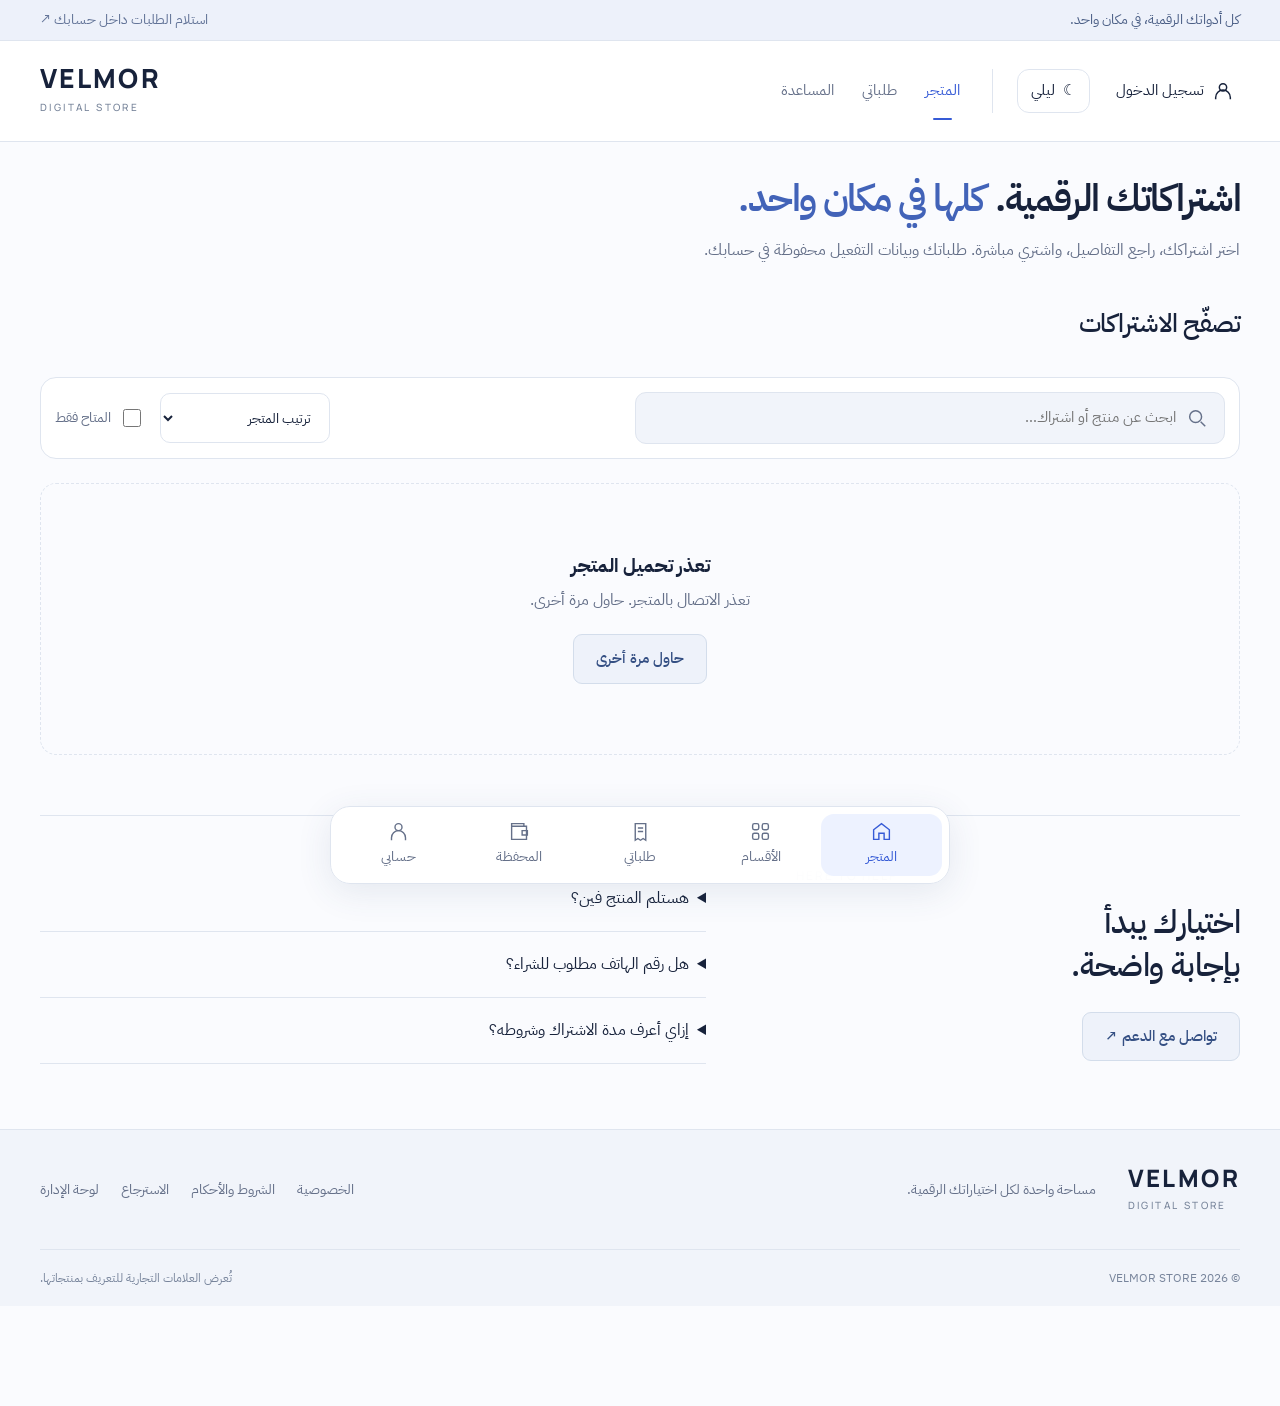
==== index.html @ 1a372bd9 "Initial commit: Velmor Storefront website and dev tools" ====
<!doctype html>
<html lang="ar" dir="rtl"><head><meta charset="utf-8"><meta name="viewport" content="width=device-width,initial-scale=1"><meta name="theme-color" content="#fafbfe"><title>VELMOR — عالمك الرقمي، بمستوى آخر</title><meta name="description" content="اشتراكات وأدوات VELMOR الرقمية. اقرأ تفاصيل كل منتج، تابع طلباتك واستلمها في حسابك."><link rel="canonical" href="https://velmorstore.online/"><meta property="og:type" content="website"><meta property="og:title" content="VELMOR STORE"><meta property="og:image" content="https://velmorstore.online/velmor.jpg"><link rel="icon" href="/velmor.jpg"><script src="/assets/theme.js"></script><link rel="stylesheet" href="/assets/store.css"><script src="/assets/store.js" defer></script><script src="/assets/forms.js" defer></script></head>
<body><a class="skip-link" href="#catalog">انتقل للمنتجات</a>
<div class="announcement"><div class="container"><span id="announcement">كل أدواتك الرقمية، في مكان واحد.</span><span class="announcement-end">استلام الطلبات داخل حسابك ↗</span></div></div>
<header class="site-header"><div class="container header-row"><a class="wordmark" href="/" aria-label="فيلمور، الصفحة الرئيسية" dir="ltr">VELMOR<small>DIGITAL STORE</small></a><nav class="desktop-nav" aria-label="التنقل الرئيسي"><a href="#catalog" class="active">المتجر</a><button data-action="orders">طلباتي</button><button data-action="support">المساعدة</button></nav><div class="header-actions"><button class="icon-button" data-action="account" aria-label="حسابي"><svg viewBox="0 0 24 24"><circle cx="12" cy="8" r="4"/><path d="M4 21v-2a8 8 0 0 1 16 0v2"/></svg><span id="account-label">تسجيل الدخول</span></button><button class="theme-toggle icon-button" data-theme-toggle aria-label="تفعيل الوضع الليلي">☾ <span>ليلي</span></button></div></div></header>
<main><section class="container hero subscription-intro" aria-labelledby="hero-title"><div class="hero-copy"><p class="eyebrow" dir="ltr">THE DIGITAL EDIT / VELMOR</p><h1 id="hero-title">اشتراكاتك الرقمية.<br><span>كلها في مكان واحد.</span></h1><p id="hero-description">اختر اشتراكك، راجع التفاصيل، واشتري مباشرة. طلباتك وبيانات التفعيل محفوظة في حسابك.</p><a class="button primary" href="#catalog">اكتشف المنتجات <span aria-hidden="true">↙</span></a></div></section>
<div class="container benefit-strip"><div><span class="line-icon">↗</span><span>منتجاتك في حسابك<small>تابع الطلب واستلم بياناته في مكان واحد</small></span></div><div><span class="line-icon">◈</span><span>اختر وأنت مطمئن<small>راجع المدة والتفعيل والشروط قبل الشراء</small></span></div><div><span class="line-icon">◎</span><span>مساعدة وقت ما تحتاج<small>تواصل معنا من داخل المتجر</small></span></div></div>
<section class="container catalog-section" id="catalog" aria-labelledby="catalog-title"><div class="section-heading"><div><p class="eyebrow">اختر أداتك القادمة</p><h2 id="catalog-title">تصفّح الاشتراكات</h2></div><span class="item-count" id="product-count"></span></div><div class="category-tabs" id="categories" role="group" aria-label="أقسام الاشتراكات"></div><div class="catalog-toolbar"><label class="search-box"><svg viewBox="0 0 24 24"><circle cx="10.5" cy="10.5" r="6.5"/><path d="m16 16 5 5"/></svg><input id="search" type="search" placeholder="ابحث عن منتج أو اشتراك…" aria-label="ابحث عن منتج"></label><label class="sort-label"><span class="sr-only">ترتيب المنتجات</span><select id="sort"><option value="default">ترتيب المتجر</option><option value="price-asc">السعر: الأقل أولًا</option><option value="price-desc">السعر: الأعلى أولًا</option><option value="name">الاسم</option></select></label><label class="availability"><input type="checkbox" id="available-only"> المتاح فقط</label></div><div class="product-grid" id="products" aria-live="polite"><div class="loading-state">جاري تحميل المنتجات…</div></div></section>
<section class="container help-section"><div><p class="eyebrow" dir="ltr">HERE TO HELP</p><h2>اختيارك يبدأ<br>بإجابة واضحة.</h2><button class="button secondary" data-action="support">تواصل مع الدعم ↗</button></div><div class="faq-list" id="faq-list"><details><summary>هستلم المنتج فين؟</summary><p>بعد تأكيد الدفع، تابع حالة الطلب واستلم بيانات المنتج من «طلباتي» داخل حسابك. لو المنتج يحتاج تفعيلًا على بريدك، ستظهر الخطوات في تفاصيله.</p></details><details><summary>هل رقم الهاتف مطلوب للشراء؟</summary><p>لا. حسابك وطلباتك مرتبطان ببريدك الإلكتروني، والاستلام داخل حسابك. لا نطلب بيانات إضافية إلا عند الحاجة لتفعيل المنتج الذي اخترته.</p></details><details><summary>إزاي أعرف مدة الاشتراك وشروطه؟</summary><p>افتح «تفاصيل المنتج» لمراجعة الوصف، المدة، طريقة التفعيل والشروط المسجلة للمنتج قبل الشراء.</p></details></div></section></main>
<footer><div class="container footer-top"><a class="wordmark" href="/" dir="ltr">VELMOR<small>DIGITAL STORE</small></a><p>مساحة واحدة لكل اختياراتك الرقمية.</p><nav aria-label="روابط المتجر"><button data-policy="privacy">الخصوصية</button><button data-policy="terms">الشروط والأحكام</button><button data-policy="refund">الاسترجاع</button><a href="/admin">لوحة الإدارة</a></nav></div><div class="container footer-bottom"><span>© <span id="year"></span> VELMOR STORE</span><span>تُعرض العلامات التجارية للتعريف بمنتجاتها.</span></div></footer>
<nav class="bottom-nav" aria-label="التنقل الرئيسي"><a href="#catalog" data-nav="catalog" class="selected"><svg viewBox="0 0 24 24"><path d="M3 10 12 3l9 7v11h-6v-7H9v7H3Z"/></svg><span>المتجر</span></a><button data-action="categories" data-nav="categories"><svg viewBox="0 0 24 24"><rect x="3" y="3" width="7" height="7" rx="2"/><rect x="14" y="3" width="7" height="7" rx="2"/><rect x="3" y="14" width="7" height="7" rx="2"/><rect x="14" y="14" width="7" height="7" rx="2"/></svg><span>الأقسام</span></button><button data-action="orders" data-nav="orders"><svg viewBox="0 0 24 24"><path d="M6 3h12v19l-3-2-3 2-3-2-3 2Z M9 8h6 M9 12h6"/></svg><span>طلباتي</span></button><button data-action="recharge" data-nav="recharge"><svg viewBox="0 0 24 24"><path d="M3 6h17v15H3V6Zm0 0V3h14v3 M15 11h6v5h-6Z"/></svg><span>المحفظة</span></button><button data-action="account" data-nav="account"><svg viewBox="0 0 24 24"><circle cx="12" cy="7" r="4"/><path d="M4 22v-3a8 8 0 0 1 16 0v3"/></svg><span>حسابي</span></button></nav><dialog id="modal" aria-labelledby="modal-title"><div class="modal-header"><h2 id="modal-title"></h2><button class="icon-button close-button" data-close aria-label="إغلاق">×</button></div><div id="modal-body"></div></dialog><div id="toast" role="status" aria-live="polite"></div></body></html>
---- assets/store.css ----
@import url('https://fonts.googleapis.com/css2?family=IBM+Plex+Sans+Arabic:wght@400;500;600;700&family=Manrope:wght@400;500;600;700;800&display=swap');
:root{color-scheme:dark;--bg:#0a0a0c;--panel:#121215;--raised:#19191e;--text:#f2f2f4;--muted:#aaaab4;--line:#2a2a30;--accent:#6685ff;--accent-strong:#365cf5;--danger:#ff8f99;--success:#8cdbc2;font:16px 'IBM Plex Sans Arabic',sans-serif}
*{box-sizing:border-box}html{scroll-behavior:smooth;scroll-padding-top:108px}body{margin:0;background:var(--bg);color:var(--text);line-height:1.7}button,input,select,textarea{font:inherit}button,a{touch-action:manipulation}button{cursor:pointer;color:inherit;background:none;border:0}button:disabled{opacity:.5;cursor:not-allowed}a{color:inherit;text-decoration:none}input,select,textarea{min-width:0;color:var(--text);background:#101013;border:1px solid var(--line);border-radius:10px;padding:12px 14px;width:100%}textarea{resize:vertical;min-height:110px}:focus-visible{outline:2px solid var(--accent);outline-offset:3px}input[type=checkbox]{width:18px;height:18px;accent-color:var(--accent);vertical-align:middle}svg{width:22px;height:22px;fill:none;stroke:currentColor;stroke-width:1.6;flex-shrink:0}h1,h2,h3,p{margin:0}h1,h2,h3{line-height:1.35}img{max-width:100%}.container{width:min(1280px,calc(100% - 80px));margin-inline:auto}.announcement{background:#17171b;border-bottom:1px solid var(--line);font-size:.875rem;color:#c1c1c9}.announcement .container{display:flex;justify-content:space-between;padding-block:8px;gap:12px}.announcement-end{color:#92929e}.site-header{background:#0a0a0ce8;backdrop-filter:blur(18px);position:sticky;top:0;z-index:20;border-bottom:1px solid var(--line)}.header-row{display:flex;align-items:center;justify-content:space-between;gap:28px;min-height:92px}.wordmark{font:800 1.85rem/1.05 Manrope,sans-serif;letter-spacing:.1em;display:inline-block;flex-shrink:0}.wordmark sup{font-size:.75rem;letter-spacing:0;vertical-align:top;margin-inline-start:4px}.wordmark small{display:block;font:500 .625rem/1.8 Manrope,sans-serif;letter-spacing:.4em;margin-top:5px;color:var(--muted)}.desktop-nav{display:flex;gap:34px;align-items:center;color:var(--muted)}.desktop-nav a,.desktop-nav button{padding:16px 0;font-size:.9375rem}.desktop-nav .active{color:var(--text)}.header-actions{display:flex;align-items:center;gap:24px}.icon-button{display:inline-flex;align-items:center;gap:8px;font-size:.9375rem;min-height:44px}.cart-button{border:1px solid var(--line);padding:10px 14px;border-radius:10px;display:flex;align-items:center;gap:10px;font-size:.9375rem}.cart-button b{background:#2b2b34;min-width:23px;height:23px;border-radius:5px;font:600 .8125rem/23px Manrope;text-align:center}.hero{display:grid;grid-template-columns:1.03fr 1fr;gap:70px;padding-block:62px 48px;align-items:center}.eyebrow{font-size:.8125rem;letter-spacing:.06em;color:var(--muted);margin-bottom:15px}.eyebrow[dir=ltr]{font-family:Manrope;letter-spacing:.17em;font-size:.75rem}.hero h1{font-size:clamp(2.75rem,4.4vw,4rem);font-weight:600;line-height:1.24;letter-spacing:-.04em}.hero h1 span{color:#9fa4b5}.hero-copy>p:not(.eyebrow){color:var(--muted);max-width:430px;margin:20px 0 28px;line-height:1.9}.button{display:inline-flex;align-items:center;justify-content:center;gap:26px;border:1px solid transparent;min-height:48px;padding:11px 22px;border-radius:9px;font-size:.9375rem;font-weight:500;transition:background .18s,transform .18s}.button:hover{transform:translateY(-1px)}.primary{background:var(--accent-strong);color:white}.primary:hover{background:#456aff}.secondary{background:#1a1a20;border-color:#363640}.quiet{border-color:var(--line)}.danger{background:#391f26;color:var(--danger);border-color:#58303c}.hero-feature{border:1px solid #3b3b48;border-radius:22px;overflow:hidden;background:radial-gradient(ellipse at 45% 25%,#2c2c3c,#18181f 50%,#121216);min-height:332px;display:flex;flex-direction:column}.feature-label,.feature-foot{display:flex;align-items:center;justify-content:space-between;gap:12px;padding:21px 25px;font-size:.8125rem;color:#c1c1cc}.feature-label span[dir=ltr]{font:500 .75rem Manrope;letter-spacing:.05em}.feature-foot{border-top:1px solid #ffffff12;color:#9999a9;padding-block:14px}.feature-foot>span:last-child{color:var(--accent);font-size:1.5rem;line-height:1}.featured-loading{padding:80px 24px;color:var(--muted)}.feature-product{display:flex;align-items:center;justify-content:center;gap:32px;min-height:222px;padding:25px;width:100%;text-align:right}.feature-product img{height:118px;width:118px;object-fit:contain;filter:drop-shadow(0 14px 24px #0005)}.feature-info{max-width:240px}.feature-info h2{font:700 2rem/1.25 Manrope,'IBM Plex Sans Arabic';margin-bottom:8px;overflow-wrap:anywhere}.feature-info p{font-size:.9375rem;color:#c1c1cd}.feature-info b{display:inline-block;margin-top:15px;font:500 .8125rem Manrope;border:1px solid #ffffff25;border-radius:6px;padding:4px 8px;color:#c9cbd8}.benefit-strip{display:grid;grid-template-columns:repeat(3,1fr);padding-block:22px;border-block:1px solid var(--line);gap:20px}.benefit-strip>div{display:flex;align-items:center;gap:16px;font-size:.9375rem}.benefit-strip>div+div{border-inline-start:1px solid var(--line);padding-inline-start:28px}.benefit-strip small{display:block;color:var(--muted);font-size:.8125rem;margin-top:2px}.line-icon{font-size:1.8rem;color:#babcca}.catalog-section{padding-block:50px 60px}.section-heading{display:flex;justify-content:space-between;align-items:flex-end;gap:20px;margin-bottom:26px}.section-heading .eyebrow{margin-bottom:8px}.section-heading h2,.help-section h2{font-size:2rem;font-weight:500;letter-spacing:-.02em}.section-heading h2 span{color:var(--muted)}.item-count{font-size:.875rem;color:var(--muted)}.catalog-toolbar{display:flex;gap:14px;align-items:center;margin-bottom:18px}.search-box{display:flex;gap:10px;align-items:center;border:1px solid var(--line);padding-inline:16px;border-radius:10px;background:var(--panel);flex:1;max-width:590px;color:var(--muted)}.search-box input{border:0;background:transparent;padding-inline:0;font-size:.9375rem;min-height:48px}.search-box:focus-within{border-color:var(--accent)}.search-box input:focus{outline:0}.sort-label{margin-inline-start:auto;min-width:170px}.sort-label select{font-size:.875rem;height:50px}.availability{white-space:nowrap;font-size:.875rem;color:var(--muted);display:flex;gap:8px;align-items:center}.category-tabs{display:flex;gap:8px;overflow:auto;scrollbar-width:thin;margin-bottom:25px;padding-bottom:10px}.category-tab{white-space:nowrap;padding:9px 17px;border:1px solid var(--line);border-radius:8px;font-size:.875rem;color:var(--muted)}.category-tab:hover{border-color:#6c6c78;color:white}.category-tab.selected{color:#101014;background:#eeeef2;border-color:#eeeef2}.product-grid{display:grid;grid-template-columns:repeat(4,minmax(0,1fr));gap:20px}.product-card{border:1px solid var(--line);border-radius:14px;background:var(--panel);overflow:hidden;display:flex;flex-direction:column;transition:border-color .2s,transform .2s}.product-card:hover{border-color:#525264;transform:translateY(-3px)}.product-art{height:168px;display:flex;align-items:center;justify-content:center;position:relative;background:radial-gradient(ellipse,color-mix(in srgb,var(--brand-color,#758dff) 12%,#18181d),#151519 76%);width:100%;overflow:hidden;border-bottom:1px solid #ffffff08}.product-art img{width:78px;height:78px;object-fit:contain;transition:transform .25s}.product-art:hover img{transform:scale(1.07)}.product-art img.cover{width:100%;height:100%;object-fit:cover}.product-badge{position:absolute;top:12px;right:12px;background:#111116dd;border:1px solid #ffffff18;color:#ced0d9;font-size:.75rem;padding:3px 8px;border-radius:5px}.product-badge.soldout{color:#efacb4}.product-content{padding:20px 18px 17px;display:flex;flex-direction:column;flex:1}.product-category{font-size:.75rem;color:#9696a3;margin-bottom:5px}.product-content h3{font-size:1.05rem;font-weight:500;min-height:2.9em;overflow-wrap:anywhere}.product-content h3 button{padding:0;text-align:start;font:inherit}.product-excerpt{font-size:.875rem;color:var(--muted);display:-webkit-box;-webkit-box-orient:vertical;-webkit-line-clamp:2;overflow:hidden;margin-top:7px;min-height:2.9em}.product-meta{display:flex;gap:8px;align-items:center;font-size:.8125rem;color:#b5b5c2;margin-top:16px;padding-top:12px;border-top:1px solid #ffffff0a}.stock-dot{height:5px;width:5px;background:var(--success);border-radius:50%}.product-buy{margin-top:15px;display:flex;justify-content:space-between;align-items:center;gap:12px}.price{font:700 1.3rem Manrope,sans-serif;direction:ltr;display:inline-flex;align-items:baseline;gap:5px}.price small{font:400 .8125rem 'IBM Plex Sans Arabic'}.add-button{height:40px;min-width:40px;border:1px solid #40404c;border-radius:8px;background:#222229;display:flex;align-items:center;justify-content:center;font-size:1.4rem;line-height:1}.add-button:hover{background:var(--accent-strong);border-color:var(--accent-strong)}.loading-state,.empty-state{grid-column:1/-1;text-align:center;padding:70px 20px;border:1px dashed var(--line);border-radius:16px;color:var(--muted)}.empty-state h3{color:var(--text);margin-bottom:8px}.empty-state .button{margin-top:20px}.help-section{display:grid;grid-template-columns:.8fr 1.2fr;gap:90px;border-top:1px solid var(--line);padding-block:50px 65px}.help-section h2{margin-bottom:24px}.faq-list details{border-bottom:1px solid var(--line);padding:19px 0}.faq-list summary{cursor:pointer;padding-inline-end:30px}.faq-list p{color:var(--muted);font-size:.9375rem;line-height:1.9;padding-top:16px}footer{border-top:1px solid var(--line);background:#0e0e11}.footer-top{display:flex;align-items:center;gap:32px;padding-block:35px}.footer-top .wordmark{font-size:1.5rem}.footer-top p{color:var(--muted);font-size:.875rem}.footer-top nav{display:flex;gap:22px;flex-wrap:wrap;margin-inline-start:auto;font-size:.875rem;color:var(--muted)}.footer-top nav button{padding:0;font:inherit}.footer-bottom{display:flex;justify-content:space-between;gap:20px;border-top:1px solid var(--line);padding-block:18px;color:#888895;font-size:.75rem}.mobile-nav{display:none}.sr-only{position:absolute;width:1px;height:1px;padding:0;margin:-1px;overflow:hidden;clip:rect(0,0,0,0);white-space:nowrap;border:0}.skip-link{position:fixed;top:-100px;right:15px;z-index:100;background:var(--accent-strong);padding:10px}.skip-link:focus{top:10px}dialog{color:var(--text);background:var(--panel);border:1px solid #484852;border-radius:20px;padding:0;width:min(760px,calc(100% - 32px));max-height:90dvh;overflow:auto;box-shadow:0 30px 120px #0008}dialog::backdrop{background:#000b;backdrop-filter:blur(7px)}dialog.wide{width:min(990px,calc(100% - 32px))}.modal-header{display:flex;align-items:center;justify-content:space-between;gap:20px;padding:20px 28px;border-bottom:1px solid var(--line);position:sticky;top:0;background:var(--panel);z-index:2}.modal-header h2{font-size:1.2rem;font-weight:500}.close-button{font-size:1.8rem;line-height:1;width:36px;justify-content:center}#modal-body{padding:26px 28px}.detail-layout{display:grid;grid-template-columns:.8fr 1.2fr;gap:30px}.detail-art{background:radial-gradient(ellipse,#30303f,#1a1a22);border:1px solid var(--line);border-radius:15px;min-height:260px;display:flex;justify-content:center;align-items:center;padding:25px}.detail-art img{max-height:250px;object-fit:contain}.detail-layout h3{font-size:1.65rem;margin-block:8px 18px}.detail-facts{display:grid;gap:9px;margin-block:20px}.detail-facts>div{display:flex;justify-content:space-between;gap:20px;font-size:.875rem;padding-bottom:8px;border-bottom:1px solid var(--line)}.detail-facts span:first-child{color:var(--muted)}.product-description{line-height:1.95;font-size:1rem;white-space:pre-wrap;overflow-wrap:anywhere;padding-block:22px}.product-description a{color:var(--accent);text-decoration:underline}.product-description blockquote{margin:0;padding-inline:18px;border-inline-start:2px solid var(--accent)}.detail-tabs{display:flex;gap:24px;border-bottom:1px solid var(--line);margin-top:25px}.detail-tabs button{padding:12px 0;color:var(--muted)}.detail-tabs button[aria-selected=true]{color:var(--text);border-bottom:2px solid var(--accent)}.full{width:100%}.form-grid{display:grid;gap:18px}.form-grid label,.field{display:block;font-size:.875rem}.form-grid label>input,.form-grid label>textarea,.form-grid label>select,.field>input,.field>select,.field>textarea{margin-top:6px}.form-grid small,.hint{display:block;color:var(--muted);font-size:.8125rem;line-height:1.8}.form-error{color:var(--danger);font-size:.9375rem;white-space:pre-wrap}.form-error:empty{display:none}.notice{padding:15px 18px;border:1px solid #384269;background:#1a2038;border-radius:10px;color:#c2cfff;font-size:.875rem;margin-bottom:20px}.notice.success{background:#172823;border-color:#2c574a;color:var(--success)}.form-tabs{display:flex;border-bottom:1px solid var(--line);margin-bottom:24px}.form-tabs button{flex:1;padding:12px}.form-tabs button.selected{border-bottom:2px solid var(--accent);color:var(--accent)}.text-button{color:var(--accent);text-decoration:underline;padding:0;font-size:.875rem}.stack{display:grid;gap:16px}.row{display:flex;align-items:center;justify-content:space-between;gap:16px}.muted{color:var(--muted)}.cart-item{display:grid;grid-template-columns:55px 1fr auto;gap:16px;padding:18px 0;border-bottom:1px solid var(--line);align-items:center}.cart-item img{width:50px;height:50px;object-fit:contain}.cart-item h3{font-size:1rem}.cart-item p{font-size:.875rem;color:var(--muted)}.quantity-control{display:flex;align-items:center;border:1px solid var(--line);border-radius:8px;margin-top:10px;width:max-content}.quantity-control button{min-width:36px;min-height:36px;font-size:1.2rem}.quantity-control span{min-width:30px;text-align:center;font-family:Manrope}.purchase-summary{background:#1a1a21;padding:20px;border-radius:12px;display:grid;gap:12px;margin-top:22px}.form-inline{display:flex;gap:10px;margin-top:18px}.form-inline input{flex:1}.account-card{border:1px solid var(--line);padding:20px;border-radius:13px}.account-card h3{margin-bottom:5px;font-size:1.1rem}.account-actions{display:grid;grid-template-columns:1fr 1fr;gap:12px}.order-card{border:1px solid var(--line);border-radius:12px;padding:18px;display:grid;gap:12px}.order-card .row{flex-wrap:wrap}.order-card h3{font-size:1rem}.status{font-size:.8125rem;padding:4px 9px;border-radius:6px;background:#292936;color:#cccadf}.status.delivered,.status.approved{background:#193b2f;color:#a4e4cb}.status.pending_payment,.status.pending{background:#3a3020;color:#efd096}.status.cancelled,.status.rejected{background:#39222b;color:#efacb8}.delivery-data{white-space:pre-wrap;overflow-wrap:anywhere;background:#09090d;border:1px solid var(--line);border-radius:8px;padding:16px;direction:ltr;text-align:left;font:400 .9375rem/1.8 monospace}.payment-instructions{white-space:pre-wrap;line-height:1.9;padding:18px;border:1px solid var(--line);border-radius:10px;font-size:.9375rem}.support-message{background:#1b1b23;border-radius:10px;padding:15px;font-size:.9375rem;white-space:pre-wrap}.support-message.admin{border-inline-start:3px solid var(--accent)}#toast{position:fixed;bottom:24px;left:50%;transform:translate(-50%,20px);background:#eeeef2;color:#131318;border-radius:10px;padding:12px 24px;z-index:100;opacity:0;pointer-events:none;transition:.2s;font-size:.9375rem;max-width:calc(100% - 32px)}#toast.visible{opacity:1;transform:translate(-50%,0)}
@media(max-width:1100px){.container{width:calc(100% - 48px)}.hero{gap:30px}.desktop-nav{gap:20px}.product-grid{grid-template-columns:repeat(3,minmax(0,1fr))}.feature-product{gap:20px}.feature-info h2{font-size:1.8rem}.feature-product img{width:100px;height:100px}.footer-top{flex-wrap:wrap}.footer-top nav{margin-inline-start:0}}
@media(max-width:760px){.container{width:calc(100% - 32px)}.announcement-end,.desktop-nav{display:none}.announcement .container{justify-content:center;font-size:.75rem}.header-row{min-height:76px;gap:12px}.wordmark{font-size:1.5rem}.wordmark small{font-size:.6rem}.header-actions{gap:15px}.header-actions .icon-button span,.cart-button>span{display:none}.cart-button{padding:8px 10px}.hero{grid-template-columns:1fr;gap:25px;padding-block:35px 28px}.hero h1{font-size:3rem}.hero-copy>p:not(.eyebrow){max-width:490px;margin-block:15px 20px}.hero-feature{min-height:235px}.feature-label{padding:14px 20px}.feature-label span[dir=ltr]{font-size:.75rem}.feature-product{min-height:160px;gap:35px;padding:12px 20px}.feature-product img{width:88px;height:88px}.feature-info h2{font-size:1.65rem}.feature-foot{padding:9px 20px;font-size:.75rem}.benefit-strip{grid-template-columns:1fr;gap:16px;padding-block:20px}.benefit-strip>div+div{border:0;padding:0}.benefit-strip>div{font-size:.875rem;gap:15px}.benefit-strip small{font-size:.8125rem}.line-icon{font-size:1.5rem;width:27px}.catalog-section{padding-block:32px 35px}.section-heading h2,.help-section h2{font-size:1.7rem}.section-heading{align-items:center;margin-bottom:22px}.section-heading .eyebrow,.item-count{font-size:.8125rem}.catalog-toolbar{flex-wrap:wrap;gap:10px}.search-box{max-width:none;flex-basis:100%}.sort-label{margin:0;min-width:160px;flex:1}.availability{font-size:.875rem}.category-tabs{margin-bottom:15px}.category-tab{font-size:.875rem;padding:8px 14px}.product-grid{grid-template-columns:repeat(2,minmax(0,1fr));gap:12px}.product-art{height:132px}.product-art img{width:62px;height:62px}.product-badge{font-size:.75rem;top:9px;right:9px}.product-content{padding:13px 12px}.product-content h3{font-size:1rem}.product-excerpt{display:none}.product-meta{font-size:.75rem;margin-top:12px;gap:5px}.product-buy{margin-top:12px;gap:4px}.price{font-size:1.05rem}.price small{font-size:.75rem}.add-button{min-width:35px;height:35px}.help-section{grid-template-columns:1fr;gap:22px;padding-block:32px}.help-section h2 br{display:none}.help-section h2{margin-bottom:17px}.footer-top{gap:20px;padding-block:26px}.footer-top p{font-size:.875rem}.footer-top nav{gap:18px}.footer-bottom{font-size:.75rem;flex-direction:column;gap:4px;padding-bottom:85px}.mobile-nav{display:flex;position:fixed;bottom:0;width:100%;background:#15151bef;backdrop-filter:blur(16px);border-top:1px solid #373742;justify-content:space-around;z-index:30;padding:10px 8px max(12px,env(safe-area-inset-bottom));font-size:.875rem}.mobile-nav>*{min-height:38px;display:flex;align-items:center;padding:0 10px;gap:6px}.mobile-nav span{background:var(--accent-strong);border-radius:5px;min-width:18px;text-align:center;font-size:.75rem}#toast{bottom:85px}#modal-body{padding:22px 18px}.modal-header{padding:16px 18px}.detail-layout{grid-template-columns:1fr;gap:22px}.detail-art{min-height:170px;max-height:230px}.detail-art img{max-height:150px}.detail-layout h3{font-size:1.5rem}.cart-item{grid-template-columns:40px 1fr auto;gap:10px}.cart-item img{width:36px;height:36px}.account-actions{grid-template-columns:1fr}}
@media(prefers-reduced-motion:reduce){html{scroll-behavior:auto}*,*::before,*::after{transition:none!important;animation:none!important}}
/* VELMOR light identity */
:root{color-scheme:light;--bg:#fafbfe;--panel:#ffffff;--raised:#f1f4fa;--text:#17223b;--muted:#657089;--line:#dfe5ef;--accent:#4c64c9;--accent-strong:#365bd6;--danger:#b63e53;--success:#267966}
.announcement{background:#edf1fa;color:#4b5f86}.announcement-end{color:#637498}.site-header{background:#ffffffed}.wordmark small{color:#77849a}.cart-button{background:white}.cart-button b{background:#e9eefb;color:#3855ae}.hero h1 span{color:#4263b8}.hero-feature{border-color:#d5dfef;background:radial-gradient(ellipse at 35% 20%,#ffffff,#edf2fc 55%,#e1e9f8);box-shadow:0 14px 45px #3c5a9110}.feature-label{color:#52698d}.feature-foot{color:#637699;border-top-color:#d2ddef}.feature-foot>span:last-child{color:#4963b4}.feature-info p{color:#65789c}.feature-info b{border-color:#c2cfe7;color:#5870a0}.feature-product img{filter:drop-shadow(0 10px 20px #607fa52a)}.line-icon{color:#5c76b3}.secondary{background:#eef2fa;border-color:#d3ddeb;color:#344f83}.secondary:hover{background:#e6edf9}.primary{color:#fff}.danger{background:#fff0f3;border-color:#ecc9d2;color:#a82d46}.search-box{background:#fff}.category-tab{background:#fff}.category-tab:hover{color:#324a7c;border-color:#849bc7}.category-tab.selected{background:#263e72;color:#fff;border-color:#263e72}.product-card{background:#fff;box-shadow:0 4px 20px #23497006}.product-card:hover{border-color:#9bb0d8;box-shadow:0 12px 32px #23497012}.product-art{background:radial-gradient(ellipse,color-mix(in srgb,var(--brand-color,#758dff) 10%,white),#f3f6fc 80%);border-bottom-color:#e8edf5}.product-art img{border-radius:12px}.product-badge{background:#ffffffed;border-color:#dde5f0;color:#49617f}.product-badge.soldout{background:#fff4f5;color:#9b4658}.product-category{color:#77849a}.product-meta{border-top-color:#edf0f6;color:#65748e}.add-button{background:#edf2fc;border-color:#d3ddee;color:#31519d}.add-button:hover{color:#fff}.help-section{background:transparent}footer{background:#f1f4fa}.footer-bottom{color:#77849b}.mobile-nav{background:#fffffff0;border-top-color:#d8e1ef}.mobile-nav span{color:white}input,select,textarea{background:#fff;border-color:var(--line);color:var(--text)}dialog{background:#fff;border-color:#d2ddef;box-shadow:0 30px 120px #213b6a30}dialog::backdrop{background:#233b6b55}.detail-art{background:radial-gradient(ellipse,#fff,#edf2fb);border-color:#dde5f2}.purchase-summary{background:#f1f4fb}.quantity-control{background:#fff}.delivery-data{background:#f4f7fc;border-color:#dce4f2;color:#213c68}.notice{background:#edf3ff;border-color:#cbd9f5;color:#3a589a}.notice.success{background:#edf8f2;border-color:#c2dfd0;color:#256c50}.status{background:#eef0f8;color:#5d6588}.status.pending_payment,.status.pending{background:#fff4dd;color:#8a631d}.status.delivered,.status.approved{background:#e9f6ee;color:#2a7454}.status.cancelled,.status.rejected{background:#fceef1;color:#ac4560}.support-message{background:#f2f5fc}.support-message.admin{background:#edf2ff}.form-tabs button.selected{color:#3d5db8}#toast{background:#263f73;color:white;border:1px solid #3c568b}
.admin-body{background:#f7f9fd}.admin-sidebar,.admin-topbar{background:#fff}.admin-sidebar nav button{color:#697892}.admin-sidebar nav button.selected{background:#edf2fe;border-color:#cfdbf4;color:#3354a3}.admin-sidebar nav button span:first-child{color:#8794ac}.admin-panel,.stat-card{background:#fff}.admin-panel th{background:#f4f7fc;color:#6b7994}.admin-panel td{border-bottom-color:#edf1f8}.admin-panel tbody tr:hover{background:#f9fbff}.admin-login{background:#fff;border-color:#dae3f1;box-shadow:0 20px 70px #385b9110}.admin-alert{background:#fff6e3;border-color:#eddcbd;color:#86632c}.admin-compact{color:#63718e}.review-block{background:#f8faff;border-color:#dfe7f5}.receipt-image{background:#f4f7fc}.inline-note{background:#edf1fa;color:#526486}.admin-sidebar{box-shadow:none}
@media(max-width:760px){.admin-sidebar.open{box-shadow:-30px 0 100px #314b7040}.feature-label span[dir=ltr]{font-size:.75rem}}

/* Digital subscription storefront and optional navy night theme. */
body:not(.admin-body){padding-bottom:100px}.header-row{direction:rtl}.header-row>.wordmark{order:0;margin-inline-end:auto}.header-actions{order:2}.desktop-nav{order:1}.subscription-intro{display:block;padding-block:36px 24px}.subscription-intro .hero-copy{max-width:820px}.subscription-intro h1{font-size:clamp(2rem,3.5vw,3.1rem)}.subscription-intro h1 br{display:none}.subscription-intro h1 span{margin-inline-start:12px}.subscription-intro .hero-copy>p:not(.eyebrow){max-width:650px;margin:14px 0 18px}.subscription-intro .button,.subscription-intro .eyebrow{display:none}.benefit-strip{margin-top:0;padding-block:18px}.catalog-section{padding-top:30px}.category-tabs{margin:18px 0 24px;scroll-margin-top:125px}.add-button{width:auto;min-width:100px;padding:9px 14px;font-size:.875rem;white-space:nowrap}.theme-toggle{border:1px solid var(--line);border-radius:12px;padding:8px 13px;min-height:44px}.bottom-nav{position:fixed;bottom:16px;left:50%;transform:translateX(-50%);width:min(620px,calc(100% - 32px));display:grid;grid-template-columns:repeat(5,1fr);z-index:25;border:1px solid var(--line);background:#fffffff2;box-shadow:0 8px 35px #34517a1c;border-radius:20px;padding:7px;backdrop-filter:blur(18px)}.bottom-nav>a,.bottom-nav>button{display:flex;flex-direction:column;align-items:center;justify-content:center;gap:3px;padding:7px 3px;min-height:56px;border-radius:13px;font-size:.875rem;color:var(--muted)}.bottom-nav .selected{background:#edf2ff;color:var(--accent-strong)}.bottom-nav svg{width:21px;height:21px}.admin-theme-toggle{position:fixed;bottom:20px;left:20px;z-index:45;background:var(--panel);color:var(--text);box-shadow:0 5px 24px #34517a20}.payment-amount{font-weight:600;line-height:1.8}.payment-target{direction:ltr;unicode-bidi:isolate;overflow-wrap:anywhere}.source-note{font-size:.875rem;color:var(--muted)}
:root[data-theme=dark]{color-scheme:dark;--bg:#101c30;--panel:#18263d;--raised:#21324e;--text:#edf2fc;--muted:#afc0db;--line:#344763;--accent:#a5baff;--accent-strong:#5578ed;--danger:#ffafba;--success:#a0dfc5}
[data-theme=dark] body,[data-theme=dark] .admin-body{background:var(--bg);color:var(--text)}[data-theme=dark] .site-header{background:#101c30ed}[data-theme=dark] .announcement,[data-theme=dark] footer,[data-theme=dark] .purchase-summary,[data-theme=dark] .support-message{background:#16253c;color:var(--muted)}[data-theme=dark] .announcement-end,[data-theme=dark] .hero h1 span{color:#acbfec}[data-theme=dark] .product-card,[data-theme=dark] dialog,[data-theme=dark] .admin-sidebar,[data-theme=dark] .admin-topbar,[data-theme=dark] .admin-panel,[data-theme=dark] .stat-card,[data-theme=dark] .admin-login{background:var(--panel);border-color:var(--line)}[data-theme=dark] .product-art,[data-theme=dark] .detail-art{background:radial-gradient(ellipse,#304563,#1b2b44);border-color:var(--line)}[data-theme=dark] .product-art img,[data-theme=dark] .detail-art img{background:#f7faff;border-radius:18px;padding:8px}[data-theme=dark] input,[data-theme=dark] select,[data-theme=dark] textarea,[data-theme=dark] .quantity-control{background:#142238;color:var(--text);border-color:var(--line)}[data-theme=dark] .bottom-nav{background:#18263df2;border-color:var(--line)}[data-theme=dark] .bottom-nav .selected,[data-theme=dark] .admin-sidebar nav button.selected{background:#2b4167;color:#d9e3ff;border-color:#45618b}[data-theme=dark] .secondary,[data-theme=dark] .add-button,[data-theme=dark] .category-tab.selected{background:#2b4167;color:#e3ebff;border-color:#45618b}[data-theme=dark] .category-tab{background:#18263d;border-color:var(--line)}[data-theme=dark] .category-tab:hover{background:#263b5c}[data-theme=dark] .product-meta,[data-theme=dark] .product-category,[data-theme=dark] .feature-label,[data-theme=dark] .footer-bottom,[data-theme=dark] .admin-compact{color:var(--muted);border-color:var(--line)}[data-theme=dark] .product-badge{background:#253c60;color:#c3d4fb;border-color:#466287}[data-theme=dark] .product-badge.soldout{background:#3c3044;color:#dcc3d5}[data-theme=dark] .notice,[data-theme=dark] .inline-note,[data-theme=dark] .support-message.admin{background:#263d62;border-color:#45618b;color:#d7e4ff}[data-theme=dark] .notice.success{background:#183d39;color:#b6efd4;border-color:#356659}[data-theme=dark] .delivery-data,[data-theme=dark] .review-block,[data-theme=dark] .receipt-image{background:#132139;border-color:var(--line);color:var(--text)}[data-theme=dark] .admin-panel th,[data-theme=dark] th{background:#1e304c;color:var(--muted)}[data-theme=dark] .admin-panel td,[data-theme=dark] td{border-color:var(--line)}[data-theme=dark] .admin-panel tbody tr:hover,[data-theme=dark] tbody tr:hover{background:#21344f}[data-theme=dark] .admin-alert{background:#423c2f;color:#efdbab;border-color:#716044}[data-theme=dark] .danger{background:#4a2c3d;color:#ffbdc8;border-color:#795064}
@media(max-width:760px){body:not(.admin-body){padding-bottom:calc(78px + env(safe-area-inset-bottom))}.bottom-nav{width:100%;left:0;bottom:0;transform:none;border-radius:18px 18px 0 0;padding:5px 8px calc(5px + env(safe-area-inset-bottom));border-bottom:0}.header-row{gap:12px;min-height:76px}.header-actions{gap:12px}.header-actions .icon-button span:not(#account-label){display:none}.header-row .wordmark{font-size:1.5rem}.subscription-intro{padding-block:24px 8px}.subscription-intro h1 br{display:block}.subscription-intro h1 span{margin:0}.subscription-intro .hero-copy>p:not(.eyebrow){font-size:.9375rem}.benefit-strip{display:none}.catalog-section{padding-top:24px}.product-buy{gap:8px;flex-wrap:wrap}.add-button{min-height:40px;min-width:98px}.bottom-nav>a,.bottom-nav>button{font-size:.8125rem}.section-heading{margin-bottom:12px}}

@media(max-width:760px){.header-actions #account-label{display:none}.header-row .wordmark{font-size:clamp(1.15rem,5vw,1.5rem);letter-spacing:.065em}.header-actions{gap:8px}}

/* A physical left wordmark, with an Arabic navigation group on the right. */
#modal.auth-modal{width:min(460px,calc(100% - 28px));max-height:94dvh}#modal.auth-modal #modal-body{padding:22px 26px}#modal.auth-modal .modal-header{padding:16px 22px}.auth-modal .auth-intro{margin-bottom:18px}.auth-modal .auth-symbol{width:40px;height:40px;margin-bottom:10px}.auth-modal .form-tabs{margin-bottom:18px}.auth-modal .form-grid{gap:16px}
[data-theme=dark] .desktop-nav .active,[data-theme=dark] .auth-footer a,[data-theme=dark] .password-reveal,[data-theme=dark] .auth-symbol{color:var(--accent)}
.header-row{display:grid;grid-template-columns:auto 1fr auto;direction:ltr;gap:32px;min-height:100px}
.header-row>.wordmark{grid-column:1;grid-row:1;order:initial;margin:0;justify-self:start;font-size:1.65rem;letter-spacing:.08em}
.header-row>.desktop-nav{grid-column:2;grid-row:1;order:initial;justify-self:end;direction:rtl;gap:28px}
.header-row>.header-actions{grid-column:3;grid-row:1;order:initial;direction:rtl;gap:20px;border-left:1px solid var(--line);padding-left:24px}
.wordmark small{font-size:.625rem;letter-spacing:.24em;margin-top:5px}
.desktop-nav>a,.desktop-nav>button{min-height:44px;display:flex;align-items:center;font-size:.9375rem}
.desktop-nav .active{color:var(--accent-strong);position:relative}
.desktop-nav .active:after{content:'';position:absolute;bottom:0;inset-inline:8px;height:2px;background:currentColor;border-radius:5px}
.subscription-intro{padding-block:28px 12px}.subscription-intro .hero-copy{max-width:100%}.subscription-intro h1{font-size:clamp(1.8rem,3vw,2.55rem);line-height:1.5}.subscription-intro .hero-copy>p:not(.eyebrow){margin:8px 0 12px;max-width:850px}.benefit-strip{display:none}
.catalog-section{padding-top:16px}.section-heading{margin-bottom:16px}.section-heading h2{font-size:1.65rem}.section-heading .eyebrow{display:none}
.category-tabs{flex-wrap:wrap;overflow:visible;gap:8px;margin:16px 0 20px;padding-bottom:0}.category-tab{padding:8px 16px;border-radius:10px;min-height:42px;font-size:.875rem}.category-tab.selected{background:var(--accent-strong);border-color:var(--accent-strong);color:white}
.catalog-toolbar{padding:14px;background:var(--panel);border:1px solid var(--line);border-radius:16px;gap:16px;margin-bottom:24px}.search-box{background:var(--raised);border:1px solid var(--line);border-radius:11px}.search-box input{background:transparent!important;border:0;box-shadow:none;min-width:0}.search-box:focus-within{outline:2px solid var(--accent-strong);outline-offset:2px}.search-box input:focus{outline:none}.availability input{accent-color:var(--accent-strong)}
[data-theme=dark] .search-box{background:var(--raised)}[data-theme=dark] .search-box input::placeholder{color:#afc0db}[data-theme=dark] .category-tab.selected{background:#4767cd;border-color:#7592ee;color:white}
.auth-intro{text-align:center;margin-bottom:24px}.auth-symbol{display:grid;place-items:center;width:48px;height:48px;margin:0 auto 12px;border-radius:15px;background:var(--raised);color:var(--accent-strong);font-size:1.6rem;font-weight:750;font-family:Arial,sans-serif}.auth-intro h3{font-size:1.5rem;margin:0 0 8px}.auth-intro p{color:var(--muted);font-size:.9375rem;margin:0 auto;max-width:380px}.form-tabs{display:grid;grid-template-columns:1fr 1fr;border:0;background:var(--raised);border-radius:12px;padding:5px;margin-bottom:24px}.form-tabs button{border:0;border-radius:9px;padding:10px;min-height:44px;font-weight:600;color:var(--muted)}.form-tabs button.selected{background:var(--panel);color:var(--text);box-shadow:0 2px 8px #10213c12}.form-grid>label{gap:8px;font-size:.9375rem}.form-grid input:not([type=checkbox]){min-height:50px}.form-grid input::placeholder{font-size:.875rem;color:var(--muted);opacity:.8}.auth-forgot{justify-self:start;margin-top:-4px}.form-grid .terms-check{display:flex;align-items:flex-start;gap:10px}.terms-check input{width:18px;min-height:18px;margin-top:5px;flex-shrink:0;accent-color:var(--accent-strong)}.terms-check span{font-weight:400;line-height:1.8}.auth-footer{display:flex;justify-content:space-between;gap:16px;border-top:1px solid var(--line);margin-top:24px;padding-top:18px;font-size:.875rem;color:var(--muted)}.auth-footer a{color:var(--accent-strong);font-weight:600}.password-field{position:relative;display:block}.password-field input{width:100%;padding-right:76px}.password-reveal{position:absolute;right:8px;top:50%;transform:translateY(-50%);min-height:36px;padding:5px 10px;border-radius:7px;color:var(--accent-strong);font-size:.8125rem;background:var(--raised)}.admin-login-tag{display:block;width:fit-content;margin:30px 0 14px;background:var(--raised);padding:5px 12px;border-radius:7px;font-size:.8125rem;color:var(--muted)}.admin-login h1{font-size:1.8rem;line-height:1.5}.admin-login>p{font-size:.9375rem;margin:6px 0 26px;color:var(--muted)}.admin-login{max-width:460px;border-radius:24px;padding:36px!important}.form-error:empty{display:none}
@media(max-width:1000px) and (min-width:761px){.header-row{gap:20px}.header-row>.desktop-nav{gap:18px}.header-row>.header-actions{padding-left:16px;gap:12px}.header-row>.wordmark{font-size:1.4rem}}
@media(max-width:760px){.header-row{grid-template-columns:minmax(0,1fr) auto;min-height:78px;gap:16px}.header-row>.header-actions{grid-column:2;border:0;padding:0;gap:8px}.header-row>.desktop-nav{display:none}.header-row>.wordmark{font-size:clamp(1rem,4.6vw,1.4rem)}.wordmark small{font-size:.5rem;letter-spacing:.17em}.subscription-intro{padding-block:20px 4px}.subscription-intro h1{font-size:1.8rem}.subscription-intro h1 span{display:block}.subscription-intro .hero-copy>p:not(.eyebrow){font-size:.9375rem;line-height:1.8}.category-tabs{flex-wrap:nowrap;overflow-x:auto;scrollbar-width:none;margin:12px 0 16px;padding:2px}.category-tabs::-webkit-scrollbar{display:none}.category-tab{flex-shrink:0}.catalog-toolbar{padding:12px;gap:12px;margin-bottom:18px}.sort-label select{font-size:.8125rem}.catalog-section{padding-top:14px}.section-heading h2{font-size:1.5rem}.admin-login{margin:32px auto;padding:26px!important;max-width:calc(100% - 32px)}.auth-intro{margin-bottom:20px}.auth-footer{font-size:.8125rem}}
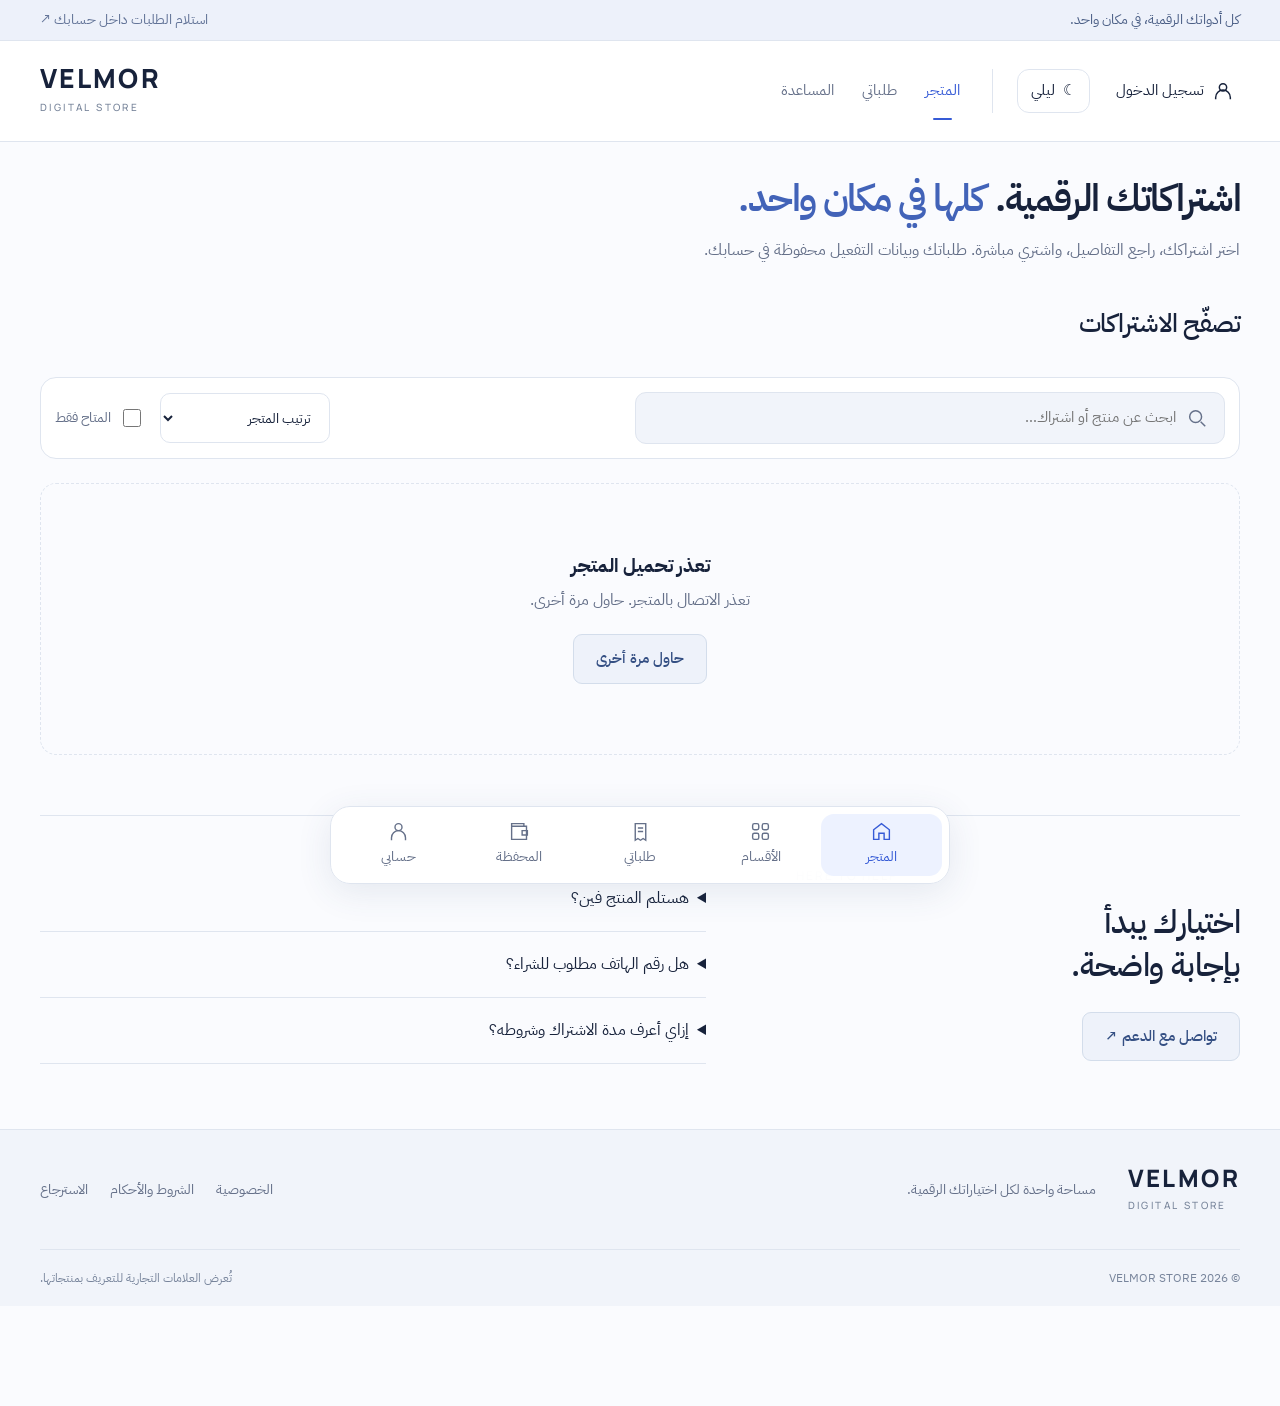
==== commit 2fef89a9: "feat: dedicated checkout page, guest checkout, payment cards, obsidian dark theme, and private admin" ====
--- a/index.html
+++ b/index.html
@@ -7,6 +7,6 @@
 <div class="container benefit-strip"><div><span class="line-icon">↗</span><span>منتجاتك في حسابك<small>تابع الطلب واستلم بياناته في مكان واحد</small></span></div><div><span class="line-icon">◈</span><span>اختر وأنت مطمئن<small>راجع المدة والتفعيل والشروط قبل الشراء</small></span></div><div><span class="line-icon">◎</span><span>مساعدة وقت ما تحتاج<small>تواصل معنا من داخل المتجر</small></span></div></div>
 <section class="container catalog-section" id="catalog" aria-labelledby="catalog-title"><div class="section-heading"><div><p class="eyebrow">اختر أداتك القادمة</p><h2 id="catalog-title">تصفّح الاشتراكات</h2></div><span class="item-count" id="product-count"></span></div><div class="category-tabs" id="categories" role="group" aria-label="أقسام الاشتراكات"></div><div class="catalog-toolbar"><label class="search-box"><svg viewBox="0 0 24 24"><circle cx="10.5" cy="10.5" r="6.5"/><path d="m16 16 5 5"/></svg><input id="search" type="search" placeholder="ابحث عن منتج أو اشتراك…" aria-label="ابحث عن منتج"></label><label class="sort-label"><span class="sr-only">ترتيب المنتجات</span><select id="sort"><option value="default">ترتيب المتجر</option><option value="price-asc">السعر: الأقل أولًا</option><option value="price-desc">السعر: الأعلى أولًا</option><option value="name">الاسم</option></select></label><label class="availability"><input type="checkbox" id="available-only"> المتاح فقط</label></div><div class="product-grid" id="products" aria-live="polite"><div class="loading-state">جاري تحميل المنتجات…</div></div></section>
 <section class="container help-section"><div><p class="eyebrow" dir="ltr">HERE TO HELP</p><h2>اختيارك يبدأ<br>بإجابة واضحة.</h2><button class="button secondary" data-action="support">تواصل مع الدعم ↗</button></div><div class="faq-list" id="faq-list"><details><summary>هستلم المنتج فين؟</summary><p>بعد تأكيد الدفع، تابع حالة الطلب واستلم بيانات المنتج من «طلباتي» داخل حسابك. لو المنتج يحتاج تفعيلًا على بريدك، ستظهر الخطوات في تفاصيله.</p></details><details><summary>هل رقم الهاتف مطلوب للشراء؟</summary><p>لا. حسابك وطلباتك مرتبطان ببريدك الإلكتروني، والاستلام داخل حسابك. لا نطلب بيانات إضافية إلا عند الحاجة لتفعيل المنتج الذي اخترته.</p></details><details><summary>إزاي أعرف مدة الاشتراك وشروطه؟</summary><p>افتح «تفاصيل المنتج» لمراجعة الوصف، المدة، طريقة التفعيل والشروط المسجلة للمنتج قبل الشراء.</p></details></div></section></main>
-<footer><div class="container footer-top"><a class="wordmark" href="/" dir="ltr">VELMOR<small>DIGITAL STORE</small></a><p>مساحة واحدة لكل اختياراتك الرقمية.</p><nav aria-label="روابط المتجر"><button data-policy="privacy">الخصوصية</button><button data-policy="terms">الشروط والأحكام</button><button data-policy="refund">الاسترجاع</button><a href="/admin">لوحة الإدارة</a></nav></div><div class="container footer-bottom"><span>© <span id="year"></span> VELMOR STORE</span><span>تُعرض العلامات التجارية للتعريف بمنتجاتها.</span></div></footer>
+<footer><div class="container footer-top"><a class="wordmark" href="/" dir="ltr">VELMOR<small>DIGITAL STORE</small></a><p>مساحة واحدة لكل اختياراتك الرقمية.</p><nav aria-label="روابط المتجر"><button data-policy="privacy">الخصوصية</button><button data-policy="terms">الشروط والأحكام</button><button data-policy="refund">الاسترجاع</button></nav></div><div class="container footer-bottom"><span>© <span id="year"></span> VELMOR STORE</span><span>تُعرض العلامات التجارية للتعريف بمنتجاتها.</span></div></footer>
 <nav class="bottom-nav" aria-label="التنقل الرئيسي"><a href="#catalog" data-nav="catalog" class="selected"><svg viewBox="0 0 24 24"><path d="M3 10 12 3l9 7v11h-6v-7H9v7H3Z"/></svg><span>المتجر</span></a><button data-action="categories" data-nav="categories"><svg viewBox="0 0 24 24"><rect x="3" y="3" width="7" height="7" rx="2"/><rect x="14" y="3" width="7" height="7" rx="2"/><rect x="3" y="14" width="7" height="7" rx="2"/><rect x="14" y="14" width="7" height="7" rx="2"/></svg><span>الأقسام</span></button><button data-action="orders" data-nav="orders"><svg viewBox="0 0 24 24"><path d="M6 3h12v19l-3-2-3 2-3-2-3 2Z M9 8h6 M9 12h6"/></svg><span>طلباتي</span></button><button data-action="recharge" data-nav="recharge"><svg viewBox="0 0 24 24"><path d="M3 6h17v15H3V6Zm0 0V3h14v3 M15 11h6v5h-6Z"/></svg><span>المحفظة</span></button><button data-action="account" data-nav="account"><svg viewBox="0 0 24 24"><circle cx="12" cy="7" r="4"/><path d="M4 22v-3a8 8 0 0 1 16 0v3"/></svg><span>حسابي</span></button></nav><dialog id="modal" aria-labelledby="modal-title"><div class="modal-header"><h2 id="modal-title"></h2><button class="icon-button close-button" data-close aria-label="إغلاق">×</button></div><div id="modal-body"></div></dialog><div id="toast" role="status" aria-live="polite"></div></body></html>
 
--- a/assets/store.css
+++ b/assets/store.css
@@ -12,14 +12,15 @@
 
 /* Digital subscription storefront and optional navy night theme. */
 body:not(.admin-body){padding-bottom:100px}.header-row{direction:rtl}.header-row>.wordmark{order:0;margin-inline-end:auto}.header-actions{order:2}.desktop-nav{order:1}.subscription-intro{display:block;padding-block:36px 24px}.subscription-intro .hero-copy{max-width:820px}.subscription-intro h1{font-size:clamp(2rem,3.5vw,3.1rem)}.subscription-intro h1 br{display:none}.subscription-intro h1 span{margin-inline-start:12px}.subscription-intro .hero-copy>p:not(.eyebrow){max-width:650px;margin:14px 0 18px}.subscription-intro .button,.subscription-intro .eyebrow{display:none}.benefit-strip{margin-top:0;padding-block:18px}.catalog-section{padding-top:30px}.category-tabs{margin:18px 0 24px;scroll-margin-top:125px}.add-button{width:auto;min-width:100px;padding:9px 14px;font-size:.875rem;white-space:nowrap}.theme-toggle{border:1px solid var(--line);border-radius:12px;padding:8px 13px;min-height:44px}.bottom-nav{position:fixed;bottom:16px;left:50%;transform:translateX(-50%);width:min(620px,calc(100% - 32px));display:grid;grid-template-columns:repeat(5,1fr);z-index:25;border:1px solid var(--line);background:#fffffff2;box-shadow:0 8px 35px #34517a1c;border-radius:20px;padding:7px;backdrop-filter:blur(18px)}.bottom-nav>a,.bottom-nav>button{display:flex;flex-direction:column;align-items:center;justify-content:center;gap:3px;padding:7px 3px;min-height:56px;border-radius:13px;font-size:.875rem;color:var(--muted)}.bottom-nav .selected{background:#edf2ff;color:var(--accent-strong)}.bottom-nav svg{width:21px;height:21px}.admin-theme-toggle{position:fixed;bottom:20px;left:20px;z-index:45;background:var(--panel);color:var(--text);box-shadow:0 5px 24px #34517a20}.payment-amount{font-weight:600;line-height:1.8}.payment-target{direction:ltr;unicode-bidi:isolate;overflow-wrap:anywhere}.source-note{font-size:.875rem;color:var(--muted)}
-:root[data-theme=dark]{color-scheme:dark;--bg:#101c30;--panel:#18263d;--raised:#21324e;--text:#edf2fc;--muted:#afc0db;--line:#344763;--accent:#a5baff;--accent-strong:#5578ed;--danger:#ffafba;--success:#a0dfc5}
-[data-theme=dark] body,[data-theme=dark] .admin-body{background:var(--bg);color:var(--text)}[data-theme=dark] .site-header{background:#101c30ed}[data-theme=dark] .announcement,[data-theme=dark] footer,[data-theme=dark] .purchase-summary,[data-theme=dark] .support-message{background:#16253c;color:var(--muted)}[data-theme=dark] .announcement-end,[data-theme=dark] .hero h1 span{color:#acbfec}[data-theme=dark] .product-card,[data-theme=dark] dialog,[data-theme=dark] .admin-sidebar,[data-theme=dark] .admin-topbar,[data-theme=dark] .admin-panel,[data-theme=dark] .stat-card,[data-theme=dark] .admin-login{background:var(--panel);border-color:var(--line)}[data-theme=dark] .product-art,[data-theme=dark] .detail-art{background:radial-gradient(ellipse,#304563,#1b2b44);border-color:var(--line)}[data-theme=dark] .product-art img,[data-theme=dark] .detail-art img{background:#f7faff;border-radius:18px;padding:8px}[data-theme=dark] input,[data-theme=dark] select,[data-theme=dark] textarea,[data-theme=dark] .quantity-control{background:#142238;color:var(--text);border-color:var(--line)}[data-theme=dark] .bottom-nav{background:#18263df2;border-color:var(--line)}[data-theme=dark] .bottom-nav .selected,[data-theme=dark] .admin-sidebar nav button.selected{background:#2b4167;color:#d9e3ff;border-color:#45618b}[data-theme=dark] .secondary,[data-theme=dark] .add-button,[data-theme=dark] .category-tab.selected{background:#2b4167;color:#e3ebff;border-color:#45618b}[data-theme=dark] .category-tab{background:#18263d;border-color:var(--line)}[data-theme=dark] .category-tab:hover{background:#263b5c}[data-theme=dark] .product-meta,[data-theme=dark] .product-category,[data-theme=dark] .feature-label,[data-theme=dark] .footer-bottom,[data-theme=dark] .admin-compact{color:var(--muted);border-color:var(--line)}[data-theme=dark] .product-badge{background:#253c60;color:#c3d4fb;border-color:#466287}[data-theme=dark] .product-badge.soldout{background:#3c3044;color:#dcc3d5}[data-theme=dark] .notice,[data-theme=dark] .inline-note,[data-theme=dark] .support-message.admin{background:#263d62;border-color:#45618b;color:#d7e4ff}[data-theme=dark] .notice.success{background:#183d39;color:#b6efd4;border-color:#356659}[data-theme=dark] .delivery-data,[data-theme=dark] .review-block,[data-theme=dark] .receipt-image{background:#132139;border-color:var(--line);color:var(--text)}[data-theme=dark] .admin-panel th,[data-theme=dark] th{background:#1e304c;color:var(--muted)}[data-theme=dark] .admin-panel td,[data-theme=dark] td{border-color:var(--line)}[data-theme=dark] .admin-panel tbody tr:hover,[data-theme=dark] tbody tr:hover{background:#21344f}[data-theme=dark] .admin-alert{background:#423c2f;color:#efdbab;border-color:#716044}[data-theme=dark] .danger{background:#4a2c3d;color:#ffbdc8;border-color:#795064}
+:root[data-theme=dark]{color-scheme:dark;--bg:#090d16;--panel:#0e1626;--raised:#141f33;--text:#f0f4fc;--muted:#8b9bb4;--line:#1c2a42;--accent:#7b9cff;--accent-strong:#3b68f5;--danger:#ff8597;--success:#4ade80}
+[data-theme=dark] body,[data-theme=dark] .admin-body{background:var(--bg);color:var(--text)}[data-theme=dark] .site-header{background:#090d16f0;border-bottom-color:var(--line)}[data-theme=dark] .announcement,[data-theme=dark] footer,[data-theme=dark] .purchase-summary,[data-theme=dark] .support-message{background:#0c1322;color:var(--muted);border-color:var(--line)}[data-theme=dark] .announcement-end,[data-theme=dark] .hero h1 span{color:#93b4ff}[data-theme=dark] .product-card,[data-theme=dark] dialog,[data-theme=dark] .admin-sidebar,[data-theme=dark] .admin-topbar,[data-theme=dark] .admin-panel,[data-theme=dark] .stat-card,[data-theme=dark] .admin-login{background:var(--panel);border-color:var(--line);box-shadow:0 8px 28px #00000030}[data-theme=dark] .product-art,[data-theme=dark] .detail-art{background:radial-gradient(ellipse at center,#1c2b45 0%,#0f1828 85%);border-color:var(--line)}[data-theme=dark] .product-art img,[data-theme=dark] .detail-art img{background:#f0f4fc;border-radius:18px;padding:8px}[data-theme=dark] input,[data-theme=dark] select,[data-theme=dark] textarea,[data-theme=dark] .quantity-control{background:#111a2c;color:var(--text);border-color:var(--line)}[data-theme=dark] .bottom-nav{background:#0e1626f2;border-color:var(--line);box-shadow:0 10px 35px #00000060}[data-theme=dark] .bottom-nav .selected,[data-theme=dark] .admin-sidebar nav button.selected{background:#1b2942;color:#9bb7ff;border-color:#2b3f63}[data-theme=dark] .secondary,[data-theme=dark] .add-button,[data-theme=dark] .category-tab.selected{background:#19273f;color:#e1ebfc;border-color:#2b3f63}[data-theme=dark] .category-tab{background:#10192a;border-color:var(--line);color:var(--muted)}[data-theme=dark] .category-tab:hover{background:#18253b;color:#fff}[data-theme=dark] .product-meta,[data-theme=dark] .product-category,[data-theme=dark] .feature-label,[data-theme=dark] .footer-bottom,[data-theme=dark] .admin-compact{color:var(--muted);border-color:var(--line)}[data-theme=dark] .product-badge{background:#16243b;color:#b8cdfb;border-color:#2a3e61}[data-theme=dark] .product-badge.soldout{background:#2b1820;color:#f8a5b2;border-color:#4a222e}[data-theme=dark] .notice,[data-theme=dark] .inline-note,[data-theme=dark] .support-message.admin{background:#121f36;border-color:#273e66;color:#cddcfc}[data-theme=dark] .notice.success{background:#0f2b23;border-color:#1e5243;color:#a3e9cb}[data-theme=dark] .delivery-data,[data-theme=dark] .review-block,[data-theme=dark] .receipt-image{background:#090e18;border-color:var(--line);color:#d7e4fa}[data-theme=dark] .admin-panel th,[data-theme=dark] th{background:#121c2e;color:var(--muted)}[data-theme=dark] .admin-panel td,[data-theme=dark] td{border-color:var(--line)}[data-theme=dark] .admin-panel tbody tr:hover,[data-theme=dark] tbody tr:hover{background:#131f34}[data-theme=dark] .admin-alert{background:#2b2214;color:#ebd1a0;border-color:#534024}[data-theme=dark] .danger{background:#301820;color:#ffadb9;border-color:#542735}[data-theme=dark] #toast{background:#162540;color:#ffffff;border-color:#2a3f63}
 @media(max-width:760px){body:not(.admin-body){padding-bottom:calc(78px + env(safe-area-inset-bottom))}.bottom-nav{width:100%;left:0;bottom:0;transform:none;border-radius:18px 18px 0 0;padding:5px 8px calc(5px + env(safe-area-inset-bottom));border-bottom:0}.header-row{gap:12px;min-height:76px}.header-actions{gap:12px}.header-actions .icon-button span:not(#account-label){display:none}.header-row .wordmark{font-size:1.5rem}.subscription-intro{padding-block:24px 8px}.subscription-intro h1 br{display:block}.subscription-intro h1 span{margin:0}.subscription-intro .hero-copy>p:not(.eyebrow){font-size:.9375rem}.benefit-strip{display:none}.catalog-section{padding-top:24px}.product-buy{gap:8px;flex-wrap:wrap}.add-button{min-height:40px;min-width:98px}.bottom-nav>a,.bottom-nav>button{font-size:.8125rem}.section-heading{margin-bottom:12px}}
 
 @media(max-width:760px){.header-actions #account-label{display:none}.header-row .wordmark{font-size:clamp(1.15rem,5vw,1.5rem);letter-spacing:.065em}.header-actions{gap:8px}}
 
 /* A physical left wordmark, with an Arabic navigation group on the right. */
 #modal.auth-modal{width:min(460px,calc(100% - 28px));max-height:94dvh}#modal.auth-modal #modal-body{padding:22px 26px}#modal.auth-modal .modal-header{padding:16px 22px}.auth-modal .auth-intro{margin-bottom:18px}.auth-modal .auth-symbol{width:40px;height:40px;margin-bottom:10px}.auth-modal .form-tabs{margin-bottom:18px}.auth-modal .form-grid{gap:16px}
+@media(max-height:700px){#modal.auth-modal .auth-intro{display:none}#modal.auth-modal #modal-body{padding:16px 22px}#modal.auth-modal .form-tabs{margin-bottom:14px}#modal.auth-modal .auth-footer{margin-top:16px;padding-top:12px}}
 [data-theme=dark] .desktop-nav .active,[data-theme=dark] .auth-footer a,[data-theme=dark] .password-reveal,[data-theme=dark] .auth-symbol{color:var(--accent)}
 .header-row{display:grid;grid-template-columns:auto 1fr auto;direction:ltr;gap:32px;min-height:100px}
 .header-row>.wordmark{grid-column:1;grid-row:1;order:initial;margin:0;justify-self:start;font-size:1.65rem;letter-spacing:.08em}
@@ -37,3 +38,53 @@
 .auth-intro{text-align:center;margin-bottom:24px}.auth-symbol{display:grid;place-items:center;width:48px;height:48px;margin:0 auto 12px;border-radius:15px;background:var(--raised);color:var(--accent-strong);font-size:1.6rem;font-weight:750;font-family:Arial,sans-serif}.auth-intro h3{font-size:1.5rem;margin:0 0 8px}.auth-intro p{color:var(--muted);font-size:.9375rem;margin:0 auto;max-width:380px}.form-tabs{display:grid;grid-template-columns:1fr 1fr;border:0;background:var(--raised);border-radius:12px;padding:5px;margin-bottom:24px}.form-tabs button{border:0;border-radius:9px;padding:10px;min-height:44px;font-weight:600;color:var(--muted)}.form-tabs button.selected{background:var(--panel);color:var(--text);box-shadow:0 2px 8px #10213c12}.form-grid>label{gap:8px;font-size:.9375rem}.form-grid input:not([type=checkbox]){min-height:50px}.form-grid input::placeholder{font-size:.875rem;color:var(--muted);opacity:.8}.auth-forgot{justify-self:start;margin-top:-4px}.form-grid .terms-check{display:flex;align-items:flex-start;gap:10px}.terms-check input{width:18px;min-height:18px;margin-top:5px;flex-shrink:0;accent-color:var(--accent-strong)}.terms-check span{font-weight:400;line-height:1.8}.auth-footer{display:flex;justify-content:space-between;gap:16px;border-top:1px solid var(--line);margin-top:24px;padding-top:18px;font-size:.875rem;color:var(--muted)}.auth-footer a{color:var(--accent-strong);font-weight:600}.password-field{position:relative;display:block}.password-field input{width:100%;padding-right:76px}.password-reveal{position:absolute;right:8px;top:50%;transform:translateY(-50%);min-height:36px;padding:5px 10px;border-radius:7px;color:var(--accent-strong);font-size:.8125rem;background:var(--raised)}.admin-login-tag{display:block;width:fit-content;margin:30px 0 14px;background:var(--raised);padding:5px 12px;border-radius:7px;font-size:.8125rem;color:var(--muted)}.admin-login h1{font-size:1.8rem;line-height:1.5}.admin-login>p{font-size:.9375rem;margin:6px 0 26px;color:var(--muted)}.admin-login{max-width:460px;border-radius:24px;padding:36px!important}.form-error:empty{display:none}
 @media(max-width:1000px) and (min-width:761px){.header-row{gap:20px}.header-row>.desktop-nav{gap:18px}.header-row>.header-actions{padding-left:16px;gap:12px}.header-row>.wordmark{font-size:1.4rem}}
 @media(max-width:760px){.header-row{grid-template-columns:minmax(0,1fr) auto;min-height:78px;gap:16px}.header-row>.header-actions{grid-column:2;border:0;padding:0;gap:8px}.header-row>.desktop-nav{display:none}.header-row>.wordmark{font-size:clamp(1rem,4.6vw,1.4rem)}.wordmark small{font-size:.5rem;letter-spacing:.17em}.subscription-intro{padding-block:20px 4px}.subscription-intro h1{font-size:1.8rem}.subscription-intro h1 span{display:block}.subscription-intro .hero-copy>p:not(.eyebrow){font-size:.9375rem;line-height:1.8}.category-tabs{flex-wrap:nowrap;overflow-x:auto;scrollbar-width:none;margin:12px 0 16px;padding:2px}.category-tabs::-webkit-scrollbar{display:none}.category-tab{flex-shrink:0}.catalog-toolbar{padding:12px;gap:12px;margin-bottom:18px}.sort-label select{font-size:.8125rem}.catalog-section{padding-top:14px}.section-heading h2{font-size:1.5rem}.admin-login{margin:32px auto;padding:26px!important;max-width:calc(100% - 32px)}.auth-intro{margin-bottom:20px}.auth-footer{font-size:.8125rem}}
+
+/* Standalone Checkout Page */
+.checkout-header{background:var(--panel);border-bottom:1px solid var(--line);position:sticky;top:0;z-index:20;backdrop-filter:blur(16px)}
+.checkout-header .container{display:flex;align-items:center;justify-content:space-between;min-height:76px;gap:20px}
+.checkout-back-link{display:inline-flex;align-items:center;gap:8px;font-size:.9rem;color:var(--muted);transition:color .18s}
+.checkout-back-link:hover{color:var(--text)}
+.checkout-secure-badge{display:inline-flex;align-items:center;gap:7px;font-size:.8125rem;color:var(--success);background:#103b2925;padding:6px 14px;border-radius:20px;border:1px solid #103b2940}
+.checkout-body{padding-block:36px 80px}
+.checkout-grid{display:grid;grid-template-columns:1.15fr .85fr;gap:32px;align-items:start}
+.checkout-card{background:var(--panel);border:1px solid var(--line);border-radius:18px;padding:26px;box-shadow:0 4px 20px #00000008;margin-bottom:24px}
+.checkout-card-header{display:flex;align-items:center;gap:12px;margin-bottom:20px;padding-bottom:14px;border-bottom:1px solid var(--line)}
+.checkout-step-num{display:grid;place-items:center;width:28px;height:28px;border-radius:50%;background:var(--accent-strong);color:white;font-weight:700;font-size:.85rem;font-family:Manrope}
+.checkout-card-header h2{font-size:1.15rem;font-weight:600}
+.checkout-reassurance{display:flex;align-items:center;gap:10px;padding:12px 16px;border-radius:10px;background:var(--raised);font-size:.875rem;color:var(--muted);margin-bottom:20px}
+.checkout-reassurance svg{width:18px;height:18px;color:var(--accent-strong)}
+
+/* Payment Methods Grid */
+.payment-cards-grid{display:grid;grid-template-columns:repeat(auto-fit, minmax(200px, 1fr));gap:12px;margin-bottom:20px}
+.payment-card-item{position:relative;border:1.5px solid var(--line);border-radius:14px;padding:16px;cursor:pointer;background:var(--raised);transition:border-color .18s,background .18s,transform .15s;display:flex;flex-direction:column;gap:8px;text-align:right}
+.payment-card-item:hover{border-color:var(--accent);transform:translateY(-1px)}
+.payment-card-item.selected{border-color:var(--accent-strong);background:color-mix(in srgb, var(--accent-strong) 10%, var(--raised));box-shadow:0 0 0 2px color-mix(in srgb, var(--accent-strong) 30%, transparent)}
+.payment-card-top{display:flex;align-items:center;justify-content:space-between;gap:8px}
+.payment-card-badge{font-size:.7rem;font-weight:600;padding:3px 8px;border-radius:6px;background:var(--panel);border:1px solid var(--line);color:var(--muted)}
+.payment-card-title{font-weight:600;font-size:.95rem;display:flex;align-items:center;gap:8px}
+.payment-card-desc{font-size:.78rem;color:var(--muted);line-height:1.5}
+.payment-check-dot{width:18px;height:18px;border-radius:50%;border:2px solid var(--line);display:grid;place-items:center;margin-inline-start:auto;flex-shrink:0}
+.payment-card-item.selected .payment-check-dot{border-color:var(--accent-strong);background:var(--accent-strong)}
+.payment-card-item.selected .payment-check-dot:after{content:'✓';color:white;font-size:.7rem;font-weight:700}
+
+/* Summary Box */
+.checkout-summary-sticky{position:sticky;top:96px;display:grid;gap:20px}
+.checkout-item-preview{display:flex;gap:16px;align-items:center;padding:16px;background:var(--raised);border-radius:14px;border:1px solid var(--line)}
+.checkout-item-preview img{width:64px;height:64px;object-fit:contain;border-radius:10px;background:var(--panel);padding:6px;border:1px solid var(--line)}
+.checkout-item-details h3{font-size:1.05rem;font-weight:600;margin-bottom:4px}
+.checkout-item-details p{font-size:.8125rem;color:var(--muted)}
+.currency-estimates{display:flex;gap:8px;flex-wrap:wrap;margin-top:14px;padding-top:14px;border-top:1px dashed var(--line)}
+.currency-pill{display:inline-flex;align-items:center;gap:6px;font-size:.8125rem;padding:6px 12px;border-radius:8px;background:var(--raised);border:1px solid var(--line);color:var(--muted);font-family:Manrope,'IBM Plex Sans Arabic'}
+.currency-pill b{color:var(--text);font-weight:600}
+.currency-pill.highlight{border-color:var(--accent-strong);color:var(--text)}
+
+/* Success / Confirmation Screen */
+.checkout-success{text-align:center;padding:36px 20px}
+.checkout-success-icon{width:64px;height:64px;border-radius:50%;background:#103b2930;color:var(--success);display:grid;place-items:center;margin:0 auto 16px;font-size:2rem}
+.checkout-order-id{font-family:Manrope;font-size:1.35rem;font-weight:700;letter-spacing:.05em;color:var(--accent-strong);direction:ltr;display:inline-block;padding:8px 18px;border-radius:10px;background:var(--raised);border:1px solid var(--line);margin:14px 0 20px}
+
+@media(max-width:960px){
+  .checkout-grid{grid-template-columns:1fr;gap:24px}
+  .checkout-summary-sticky{position:static;order:-1}
+  .checkout-body{padding-block:20px 60px}
+}
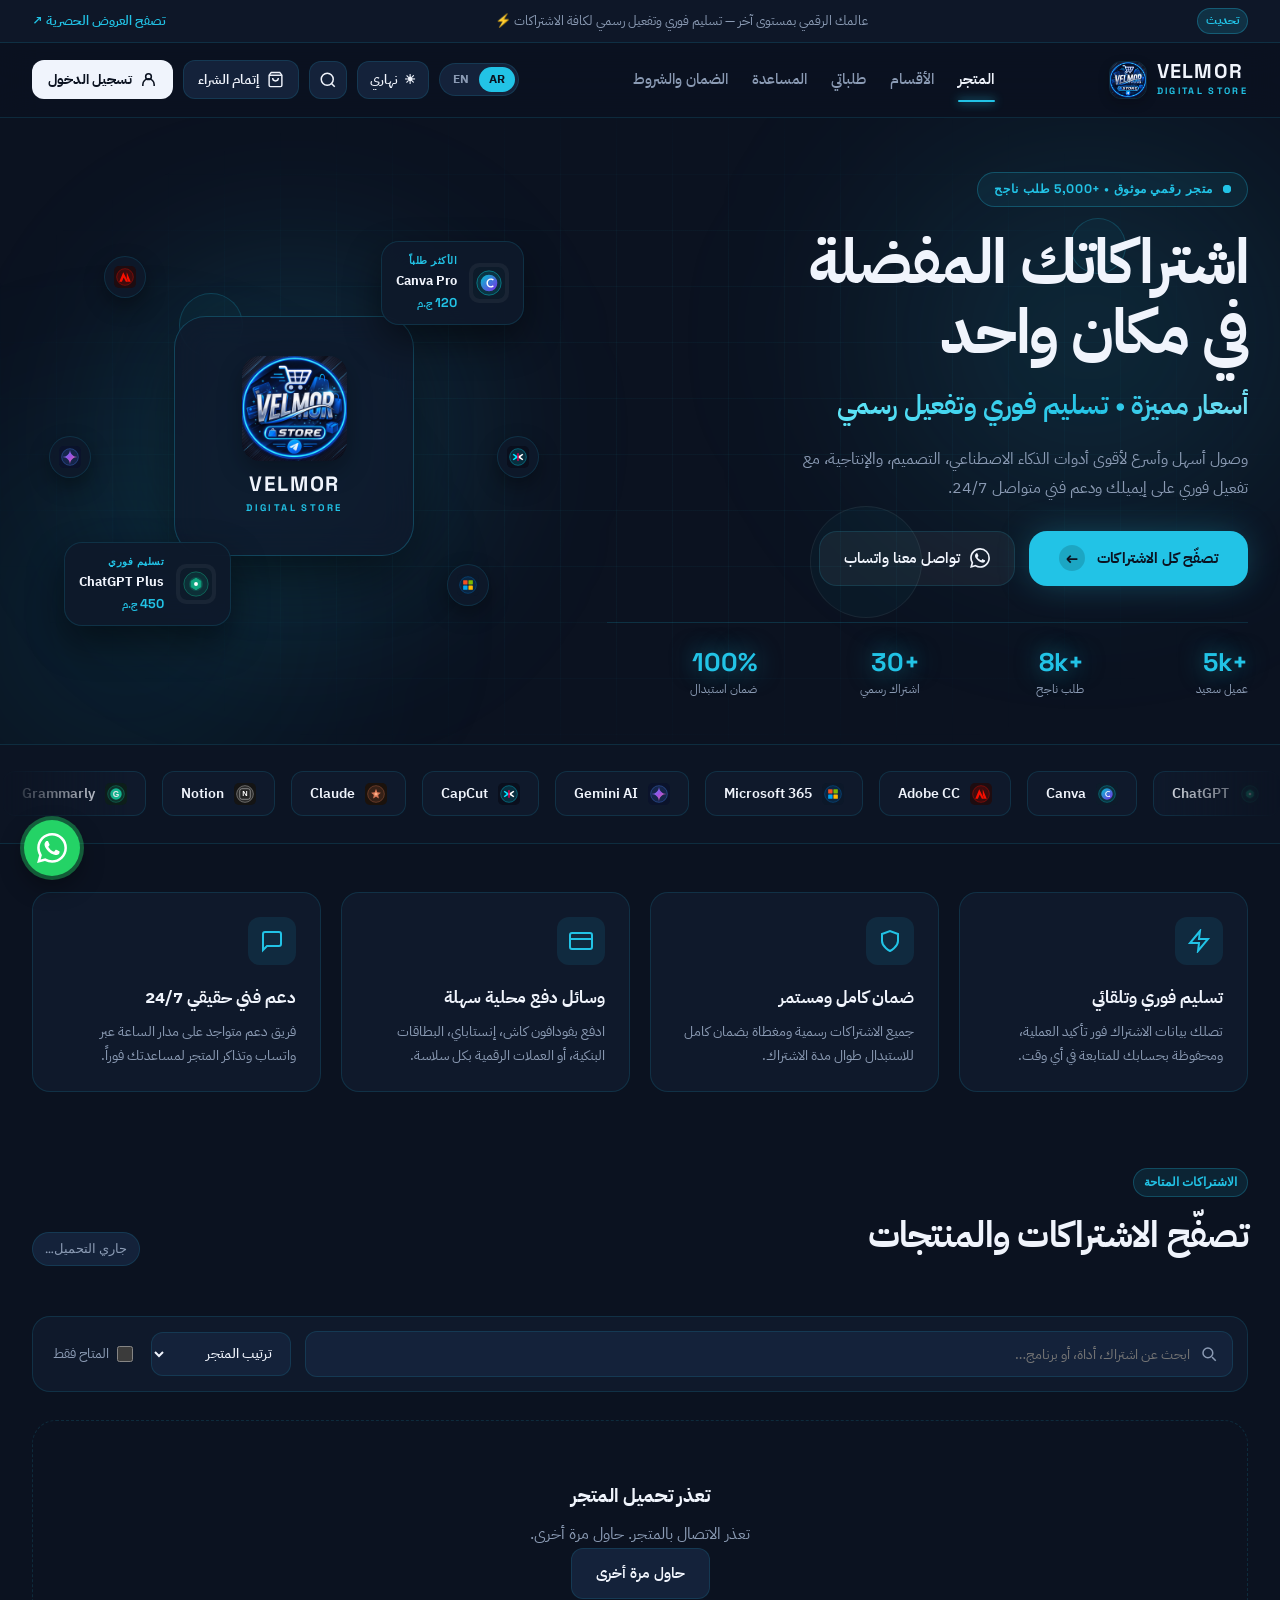
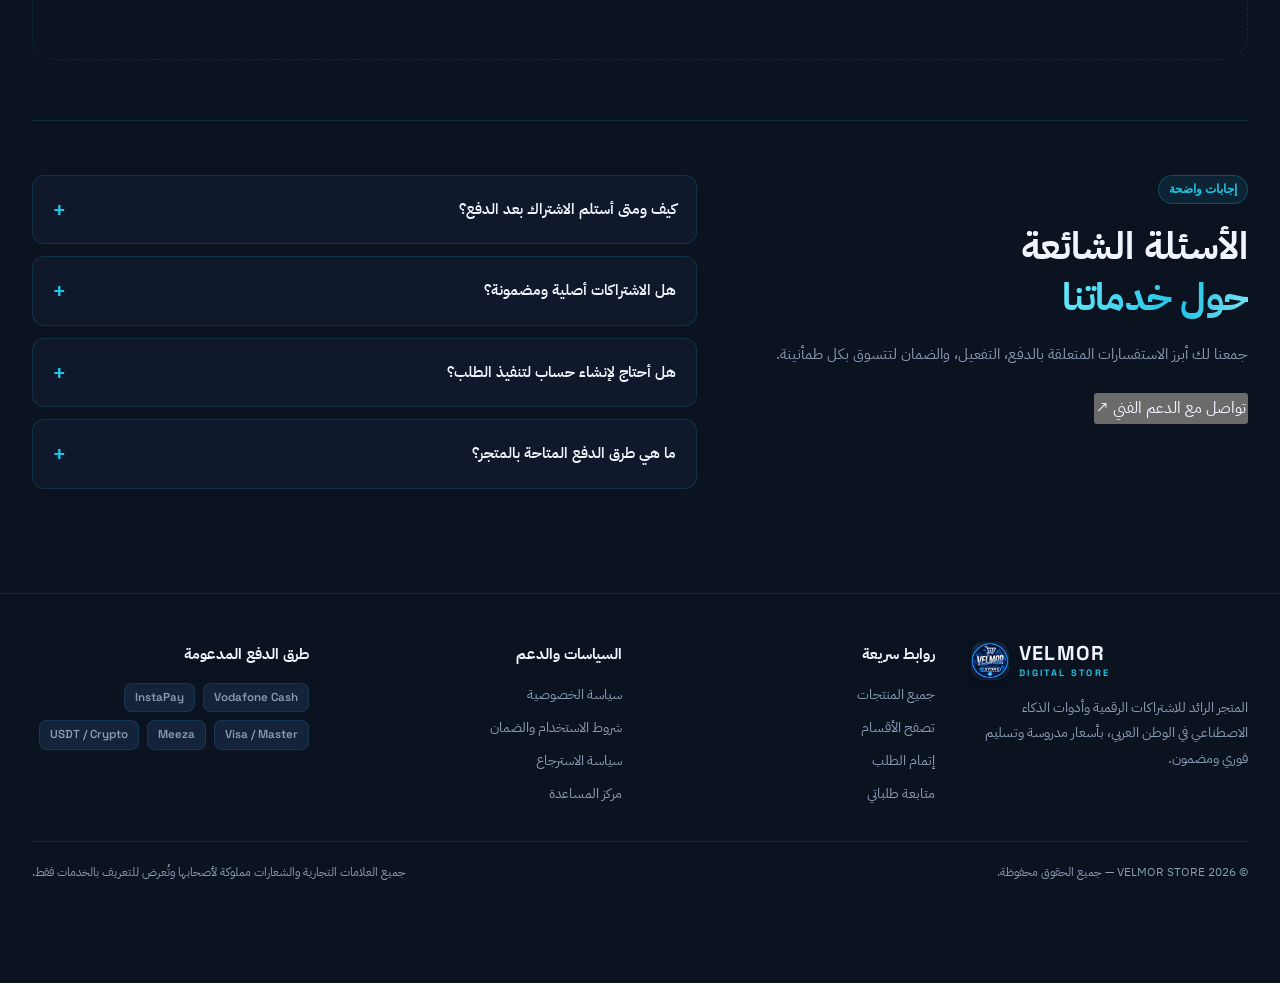
==== commit d5c1f32b: "Recreate RapidKeyz high-fidelity visual design, hero composition, marquee strip, and cyber-cyan obsi" ====
--- a/index.html
+++ b/index.html
@@ -1,12 +1,449 @@
 <!doctype html>
-<html lang="ar" dir="rtl"><head><meta charset="utf-8"><meta name="viewport" content="width=device-width,initial-scale=1"><meta name="theme-color" content="#fafbfe"><title>VELMOR — عالمك الرقمي، بمستوى آخر</title><meta name="description" content="اشتراكات وأدوات VELMOR الرقمية. اقرأ تفاصيل كل منتج، تابع طلباتك واستلمها في حسابك."><link rel="canonical" href="https://velmorstore.online/"><meta property="og:type" content="website"><meta property="og:title" content="VELMOR STORE"><meta property="og:image" content="https://velmorstore.online/velmor.jpg"><link rel="icon" href="/velmor.jpg"><script src="/assets/theme.js"></script><link rel="stylesheet" href="/assets/store.css"><script src="/assets/store.js" defer></script><script src="/assets/forms.js" defer></script></head>
-<body><a class="skip-link" href="#catalog">انتقل للمنتجات</a>
-<div class="announcement"><div class="container"><span id="announcement">كل أدواتك الرقمية، في مكان واحد.</span><span class="announcement-end">استلام الطلبات داخل حسابك ↗</span></div></div>
-<header class="site-header"><div class="container header-row"><a class="wordmark" href="/" aria-label="فيلمور، الصفحة الرئيسية" dir="ltr">VELMOR<small>DIGITAL STORE</small></a><nav class="desktop-nav" aria-label="التنقل الرئيسي"><a href="#catalog" class="active">المتجر</a><button data-action="orders">طلباتي</button><button data-action="support">المساعدة</button></nav><div class="header-actions"><button class="icon-button" data-action="account" aria-label="حسابي"><svg viewBox="0 0 24 24"><circle cx="12" cy="8" r="4"/><path d="M4 21v-2a8 8 0 0 1 16 0v2"/></svg><span id="account-label">تسجيل الدخول</span></button><button class="theme-toggle icon-button" data-theme-toggle aria-label="تفعيل الوضع الليلي">☾ <span>ليلي</span></button></div></div></header>
-<main><section class="container hero subscription-intro" aria-labelledby="hero-title"><div class="hero-copy"><p class="eyebrow" dir="ltr">THE DIGITAL EDIT / VELMOR</p><h1 id="hero-title">اشتراكاتك الرقمية.<br><span>كلها في مكان واحد.</span></h1><p id="hero-description">اختر اشتراكك، راجع التفاصيل، واشتري مباشرة. طلباتك وبيانات التفعيل محفوظة في حسابك.</p><a class="button primary" href="#catalog">اكتشف المنتجات <span aria-hidden="true">↙</span></a></div></section>
-<div class="container benefit-strip"><div><span class="line-icon">↗</span><span>منتجاتك في حسابك<small>تابع الطلب واستلم بياناته في مكان واحد</small></span></div><div><span class="line-icon">◈</span><span>اختر وأنت مطمئن<small>راجع المدة والتفعيل والشروط قبل الشراء</small></span></div><div><span class="line-icon">◎</span><span>مساعدة وقت ما تحتاج<small>تواصل معنا من داخل المتجر</small></span></div></div>
-<section class="container catalog-section" id="catalog" aria-labelledby="catalog-title"><div class="section-heading"><div><p class="eyebrow">اختر أداتك القادمة</p><h2 id="catalog-title">تصفّح الاشتراكات</h2></div><span class="item-count" id="product-count"></span></div><div class="category-tabs" id="categories" role="group" aria-label="أقسام الاشتراكات"></div><div class="catalog-toolbar"><label class="search-box"><svg viewBox="0 0 24 24"><circle cx="10.5" cy="10.5" r="6.5"/><path d="m16 16 5 5"/></svg><input id="search" type="search" placeholder="ابحث عن منتج أو اشتراك…" aria-label="ابحث عن منتج"></label><label class="sort-label"><span class="sr-only">ترتيب المنتجات</span><select id="sort"><option value="default">ترتيب المتجر</option><option value="price-asc">السعر: الأقل أولًا</option><option value="price-desc">السعر: الأعلى أولًا</option><option value="name">الاسم</option></select></label><label class="availability"><input type="checkbox" id="available-only"> المتاح فقط</label></div><div class="product-grid" id="products" aria-live="polite"><div class="loading-state">جاري تحميل المنتجات…</div></div></section>
-<section class="container help-section"><div><p class="eyebrow" dir="ltr">HERE TO HELP</p><h2>اختيارك يبدأ<br>بإجابة واضحة.</h2><button class="button secondary" data-action="support">تواصل مع الدعم ↗</button></div><div class="faq-list" id="faq-list"><details><summary>هستلم المنتج فين؟</summary><p>بعد تأكيد الدفع، تابع حالة الطلب واستلم بيانات المنتج من «طلباتي» داخل حسابك. لو المنتج يحتاج تفعيلًا على بريدك، ستظهر الخطوات في تفاصيله.</p></details><details><summary>هل رقم الهاتف مطلوب للشراء؟</summary><p>لا. حسابك وطلباتك مرتبطان ببريدك الإلكتروني، والاستلام داخل حسابك. لا نطلب بيانات إضافية إلا عند الحاجة لتفعيل المنتج الذي اخترته.</p></details><details><summary>إزاي أعرف مدة الاشتراك وشروطه؟</summary><p>افتح «تفاصيل المنتج» لمراجعة الوصف، المدة، طريقة التفعيل والشروط المسجلة للمنتج قبل الشراء.</p></details></div></section></main>
-<footer><div class="container footer-top"><a class="wordmark" href="/" dir="ltr">VELMOR<small>DIGITAL STORE</small></a><p>مساحة واحدة لكل اختياراتك الرقمية.</p><nav aria-label="روابط المتجر"><button data-policy="privacy">الخصوصية</button><button data-policy="terms">الشروط والأحكام</button><button data-policy="refund">الاسترجاع</button></nav></div><div class="container footer-bottom"><span>© <span id="year"></span> VELMOR STORE</span><span>تُعرض العلامات التجارية للتعريف بمنتجاتها.</span></div></footer>
-<nav class="bottom-nav" aria-label="التنقل الرئيسي"><a href="#catalog" data-nav="catalog" class="selected"><svg viewBox="0 0 24 24"><path d="M3 10 12 3l9 7v11h-6v-7H9v7H3Z"/></svg><span>المتجر</span></a><button data-action="categories" data-nav="categories"><svg viewBox="0 0 24 24"><rect x="3" y="3" width="7" height="7" rx="2"/><rect x="14" y="3" width="7" height="7" rx="2"/><rect x="3" y="14" width="7" height="7" rx="2"/><rect x="14" y="14" width="7" height="7" rx="2"/></svg><span>الأقسام</span></button><button data-action="orders" data-nav="orders"><svg viewBox="0 0 24 24"><path d="M6 3h12v19l-3-2-3 2-3-2-3 2Z M9 8h6 M9 12h6"/></svg><span>طلباتي</span></button><button data-action="recharge" data-nav="recharge"><svg viewBox="0 0 24 24"><path d="M3 6h17v15H3V6Zm0 0V3h14v3 M15 11h6v5h-6Z"/></svg><span>المحفظة</span></button><button data-action="account" data-nav="account"><svg viewBox="0 0 24 24"><circle cx="12" cy="7" r="4"/><path d="M4 22v-3a8 8 0 0 1 16 0v3"/></svg><span>حسابي</span></button></nav><dialog id="modal" aria-labelledby="modal-title"><div class="modal-header"><h2 id="modal-title"></h2><button class="icon-button close-button" data-close aria-label="إغلاق">×</button></div><div id="modal-body"></div></dialog><div id="toast" role="status" aria-live="polite"></div></body></html>
-
+<html lang="ar" dir="rtl" data-theme="dark">
+<head>
+  <meta charset="utf-8">
+  <meta name="viewport" content="width=device-width, initial-scale=1">
+  <meta name="theme-color" content="#0b1220">
+  <title>VELMOR | متجر الاشتراكات الرقمية والذكاء الاصطناعي</title>
+  <meta name="description" content="متجر VELMOR للاشتراكات الرقمية وأدوات الذكاء الاصطناعي والتصميم. تسليم فوري، أسعار مميزة وضمان كامل 100%.">
+  <link rel="canonical" href="https://velmorstore.online/">
+  <meta property="og:type" content="website">
+  <meta property="og:title" content="VELMOR | متجر الاشتراكات الرقمية والذكاء الاصطناعي">
+  <meta property="og:description" content="اشتراكات ChatGPT Plus, Canva Pro, CapCut, Office 365 بأسعار مميزة وتسليم فوري خلال دقائق.">
+  <meta property="og:image" content="https://velmorstore.online/velmor.jpg">
+  <link rel="icon" href="/velmor.jpg">
+  <link rel="preconnect" href="https://fonts.googleapis.com">
+  <link rel="preconnect" href="https://fonts.gstatic.com" crossorigin>
+  <link href="https://fonts.googleapis.com/css2?family=DM+Sans:ital,opsz,wght@0,9..40,400..700;1,9..40,400..700&family=IBM+Plex+Sans+Arabic:wght@400;500;600;700&family=Space+Grotesk:wght@400;500;600;700&display=swap" rel="stylesheet">
+  <script src="/assets/theme.js"></script>
+  <link rel="stylesheet" href="/assets/store.css">
+  <script src="/assets/store.js" defer></script>
+  <script src="/assets/forms.js" defer></script>
+</head>
+<body>
+  <a class="skip-link" href="#catalog">انتقل للمنتجات</a>
+
+  <!-- Top Announcement Bar -->
+  <div class="announcement">
+    <div class="container announcement-inner">
+      <span class="announcement-badge">تحديث</span>
+      <span id="announcement" class="announcement-text">عالمك الرقمي بمستوى آخر — تسليم فوري وتفعيل رسمي لكافة الاشتراكات ⚡</span>
+      <a href="#catalog" class="announcement-end">تصفح العروض الحصرية ↗</a>
+    </div>
+  </div>
+
+  <!-- Sticky Glassmorphism Header -->
+  <header class="site-header">
+    <div class="container header-row">
+      <!-- Right in RTL: Brand -->
+      <a class="wordmark" href="/" aria-label="فيلمور، الصفحة الرئيسية" dir="ltr">
+        <img src="/velmor.jpg" alt="VELMOR" class="brand-avatar" width="38" height="38">
+        <div class="brand-info">
+          <span class="brand-name">VELMOR</span>
+          <small class="brand-tag">DIGITAL STORE</small>
+        </div>
+      </a>
+
+      <!-- Center: Navigation -->
+      <nav class="desktop-nav" aria-label="التنقل الرئيسي">
+        <a href="#catalog" class="nav-link active">المتجر</a>
+        <button class="nav-link" data-action="categories">الأقسام</button>
+        <button class="nav-link" data-action="orders">طلباتي</button>
+        <button class="nav-link" data-action="support">المساعدة</button>
+        <button class="nav-link" data-policy="terms">الضمان والشروط</button>
+      </nav>
+
+      <!-- Left in RTL: Actions -->
+      <div class="header-actions">
+        <div class="lang-switch" aria-label="تغيير اللغة">
+          <button class="lang-btn active">AR</button>
+          <button class="lang-btn">EN</button>
+        </div>
+        <button class="theme-toggle icon-btn" data-theme-toggle aria-label="تبديل المظهر">
+          ☾ <span>ليلي</span>
+        </button>
+        <button class="icon-btn search-trigger" data-action="focus-search" aria-label="بحث في المنتجات">
+          <svg viewBox="0 0 24 24"><circle cx="11" cy="11" r="8"/><path d="m21 21-4.35-4.35"/></svg>
+        </button>
+        <a href="/checkout" class="cart-pill" aria-label="الانتقال لصفحة الشيك أوت">
+          <svg viewBox="0 0 24 24"><path d="M6 2 3 6v14a2 2 0 0 0 2 2h14a2 2 0 0 0 2-2V6l-3-4Z"/><path d="M3 6h18"/><path d="M16 10a4 4 0 0 1-8 0"/></svg>
+          <span class="cart-text">إتمام الشراء</span>
+        </a>
+        <button class="account-btn" data-action="account" aria-label="حسابي">
+          <svg viewBox="0 0 24 24"><circle cx="12" cy="8" r="4"/><path d="M4 21v-2a8 8 0 0 1 16 0v2"/></svg>
+          <span id="account-label">تسجيل الدخول</span>
+        </button>
+      </div>
+    </div>
+  </header>
+
+  <main>
+    <!-- 12-Column RapidKeyz-Style Hero Section -->
+    <section class="hero-section" aria-labelledby="hero-title">
+      <div class="hero-bg-layers" aria-hidden="true">
+        <div class="hero-ambient-top"></div>
+        <div class="hero-ambient-bottom"></div>
+        <div class="hero-grid-pattern"></div>
+        <div class="hero-decor-circle decor-1"></div>
+        <div class="hero-decor-circle decor-2"></div>
+        <div class="hero-decor-circle decor-3"></div>
+      </div>
+
+      <div class="container hero-container">
+        <div class="hero-grid">
+          <!-- Right 7 Columns (RTL): Copy & CTAs -->
+          <div class="hero-copy-col">
+            <!-- Trust Badge with Pulsing Dot -->
+            <div class="trust-badge">
+              <span class="pulse-indicator">
+                <span class="pulse-ping"></span>
+                <span class="pulse-dot"></span>
+              </span>
+              <span class="trust-text">متجر رقمي موثوق • +5,000 طلب ناجح</span>
+            </div>
+
+            <!-- Bold Display Headline -->
+            <div class="hero-headlines">
+              <h1 id="hero-title" class="hero-main-title">
+                اشتراكاتك المفضلة<br>
+                <span>في مكان واحد</span>
+              </h1>
+              <div class="hero-cyan-headline brand-text">
+                أسعار مميزة • تسليم فوري وتفعيل رسمي
+              </div>
+            </div>
+
+            <!-- Description -->
+            <p id="hero-description" class="hero-description-text">
+              وصول أسهل وأسرع لأقوى أدوات الذكاء الاصطناعي، التصميم، والإنتاجية، مع تفعيل فوري على إيميلك ودعم فني متواصل 24/7.
+            </p>
+
+            <!-- Hero Action Buttons -->
+            <div class="hero-cta-group">
+              <a href="#catalog" class="cta-primary-glow brand-glow">
+                <span>تصفّح كل الاشتراكات</span>
+                <span class="cta-arrow" aria-hidden="true">←</span>
+              </a>
+              <a href="https://wa.me/201032959105" target="_blank" rel="noopener noreferrer" class="cta-whatsapp-glass">
+                <svg class="wa-svg" viewBox="0 0 24 24" fill="currentColor">
+                  <path d="M17.472 14.382c-.297-.149-1.758-.867-2.03-.967-.273-.099-.471-.148-.67.15-.197.297-.767.966-.94 1.164-.173.199-.347.223-.644.075-.297-.15-1.255-.463-2.39-1.475-.883-.788-1.48-1.761-1.653-2.059-.173-.297-.018-.458.13-.606.134-.133.298-.347.446-.52.149-.174.198-.298.298-.497.099-.198.05-.371-.025-.52-.075-.149-.669-1.612-.916-2.207-.242-.579-.487-.5-.669-.51-.173-.008-.371-.01-.57-.01-.198 0-.52.074-.792.372-.272.297-1.04 1.016-1.04 2.479 0 1.462 1.065 2.875 1.213 3.074.149.198 2.096 3.2 5.077 4.487.709.306 1.262.489 1.694.625.712.227 1.36.195 1.871.118.571-.085 1.758-.719 2.006-1.413.248-.694.248-1.289.173-1.413-.074-.124-.272-.198-.57-.347m-5.421 7.403h-.004a9.87 9.87 0 0 1-5.031-1.378l-.361-.214-3.741.982.998-3.648-.235-.374a9.86 9.86 0 0 1-1.51-5.26c.001-5.45 4.436-9.884 9.888-9.884 2.64 0 5.122 1.03 6.988 2.898a9.825 9.825 0 0 1 2.893 6.994c-.003 5.45-4.437 9.884-9.885 9.884m8.413-18.297A11.815 11.815 0 0 0 12.05 0C5.495 0 .16 5.335.157 11.892c0 2.096.547 4.142 1.588 5.945L.057 24l6.305-1.654a11.882 11.882 0 0 0 5.683 1.448h.005c6.554 0 11.89-5.335 11.893-11.893a11.821 11.821 0 0 0-3.48-8.413Z"/>
+                </svg>
+                <span>تواصل معنا واتساب</span>
+              </a>
+            </div>
+
+            <!-- Stats Bar -->
+            <div class="hero-stats-row">
+              <div class="stat-box">
+                <div class="stat-number text-glow">+5k</div>
+                <div class="stat-label">عميل سعيد</div>
+              </div>
+              <div class="stat-box">
+                <div class="stat-number text-glow">+8k</div>
+                <div class="stat-label">طلب ناجح</div>
+              </div>
+              <div class="stat-box">
+                <div class="stat-number text-glow">+30</div>
+                <div class="stat-label">اشتراك رسمي</div>
+              </div>
+              <div class="stat-box">
+                <div class="stat-number text-glow">100%</div>
+                <div class="stat-label">ضمان استبدال</div>
+              </div>
+            </div>
+          </div>
+
+          <!-- Left 5 Columns (RTL): RapidKeyz Hero Visual Composition -->
+          <div class="hero-visual-col">
+            <div class="hero-visual-stage">
+              <div class="stage-ambient-glow" aria-hidden="true"></div>
+
+              <!-- Top-Start Floating Product Card -->
+              <a href="/checkout?product=27" class="float-card float-card-top" id="hero-float-1">
+                <div class="float-card-body">
+                  <img src="/assets/icons/canva.svg" alt="Canva Pro" class="float-card-img" width="40" height="40">
+                  <div class="float-card-text">
+                    <span class="float-pill">الأكثر طلباً</span>
+                    <span class="float-name">Canva Pro</span>
+                    <span class="float-price-val">120 <small>ج.م</small></span>
+                  </div>
+                </div>
+              </a>
+
+              <!-- Central Logo Tile Panel -->
+              <div class="center-brand-panel">
+                <div class="brand-panel-glow" aria-hidden="true"></div>
+                <div class="brand-panel-inner">
+                  <img src="/velmor.jpg" alt="VELMOR STORE" class="brand-panel-img" width="160" height="160">
+                  <span class="brand-panel-wordmark">VELMOR</span>
+                  <span class="brand-panel-sub">DIGITAL STORE</span>
+                </div>
+              </div>
+
+              <!-- Bottom-End Floating Product Card -->
+              <a href="/checkout?product=13" class="float-card float-card-bottom" id="hero-float-2">
+                <div class="float-card-body">
+                  <img src="/assets/icons/chatgpt.svg" alt="ChatGPT Plus" class="float-card-img" width="40" height="40">
+                  <div class="float-card-text">
+                    <span class="float-pill">تسليم فوري</span>
+                    <span class="float-name">ChatGPT Plus</span>
+                    <span class="float-price-val">450 <small>ج.م</small></span>
+                  </div>
+                </div>
+              </a>
+
+              <!-- Decorative Floating Service Chips -->
+              <div class="service-orbit-chip orbit-1" title="Adobe Creative Cloud">
+                <img src="/assets/icons/adobe.svg" alt="Adobe" width="22" height="22">
+              </div>
+              <div class="service-orbit-chip orbit-2" title="Microsoft 365">
+                <img src="/assets/icons/microsoft.svg" alt="Microsoft" width="22" height="22">
+              </div>
+              <div class="service-orbit-chip orbit-3" title="CapCut Pro">
+                <img src="/assets/icons/capcut.svg" alt="CapCut" width="22" height="22">
+              </div>
+              <div class="service-orbit-chip orbit-4" title="Google Gemini">
+                <img src="/assets/icons/gemini.svg" alt="Gemini" width="22" height="22">
+              </div>
+            </div>
+          </div>
+        </div>
+      </div>
+    </section>
+
+    <!-- Infinite Scrolling Brand Logo Marquee Strip -->
+    <section class="brand-marquee-section" aria-label="أبرز العلامات والاشتراكات المتاحة">
+      <div class="marquee-wrapper">
+        <div class="marquee-track">
+          <!-- Marquee Set 1 -->
+          <div class="brand-chip"><img src="/assets/icons/chatgpt.svg" alt="ChatGPT" width="24" height="24"><span>ChatGPT</span></div>
+          <div class="brand-chip"><img src="/assets/icons/canva.svg" alt="Canva Pro" width="24" height="24"><span>Canva</span></div>
+          <div class="brand-chip"><img src="/assets/icons/adobe.svg" alt="Adobe" width="24" height="24"><span>Adobe CC</span></div>
+          <div class="brand-chip"><img src="/assets/icons/microsoft.svg" alt="Microsoft 365" width="24" height="24"><span>Microsoft 365</span></div>
+          <div class="brand-chip"><img src="/assets/icons/gemini.svg" alt="Google Gemini" width="24" height="24"><span>Gemini AI</span></div>
+          <div class="brand-chip"><img src="/assets/icons/capcut.svg" alt="CapCut Pro" width="24" height="24"><span>CapCut</span></div>
+          <div class="brand-chip"><img src="/assets/icons/claude.svg" alt="Claude AI" width="24" height="24"><span>Claude</span></div>
+          <div class="brand-chip"><img src="/assets/icons/notion.svg" alt="Notion AI" width="24" height="24"><span>Notion</span></div>
+          <div class="brand-chip"><img src="/assets/icons/grammarly.svg" alt="Grammarly" width="24" height="24"><span>Grammarly</span></div>
+          <div class="brand-chip"><img src="/assets/icons/windows.svg" alt="Windows 11" width="24" height="24"><span>Windows</span></div>
+          <div class="brand-chip"><img src="/assets/icons/icloud.svg" alt="iCloud Mail" width="24" height="24"><span>iCloud</span></div>
+          <div class="brand-chip"><img src="/assets/icons/outlook.svg" alt="Outlook" width="24" height="24"><span>Outlook</span></div>
+
+          <!-- Marquee Set 2 (Duplicates for seamless loop) -->
+          <div class="brand-chip" aria-hidden="true"><img src="/assets/icons/chatgpt.svg" alt="" width="24" height="24"><span>ChatGPT</span></div>
+          <div class="brand-chip" aria-hidden="true"><img src="/assets/icons/canva.svg" alt="" width="24" height="24"><span>Canva</span></div>
+          <div class="brand-chip" aria-hidden="true"><img src="/assets/icons/adobe.svg" alt="" width="24" height="24"><span>Adobe CC</span></div>
+          <div class="brand-chip" aria-hidden="true"><img src="/assets/icons/microsoft.svg" alt="" width="24" height="24"><span>Microsoft 365</span></div>
+          <div class="brand-chip" aria-hidden="true"><img src="/assets/icons/gemini.svg" alt="" width="24" height="24"><span>Gemini AI</span></div>
+          <div class="brand-chip" aria-hidden="true"><img src="/assets/icons/capcut.svg" alt="" width="24" height="24"><span>CapCut</span></div>
+          <div class="brand-chip" aria-hidden="true"><img src="/assets/icons/claude.svg" alt="" width="24" height="24"><span>Claude</span></div>
+          <div class="brand-chip" aria-hidden="true"><img src="/assets/icons/notion.svg" alt="" width="24" height="24"><span>Notion</span></div>
+          <div class="brand-chip" aria-hidden="true"><img src="/assets/icons/grammarly.svg" alt="" width="24" height="24"><span>Grammarly</span></div>
+          <div class="brand-chip" aria-hidden="true"><img src="/assets/icons/windows.svg" alt="" width="24" height="24"><span>Windows</span></div>
+          <div class="brand-chip" aria-hidden="true"><img src="/assets/icons/icloud.svg" alt="" width="24" height="24"><span>iCloud</span></div>
+          <div class="brand-chip" aria-hidden="true"><img src="/assets/icons/outlook.svg" alt="" width="24" height="24"><span>Outlook</span></div>
+        </div>
+      </div>
+    </section>
+
+    <!-- Why Choose VELMOR - Features Strip -->
+    <section class="container features-section" aria-label="مميزات المتجر">
+      <div class="features-grid">
+        <div class="feature-card">
+          <div class="feature-icon-wrapper">
+            <svg viewBox="0 0 24 24"><path d="M13 2 3 14h9l-1 8 10-12h-9l1-8z"/></svg>
+          </div>
+          <h3>تسليم فوري وتلقائي</h3>
+          <p>تصلك بيانات الاشتراك فور تأكيد العملية، ومحفوظة بحسابك للمتابعة في أي وقت.</p>
+        </div>
+        <div class="feature-card">
+          <div class="feature-icon-wrapper">
+            <svg viewBox="0 0 24 24"><path d="M12 22s8-4 8-10V5l-8-3-8 3v7c0 6 8 10 8 10z"/></svg>
+          </div>
+          <h3>ضمان كامل ومستمر</h3>
+          <p>جميع الاشتراكات رسمية ومغطاة بضمان كامل للاستبدال طوال مدة الاشتراك.</p>
+        </div>
+        <div class="feature-card">
+          <div class="feature-icon-wrapper">
+            <svg viewBox="0 0 24 24"><rect x="1" y="4" width="22" height="16" rx="2" ry="2"/><line x1="1" y1="10" x2="23" y2="10"/></svg>
+          </div>
+          <h3>وسائل دفع محلية سهلة</h3>
+          <p>ادفع بفودافون كاش، إنستاباي، البطاقات البنكية، أو العملات الرقمية بكل سلاسة.</p>
+        </div>
+        <div class="feature-card">
+          <div class="feature-icon-wrapper">
+            <svg viewBox="0 0 24 24"><path d="M21 15a2 2 0 0 1-2 2H7l-4 4V5a2 2 0 0 1 2-2h14a2 2 0 0 1 2 2z"/></svg>
+          </div>
+          <h3>دعم فني حقيقي 24/7</h3>
+          <p>فريق دعم متواجد على مدار الساعة عبر واتساب وتذاكر المتجر لمساعدتك فوراً.</p>
+        </div>
+      </div>
+    </section>
+
+    <!-- Catalog Section with RapidKeyz Filter & Grid -->
+    <section class="container catalog-section" id="catalog" aria-labelledby="catalog-title">
+      <div class="section-heading">
+        <div>
+          <div class="section-eyebrow-pill">الاشتراكات المتاحة</div>
+          <h2 id="catalog-title">تصفّح الاشتراكات والمنتجات</h2>
+        </div>
+        <span class="item-count-badge" id="product-count">جاري التحميل…</span>
+      </div>
+
+      <!-- Category Filter Tabs -->
+      <div class="category-tabs-container">
+        <div class="category-tabs" id="categories" role="group" aria-label="أقسام الاشتراكات"></div>
+      </div>
+
+      <!-- Catalog Toolbar -->
+      <div class="catalog-toolbar">
+        <label class="search-box">
+          <svg viewBox="0 0 24 24"><circle cx="10.5" cy="10.5" r="6.5"/><path d="m16 16 5 5"/></svg>
+          <input id="search" type="search" placeholder="ابحث عن اشتراك، أداة، أو برنامج…" aria-label="ابحث عن منتج">
+        </label>
+        <div class="toolbar-controls">
+          <label class="sort-label">
+            <span class="sr-only">ترتيب المنتجات</span>
+            <select id="sort">
+              <option value="default">ترتيب المتجر</option>
+              <option value="price-asc">السعر: الأقل أولًا</option>
+              <option value="price-desc">السعر: الأعلى أولًا</option>
+              <option value="name">الاسم</option>
+            </select>
+          </label>
+          <label class="availability-toggle">
+            <input type="checkbox" id="available-only">
+            <span>المتاح فقط</span>
+          </label>
+        </div>
+      </div>
+
+      <!-- Products Grid -->
+      <div class="product-grid" id="products" aria-live="polite">
+        <div class="loading-state">جاري تحميل المنتجات والاشتراكات…</div>
+      </div>
+    </section>
+
+    <!-- FAQ Section -->
+    <section class="container help-section" aria-labelledby="faq-heading">
+      <div class="help-heading-col">
+        <div class="section-eyebrow-pill">إجابات واضحة</div>
+        <h2 id="faq-heading">الأسئلة الشائعة<br><span class="brand-text">حول خدماتنا</span></h2>
+        <p class="help-desc">جمعنا لك أبرز الاستفسارات المتعلقة بالدفع، التفعيل، والضمان لتتسوق بكل طمأنينة.</p>
+        <button class="cta-secondary-glass" data-action="support">تواصل مع الدعم الفني ↗</button>
+      </div>
+      <div class="faq-list" id="faq-list">
+        <details>
+          <summary>كيف ومتى أستلم الاشتراك بعد الدفع؟</summary>
+          <p>التسليم يتم فور تأكيد الدفع خلال دقائق. ستجد تفاصيل وكود التفعيل داخل صفحة «طلباتي» في حسابك بالمتجر، كما نرسل نسخة إلى بريدك الإلكتروني.</p>
+        </details>
+        <details>
+          <summary>هل الاشتراكات أصلية ومضمونة؟</summary>
+          <p>نعم، 100% من الاشتراكات مفعلة رسمياً من الشركات الأم، وجميعها مغطاة بضمان كامل ومباشر طوال مدة اشتراكك للاستبدال أو التعويض.</p>
+        </details>
+        <details>
+          <summary>هل أحتاج لإنشاء حساب لتنفيذ الطلب؟</summary>
+          <p>لا، يمكنك الشراء كـ ضيف (Guest) فوراً عبر صفحة الشيك أوت وكتابة بريدك الإلكتروني فقط لتسليم الاشتراك دون الحاجة لتسجيل كلمة مرور.</p>
+        </details>
+        <details>
+          <summary>ما هي طرق الدفع المتاحة بالمتجر؟</summary>
+          <p>نوفر فودافون كاش، محفظة أورنج واتصالات وWE، الدفع اللحظي إنستاباي، والبطاقات البنكية، بالإضافة إلى العملات الرقمية (USDT).</p>
+        </details>
+      </div>
+    </section>
+  </main>
+
+  <!-- Comprehensive Footer -->
+  <footer class="site-footer">
+    <div class="container footer-top">
+      <div class="footer-brand-col">
+        <a class="wordmark" href="/" dir="ltr">
+          <img src="/velmor.jpg" alt="VELMOR" class="brand-avatar" width="34" height="34">
+          <div class="brand-info">
+            <span class="brand-name">VELMOR</span>
+            <small class="brand-tag">DIGITAL STORE</small>
+          </div>
+        </a>
+        <p class="footer-desc">المتجر الرائد للاشتراكات الرقمية وأدوات الذكاء الاصطناعي في الوطن العربي، بأسعار مدروسة وتسليم فوري ومضمون.</p>
+      </div>
+      <div class="footer-nav-col">
+        <h4>روابط سريعة</h4>
+        <nav aria-label="روابط سريعة">
+          <a href="#catalog">جميع المنتجات</a>
+          <button data-action="categories">تصفح الأقسام</button>
+          <a href="/checkout">إتمام الطلب</a>
+          <button data-action="orders">متابعة طلباتي</button>
+        </nav>
+      </div>
+      <div class="footer-nav-col">
+        <h4>السياسات والدعم</h4>
+        <nav aria-label="السياسات والدعم">
+          <button data-policy="privacy">سياسة الخصوصية</button>
+          <button data-policy="terms">شروط الاستخدام والضمان</button>
+          <button data-policy="refund">سياسة الاسترجاع</button>
+          <button data-action="support">مركز المساعدة</button>
+        </nav>
+      </div>
+      <div class="footer-payments-col">
+        <h4>طرق الدفع المدعومة</h4>
+        <div class="payment-methods-strip">
+          <span class="pay-pill">Vodafone Cash</span>
+          <span class="pay-pill">InstaPay</span>
+          <span class="pay-pill">Visa / Master</span>
+          <span class="pay-pill">Meeza</span>
+          <span class="pay-pill">USDT / Crypto</span>
+        </div>
+      </div>
+    </div>
+    <div class="container footer-bottom">
+      <span>© <span id="year">2026</span> VELMOR STORE — جميع الحقوق محفوظة.</span>
+      <span>جميع العلامات التجارية والشعارات مملوكة لأصحابها وتُعرض للتعريف بالخدمات فقط.</span>
+    </div>
+  </footer>
+
+  <!-- Floating Mobile Bottom Navigation -->
+  <nav class="bottom-nav" aria-label="التنقل عبر الموبايل">
+    <a href="#catalog" data-nav="catalog" class="selected">
+      <svg viewBox="0 0 24 24"><path d="M3 10 12 3l9 7v11h-6v-7H9v7H3Z"/></svg>
+      <span>المتجر</span>
+    </a>
+    <button data-action="categories" data-nav="categories">
+      <svg viewBox="0 0 24 24"><rect x="3" y="3" width="7" height="7" rx="2"/><rect x="14" y="3" width="7" height="7" rx="2"/><rect x="3" y="14" width="7" height="7" rx="2"/><rect x="14" y="14" width="7" height="7" rx="2"/></svg>
+      <span>الأقسام</span>
+    </button>
+    <a href="/checkout" data-nav="checkout">
+      <svg viewBox="0 0 24 24"><path d="M6 2 3 6v14a2 2 0 0 0 2 2h14a2 2 0 0 0 2-2V6l-3-4Z"/><path d="M3 6h18"/><path d="M16 10a4 4 0 0 1-8 0"/></svg>
+      <span>الشيك أوت</span>
+    </a>
+    <button data-action="orders" data-nav="orders">
+      <svg viewBox="0 0 24 24"><path d="M6 3h12v19l-3-2-3 2-3-2-3 2Z M9 8h6 M9 12h6"/></svg>
+      <span>طلباتي</span>
+    </button>
+    <button data-action="account" data-nav="account">
+      <svg viewBox="0 0 24 24"><circle cx="12" cy="7" r="4"/><path d="M4 22v-3a8 8 0 0 1 16 0v3"/></svg>
+      <span>حسابي</span>
+    </button>
+  </nav>
+
+  <!-- Floating Pulsing WhatsApp Support Button -->
+  <a href="https://wa.me/201032959105" target="_blank" rel="noopener noreferrer" class="floating-wa-btn" aria-label="تواصل معنا عبر واتساب">
+    <span class="wa-halo" aria-hidden="true"></span>
+    <svg class="wa-svg" viewBox="0 0 24 24" fill="currentColor">
+      <path d="M17.472 14.382c-.297-.149-1.758-.867-2.03-.967-.273-.099-.471-.148-.67.15-.197.297-.767.966-.94 1.164-.173.199-.347.223-.644.075-.297-.15-1.255-.463-2.39-1.475-.883-.788-1.48-1.761-1.653-2.059-.173-.297-.018-.458.13-.606.134-.133.298-.347.446-.52.149-.174.198-.298.298-.497.099-.198.05-.371-.025-.52-.075-.149-.669-1.612-.916-2.207-.242-.579-.487-.5-.669-.51-.173-.008-.371-.01-.57-.01-.198 0-.52.074-.792.372-.272.297-1.04 1.016-1.04 2.479 0 1.462 1.065 2.875 1.213 3.074.149.198 2.096 3.2 5.077 4.487.709.306 1.262.489 1.694.625.712.227 1.36.195 1.871.118.571-.085 1.758-.719 2.006-1.413.248-.694.248-1.289.173-1.413-.074-.124-.272-.198-.57-.347m-5.421 7.403h-.004a9.87 9.87 0 0 1-5.031-1.378l-.361-.214-3.741.982.998-3.648-.235-.374a9.86 9.86 0 0 1-1.51-5.26c.001-5.45 4.436-9.884 9.888-9.884 2.64 0 5.122 1.03 6.988 2.898a9.825 9.825 0 0 1 2.893 6.994c-.003 5.45-4.437 9.884-9.885 9.884m8.413-18.297A11.815 11.815 0 0 0 12.05 0C5.495 0 .16 5.335.157 11.892c0 2.096.547 4.142 1.588 5.945L.057 24l6.305-1.654a11.882 11.882 0 0 0 5.683 1.448h.005c6.554 0 11.89-5.335 11.893-11.893a11.821 11.821 0 0 0-3.48-8.413Z"/>
+    </svg>
+  </a>
+
+  <!-- Standard Modals Dialog -->
+  <dialog id="modal" aria-labelledby="modal-title">
+    <div class="modal-header">
+      <h2 id="modal-title"></h2>
+      <button class="icon-button close-button" data-close aria-label="إغلاق">×</button>
+    </div>
+    <div id="modal-body"></div>
+  </dialog>
+
+  <!-- Floating Toast Notifications -->
+  <div id="toast" role="status" aria-live="polite"></div>
+</body>
+</html>
+
--- a/assets/store.css
+++ b/assets/store.css
@@ -1,90 +1,2479 @@
-@import url('https://fonts.googleapis.com/css2?family=IBM+Plex+Sans+Arabic:wght@400;500;600;700&family=Manrope:wght@400;500;600;700;800&display=swap');
-:root{color-scheme:dark;--bg:#0a0a0c;--panel:#121215;--raised:#19191e;--text:#f2f2f4;--muted:#aaaab4;--line:#2a2a30;--accent:#6685ff;--accent-strong:#365cf5;--danger:#ff8f99;--success:#8cdbc2;font:16px 'IBM Plex Sans Arabic',sans-serif}
-*{box-sizing:border-box}html{scroll-behavior:smooth;scroll-padding-top:108px}body{margin:0;background:var(--bg);color:var(--text);line-height:1.7}button,input,select,textarea{font:inherit}button,a{touch-action:manipulation}button{cursor:pointer;color:inherit;background:none;border:0}button:disabled{opacity:.5;cursor:not-allowed}a{color:inherit;text-decoration:none}input,select,textarea{min-width:0;color:var(--text);background:#101013;border:1px solid var(--line);border-radius:10px;padding:12px 14px;width:100%}textarea{resize:vertical;min-height:110px}:focus-visible{outline:2px solid var(--accent);outline-offset:3px}input[type=checkbox]{width:18px;height:18px;accent-color:var(--accent);vertical-align:middle}svg{width:22px;height:22px;fill:none;stroke:currentColor;stroke-width:1.6;flex-shrink:0}h1,h2,h3,p{margin:0}h1,h2,h3{line-height:1.35}img{max-width:100%}.container{width:min(1280px,calc(100% - 80px));margin-inline:auto}.announcement{background:#17171b;border-bottom:1px solid var(--line);font-size:.875rem;color:#c1c1c9}.announcement .container{display:flex;justify-content:space-between;padding-block:8px;gap:12px}.announcement-end{color:#92929e}.site-header{background:#0a0a0ce8;backdrop-filter:blur(18px);position:sticky;top:0;z-index:20;border-bottom:1px solid var(--line)}.header-row{display:flex;align-items:center;justify-content:space-between;gap:28px;min-height:92px}.wordmark{font:800 1.85rem/1.05 Manrope,sans-serif;letter-spacing:.1em;display:inline-block;flex-shrink:0}.wordmark sup{font-size:.75rem;letter-spacing:0;vertical-align:top;margin-inline-start:4px}.wordmark small{display:block;font:500 .625rem/1.8 Manrope,sans-serif;letter-spacing:.4em;margin-top:5px;color:var(--muted)}.desktop-nav{display:flex;gap:34px;align-items:center;color:var(--muted)}.desktop-nav a,.desktop-nav button{padding:16px 0;font-size:.9375rem}.desktop-nav .active{color:var(--text)}.header-actions{display:flex;align-items:center;gap:24px}.icon-button{display:inline-flex;align-items:center;gap:8px;font-size:.9375rem;min-height:44px}.cart-button{border:1px solid var(--line);padding:10px 14px;border-radius:10px;display:flex;align-items:center;gap:10px;font-size:.9375rem}.cart-button b{background:#2b2b34;min-width:23px;height:23px;border-radius:5px;font:600 .8125rem/23px Manrope;text-align:center}.hero{display:grid;grid-template-columns:1.03fr 1fr;gap:70px;padding-block:62px 48px;align-items:center}.eyebrow{font-size:.8125rem;letter-spacing:.06em;color:var(--muted);margin-bottom:15px}.eyebrow[dir=ltr]{font-family:Manrope;letter-spacing:.17em;font-size:.75rem}.hero h1{font-size:clamp(2.75rem,4.4vw,4rem);font-weight:600;line-height:1.24;letter-spacing:-.04em}.hero h1 span{color:#9fa4b5}.hero-copy>p:not(.eyebrow){color:var(--muted);max-width:430px;margin:20px 0 28px;line-height:1.9}.button{display:inline-flex;align-items:center;justify-content:center;gap:26px;border:1px solid transparent;min-height:48px;padding:11px 22px;border-radius:9px;font-size:.9375rem;font-weight:500;transition:background .18s,transform .18s}.button:hover{transform:translateY(-1px)}.primary{background:var(--accent-strong);color:white}.primary:hover{background:#456aff}.secondary{background:#1a1a20;border-color:#363640}.quiet{border-color:var(--line)}.danger{background:#391f26;color:var(--danger);border-color:#58303c}.hero-feature{border:1px solid #3b3b48;border-radius:22px;overflow:hidden;background:radial-gradient(ellipse at 45% 25%,#2c2c3c,#18181f 50%,#121216);min-height:332px;display:flex;flex-direction:column}.feature-label,.feature-foot{display:flex;align-items:center;justify-content:space-between;gap:12px;padding:21px 25px;font-size:.8125rem;color:#c1c1cc}.feature-label span[dir=ltr]{font:500 .75rem Manrope;letter-spacing:.05em}.feature-foot{border-top:1px solid #ffffff12;color:#9999a9;padding-block:14px}.feature-foot>span:last-child{color:var(--accent);font-size:1.5rem;line-height:1}.featured-loading{padding:80px 24px;color:var(--muted)}.feature-product{display:flex;align-items:center;justify-content:center;gap:32px;min-height:222px;padding:25px;width:100%;text-align:right}.feature-product img{height:118px;width:118px;object-fit:contain;filter:drop-shadow(0 14px 24px #0005)}.feature-info{max-width:240px}.feature-info h2{font:700 2rem/1.25 Manrope,'IBM Plex Sans Arabic';margin-bottom:8px;overflow-wrap:anywhere}.feature-info p{font-size:.9375rem;color:#c1c1cd}.feature-info b{display:inline-block;margin-top:15px;font:500 .8125rem Manrope;border:1px solid #ffffff25;border-radius:6px;padding:4px 8px;color:#c9cbd8}.benefit-strip{display:grid;grid-template-columns:repeat(3,1fr);padding-block:22px;border-block:1px solid var(--line);gap:20px}.benefit-strip>div{display:flex;align-items:center;gap:16px;font-size:.9375rem}.benefit-strip>div+div{border-inline-start:1px solid var(--line);padding-inline-start:28px}.benefit-strip small{display:block;color:var(--muted);font-size:.8125rem;margin-top:2px}.line-icon{font-size:1.8rem;color:#babcca}.catalog-section{padding-block:50px 60px}.section-heading{display:flex;justify-content:space-between;align-items:flex-end;gap:20px;margin-bottom:26px}.section-heading .eyebrow{margin-bottom:8px}.section-heading h2,.help-section h2{font-size:2rem;font-weight:500;letter-spacing:-.02em}.section-heading h2 span{color:var(--muted)}.item-count{font-size:.875rem;color:var(--muted)}.catalog-toolbar{display:flex;gap:14px;align-items:center;margin-bottom:18px}.search-box{display:flex;gap:10px;align-items:center;border:1px solid var(--line);padding-inline:16px;border-radius:10px;background:var(--panel);flex:1;max-width:590px;color:var(--muted)}.search-box input{border:0;background:transparent;padding-inline:0;font-size:.9375rem;min-height:48px}.search-box:focus-within{border-color:var(--accent)}.search-box input:focus{outline:0}.sort-label{margin-inline-start:auto;min-width:170px}.sort-label select{font-size:.875rem;height:50px}.availability{white-space:nowrap;font-size:.875rem;color:var(--muted);display:flex;gap:8px;align-items:center}.category-tabs{display:flex;gap:8px;overflow:auto;scrollbar-width:thin;margin-bottom:25px;padding-bottom:10px}.category-tab{white-space:nowrap;padding:9px 17px;border:1px solid var(--line);border-radius:8px;font-size:.875rem;color:var(--muted)}.category-tab:hover{border-color:#6c6c78;color:white}.category-tab.selected{color:#101014;background:#eeeef2;border-color:#eeeef2}.product-grid{display:grid;grid-template-columns:repeat(4,minmax(0,1fr));gap:20px}.product-card{border:1px solid var(--line);border-radius:14px;background:var(--panel);overflow:hidden;display:flex;flex-direction:column;transition:border-color .2s,transform .2s}.product-card:hover{border-color:#525264;transform:translateY(-3px)}.product-art{height:168px;display:flex;align-items:center;justify-content:center;position:relative;background:radial-gradient(ellipse,color-mix(in srgb,var(--brand-color,#758dff) 12%,#18181d),#151519 76%);width:100%;overflow:hidden;border-bottom:1px solid #ffffff08}.product-art img{width:78px;height:78px;object-fit:contain;transition:transform .25s}.product-art:hover img{transform:scale(1.07)}.product-art img.cover{width:100%;height:100%;object-fit:cover}.product-badge{position:absolute;top:12px;right:12px;background:#111116dd;border:1px solid #ffffff18;color:#ced0d9;font-size:.75rem;padding:3px 8px;border-radius:5px}.product-badge.soldout{color:#efacb4}.product-content{padding:20px 18px 17px;display:flex;flex-direction:column;flex:1}.product-category{font-size:.75rem;color:#9696a3;margin-bottom:5px}.product-content h3{font-size:1.05rem;font-weight:500;min-height:2.9em;overflow-wrap:anywhere}.product-content h3 button{padding:0;text-align:start;font:inherit}.product-excerpt{font-size:.875rem;color:var(--muted);display:-webkit-box;-webkit-box-orient:vertical;-webkit-line-clamp:2;overflow:hidden;margin-top:7px;min-height:2.9em}.product-meta{display:flex;gap:8px;align-items:center;font-size:.8125rem;color:#b5b5c2;margin-top:16px;padding-top:12px;border-top:1px solid #ffffff0a}.stock-dot{height:5px;width:5px;background:var(--success);border-radius:50%}.product-buy{margin-top:15px;display:flex;justify-content:space-between;align-items:center;gap:12px}.price{font:700 1.3rem Manrope,sans-serif;direction:ltr;display:inline-flex;align-items:baseline;gap:5px}.price small{font:400 .8125rem 'IBM Plex Sans Arabic'}.add-button{height:40px;min-width:40px;border:1px solid #40404c;border-radius:8px;background:#222229;display:flex;align-items:center;justify-content:center;font-size:1.4rem;line-height:1}.add-button:hover{background:var(--accent-strong);border-color:var(--accent-strong)}.loading-state,.empty-state{grid-column:1/-1;text-align:center;padding:70px 20px;border:1px dashed var(--line);border-radius:16px;color:var(--muted)}.empty-state h3{color:var(--text);margin-bottom:8px}.empty-state .button{margin-top:20px}.help-section{display:grid;grid-template-columns:.8fr 1.2fr;gap:90px;border-top:1px solid var(--line);padding-block:50px 65px}.help-section h2{margin-bottom:24px}.faq-list details{border-bottom:1px solid var(--line);padding:19px 0}.faq-list summary{cursor:pointer;padding-inline-end:30px}.faq-list p{color:var(--muted);font-size:.9375rem;line-height:1.9;padding-top:16px}footer{border-top:1px solid var(--line);background:#0e0e11}.footer-top{display:flex;align-items:center;gap:32px;padding-block:35px}.footer-top .wordmark{font-size:1.5rem}.footer-top p{color:var(--muted);font-size:.875rem}.footer-top nav{display:flex;gap:22px;flex-wrap:wrap;margin-inline-start:auto;font-size:.875rem;color:var(--muted)}.footer-top nav button{padding:0;font:inherit}.footer-bottom{display:flex;justify-content:space-between;gap:20px;border-top:1px solid var(--line);padding-block:18px;color:#888895;font-size:.75rem}.mobile-nav{display:none}.sr-only{position:absolute;width:1px;height:1px;padding:0;margin:-1px;overflow:hidden;clip:rect(0,0,0,0);white-space:nowrap;border:0}.skip-link{position:fixed;top:-100px;right:15px;z-index:100;background:var(--accent-strong);padding:10px}.skip-link:focus{top:10px}dialog{color:var(--text);background:var(--panel);border:1px solid #484852;border-radius:20px;padding:0;width:min(760px,calc(100% - 32px));max-height:90dvh;overflow:auto;box-shadow:0 30px 120px #0008}dialog::backdrop{background:#000b;backdrop-filter:blur(7px)}dialog.wide{width:min(990px,calc(100% - 32px))}.modal-header{display:flex;align-items:center;justify-content:space-between;gap:20px;padding:20px 28px;border-bottom:1px solid var(--line);position:sticky;top:0;background:var(--panel);z-index:2}.modal-header h2{font-size:1.2rem;font-weight:500}.close-button{font-size:1.8rem;line-height:1;width:36px;justify-content:center}#modal-body{padding:26px 28px}.detail-layout{display:grid;grid-template-columns:.8fr 1.2fr;gap:30px}.detail-art{background:radial-gradient(ellipse,#30303f,#1a1a22);border:1px solid var(--line);border-radius:15px;min-height:260px;display:flex;justify-content:center;align-items:center;padding:25px}.detail-art img{max-height:250px;object-fit:contain}.detail-layout h3{font-size:1.65rem;margin-block:8px 18px}.detail-facts{display:grid;gap:9px;margin-block:20px}.detail-facts>div{display:flex;justify-content:space-between;gap:20px;font-size:.875rem;padding-bottom:8px;border-bottom:1px solid var(--line)}.detail-facts span:first-child{color:var(--muted)}.product-description{line-height:1.95;font-size:1rem;white-space:pre-wrap;overflow-wrap:anywhere;padding-block:22px}.product-description a{color:var(--accent);text-decoration:underline}.product-description blockquote{margin:0;padding-inline:18px;border-inline-start:2px solid var(--accent)}.detail-tabs{display:flex;gap:24px;border-bottom:1px solid var(--line);margin-top:25px}.detail-tabs button{padding:12px 0;color:var(--muted)}.detail-tabs button[aria-selected=true]{color:var(--text);border-bottom:2px solid var(--accent)}.full{width:100%}.form-grid{display:grid;gap:18px}.form-grid label,.field{display:block;font-size:.875rem}.form-grid label>input,.form-grid label>textarea,.form-grid label>select,.field>input,.field>select,.field>textarea{margin-top:6px}.form-grid small,.hint{display:block;color:var(--muted);font-size:.8125rem;line-height:1.8}.form-error{color:var(--danger);font-size:.9375rem;white-space:pre-wrap}.form-error:empty{display:none}.notice{padding:15px 18px;border:1px solid #384269;background:#1a2038;border-radius:10px;color:#c2cfff;font-size:.875rem;margin-bottom:20px}.notice.success{background:#172823;border-color:#2c574a;color:var(--success)}.form-tabs{display:flex;border-bottom:1px solid var(--line);margin-bottom:24px}.form-tabs button{flex:1;padding:12px}.form-tabs button.selected{border-bottom:2px solid var(--accent);color:var(--accent)}.text-button{color:var(--accent);text-decoration:underline;padding:0;font-size:.875rem}.stack{display:grid;gap:16px}.row{display:flex;align-items:center;justify-content:space-between;gap:16px}.muted{color:var(--muted)}.cart-item{display:grid;grid-template-columns:55px 1fr auto;gap:16px;padding:18px 0;border-bottom:1px solid var(--line);align-items:center}.cart-item img{width:50px;height:50px;object-fit:contain}.cart-item h3{font-size:1rem}.cart-item p{font-size:.875rem;color:var(--muted)}.quantity-control{display:flex;align-items:center;border:1px solid var(--line);border-radius:8px;margin-top:10px;width:max-content}.quantity-control button{min-width:36px;min-height:36px;font-size:1.2rem}.quantity-control span{min-width:30px;text-align:center;font-family:Manrope}.purchase-summary{background:#1a1a21;padding:20px;border-radius:12px;display:grid;gap:12px;margin-top:22px}.form-inline{display:flex;gap:10px;margin-top:18px}.form-inline input{flex:1}.account-card{border:1px solid var(--line);padding:20px;border-radius:13px}.account-card h3{margin-bottom:5px;font-size:1.1rem}.account-actions{display:grid;grid-template-columns:1fr 1fr;gap:12px}.order-card{border:1px solid var(--line);border-radius:12px;padding:18px;display:grid;gap:12px}.order-card .row{flex-wrap:wrap}.order-card h3{font-size:1rem}.status{font-size:.8125rem;padding:4px 9px;border-radius:6px;background:#292936;color:#cccadf}.status.delivered,.status.approved{background:#193b2f;color:#a4e4cb}.status.pending_payment,.status.pending{background:#3a3020;color:#efd096}.status.cancelled,.status.rejected{background:#39222b;color:#efacb8}.delivery-data{white-space:pre-wrap;overflow-wrap:anywhere;background:#09090d;border:1px solid var(--line);border-radius:8px;padding:16px;direction:ltr;text-align:left;font:400 .9375rem/1.8 monospace}.payment-instructions{white-space:pre-wrap;line-height:1.9;padding:18px;border:1px solid var(--line);border-radius:10px;font-size:.9375rem}.support-message{background:#1b1b23;border-radius:10px;padding:15px;font-size:.9375rem;white-space:pre-wrap}.support-message.admin{border-inline-start:3px solid var(--accent)}#toast{position:fixed;bottom:24px;left:50%;transform:translate(-50%,20px);background:#eeeef2;color:#131318;border-radius:10px;padding:12px 24px;z-index:100;opacity:0;pointer-events:none;transition:.2s;font-size:.9375rem;max-width:calc(100% - 32px)}#toast.visible{opacity:1;transform:translate(-50%,0)}
-@media(max-width:1100px){.container{width:calc(100% - 48px)}.hero{gap:30px}.desktop-nav{gap:20px}.product-grid{grid-template-columns:repeat(3,minmax(0,1fr))}.feature-product{gap:20px}.feature-info h2{font-size:1.8rem}.feature-product img{width:100px;height:100px}.footer-top{flex-wrap:wrap}.footer-top nav{margin-inline-start:0}}
-@media(max-width:760px){.container{width:calc(100% - 32px)}.announcement-end,.desktop-nav{display:none}.announcement .container{justify-content:center;font-size:.75rem}.header-row{min-height:76px;gap:12px}.wordmark{font-size:1.5rem}.wordmark small{font-size:.6rem}.header-actions{gap:15px}.header-actions .icon-button span,.cart-button>span{display:none}.cart-button{padding:8px 10px}.hero{grid-template-columns:1fr;gap:25px;padding-block:35px 28px}.hero h1{font-size:3rem}.hero-copy>p:not(.eyebrow){max-width:490px;margin-block:15px 20px}.hero-feature{min-height:235px}.feature-label{padding:14px 20px}.feature-label span[dir=ltr]{font-size:.75rem}.feature-product{min-height:160px;gap:35px;padding:12px 20px}.feature-product img{width:88px;height:88px}.feature-info h2{font-size:1.65rem}.feature-foot{padding:9px 20px;font-size:.75rem}.benefit-strip{grid-template-columns:1fr;gap:16px;padding-block:20px}.benefit-strip>div+div{border:0;padding:0}.benefit-strip>div{font-size:.875rem;gap:15px}.benefit-strip small{font-size:.8125rem}.line-icon{font-size:1.5rem;width:27px}.catalog-section{padding-block:32px 35px}.section-heading h2,.help-section h2{font-size:1.7rem}.section-heading{align-items:center;margin-bottom:22px}.section-heading .eyebrow,.item-count{font-size:.8125rem}.catalog-toolbar{flex-wrap:wrap;gap:10px}.search-box{max-width:none;flex-basis:100%}.sort-label{margin:0;min-width:160px;flex:1}.availability{font-size:.875rem}.category-tabs{margin-bottom:15px}.category-tab{font-size:.875rem;padding:8px 14px}.product-grid{grid-template-columns:repeat(2,minmax(0,1fr));gap:12px}.product-art{height:132px}.product-art img{width:62px;height:62px}.product-badge{font-size:.75rem;top:9px;right:9px}.product-content{padding:13px 12px}.product-content h3{font-size:1rem}.product-excerpt{display:none}.product-meta{font-size:.75rem;margin-top:12px;gap:5px}.product-buy{margin-top:12px;gap:4px}.price{font-size:1.05rem}.price small{font-size:.75rem}.add-button{min-width:35px;height:35px}.help-section{grid-template-columns:1fr;gap:22px;padding-block:32px}.help-section h2 br{display:none}.help-section h2{margin-bottom:17px}.footer-top{gap:20px;padding-block:26px}.footer-top p{font-size:.875rem}.footer-top nav{gap:18px}.footer-bottom{font-size:.75rem;flex-direction:column;gap:4px;padding-bottom:85px}.mobile-nav{display:flex;position:fixed;bottom:0;width:100%;background:#15151bef;backdrop-filter:blur(16px);border-top:1px solid #373742;justify-content:space-around;z-index:30;padding:10px 8px max(12px,env(safe-area-inset-bottom));font-size:.875rem}.mobile-nav>*{min-height:38px;display:flex;align-items:center;padding:0 10px;gap:6px}.mobile-nav span{background:var(--accent-strong);border-radius:5px;min-width:18px;text-align:center;font-size:.75rem}#toast{bottom:85px}#modal-body{padding:22px 18px}.modal-header{padding:16px 18px}.detail-layout{grid-template-columns:1fr;gap:22px}.detail-art{min-height:170px;max-height:230px}.detail-art img{max-height:150px}.detail-layout h3{font-size:1.5rem}.cart-item{grid-template-columns:40px 1fr auto;gap:10px}.cart-item img{width:36px;height:36px}.account-actions{grid-template-columns:1fr}}
-@media(prefers-reduced-motion:reduce){html{scroll-behavior:auto}*,*::before,*::after{transition:none!important;animation:none!important}}
-/* VELMOR light identity */
-:root{color-scheme:light;--bg:#fafbfe;--panel:#ffffff;--raised:#f1f4fa;--text:#17223b;--muted:#657089;--line:#dfe5ef;--accent:#4c64c9;--accent-strong:#365bd6;--danger:#b63e53;--success:#267966}
-.announcement{background:#edf1fa;color:#4b5f86}.announcement-end{color:#637498}.site-header{background:#ffffffed}.wordmark small{color:#77849a}.cart-button{background:white}.cart-button b{background:#e9eefb;color:#3855ae}.hero h1 span{color:#4263b8}.hero-feature{border-color:#d5dfef;background:radial-gradient(ellipse at 35% 20%,#ffffff,#edf2fc 55%,#e1e9f8);box-shadow:0 14px 45px #3c5a9110}.feature-label{color:#52698d}.feature-foot{color:#637699;border-top-color:#d2ddef}.feature-foot>span:last-child{color:#4963b4}.feature-info p{color:#65789c}.feature-info b{border-color:#c2cfe7;color:#5870a0}.feature-product img{filter:drop-shadow(0 10px 20px #607fa52a)}.line-icon{color:#5c76b3}.secondary{background:#eef2fa;border-color:#d3ddeb;color:#344f83}.secondary:hover{background:#e6edf9}.primary{color:#fff}.danger{background:#fff0f3;border-color:#ecc9d2;color:#a82d46}.search-box{background:#fff}.category-tab{background:#fff}.category-tab:hover{color:#324a7c;border-color:#849bc7}.category-tab.selected{background:#263e72;color:#fff;border-color:#263e72}.product-card{background:#fff;box-shadow:0 4px 20px #23497006}.product-card:hover{border-color:#9bb0d8;box-shadow:0 12px 32px #23497012}.product-art{background:radial-gradient(ellipse,color-mix(in srgb,var(--brand-color,#758dff) 10%,white),#f3f6fc 80%);border-bottom-color:#e8edf5}.product-art img{border-radius:12px}.product-badge{background:#ffffffed;border-color:#dde5f0;color:#49617f}.product-badge.soldout{background:#fff4f5;color:#9b4658}.product-category{color:#77849a}.product-meta{border-top-color:#edf0f6;color:#65748e}.add-button{background:#edf2fc;border-color:#d3ddee;color:#31519d}.add-button:hover{color:#fff}.help-section{background:transparent}footer{background:#f1f4fa}.footer-bottom{color:#77849b}.mobile-nav{background:#fffffff0;border-top-color:#d8e1ef}.mobile-nav span{color:white}input,select,textarea{background:#fff;border-color:var(--line);color:var(--text)}dialog{background:#fff;border-color:#d2ddef;box-shadow:0 30px 120px #213b6a30}dialog::backdrop{background:#233b6b55}.detail-art{background:radial-gradient(ellipse,#fff,#edf2fb);border-color:#dde5f2}.purchase-summary{background:#f1f4fb}.quantity-control{background:#fff}.delivery-data{background:#f4f7fc;border-color:#dce4f2;color:#213c68}.notice{background:#edf3ff;border-color:#cbd9f5;color:#3a589a}.notice.success{background:#edf8f2;border-color:#c2dfd0;color:#256c50}.status{background:#eef0f8;color:#5d6588}.status.pending_payment,.status.pending{background:#fff4dd;color:#8a631d}.status.delivered,.status.approved{background:#e9f6ee;color:#2a7454}.status.cancelled,.status.rejected{background:#fceef1;color:#ac4560}.support-message{background:#f2f5fc}.support-message.admin{background:#edf2ff}.form-tabs button.selected{color:#3d5db8}#toast{background:#263f73;color:white;border:1px solid #3c568b}
-.admin-body{background:#f7f9fd}.admin-sidebar,.admin-topbar{background:#fff}.admin-sidebar nav button{color:#697892}.admin-sidebar nav button.selected{background:#edf2fe;border-color:#cfdbf4;color:#3354a3}.admin-sidebar nav button span:first-child{color:#8794ac}.admin-panel,.stat-card{background:#fff}.admin-panel th{background:#f4f7fc;color:#6b7994}.admin-panel td{border-bottom-color:#edf1f8}.admin-panel tbody tr:hover{background:#f9fbff}.admin-login{background:#fff;border-color:#dae3f1;box-shadow:0 20px 70px #385b9110}.admin-alert{background:#fff6e3;border-color:#eddcbd;color:#86632c}.admin-compact{color:#63718e}.review-block{background:#f8faff;border-color:#dfe7f5}.receipt-image{background:#f4f7fc}.inline-note{background:#edf1fa;color:#526486}.admin-sidebar{box-shadow:none}
-@media(max-width:760px){.admin-sidebar.open{box-shadow:-30px 0 100px #314b7040}.feature-label span[dir=ltr]{font-size:.75rem}}
-
-/* Digital subscription storefront and optional navy night theme. */
-body:not(.admin-body){padding-bottom:100px}.header-row{direction:rtl}.header-row>.wordmark{order:0;margin-inline-end:auto}.header-actions{order:2}.desktop-nav{order:1}.subscription-intro{display:block;padding-block:36px 24px}.subscription-intro .hero-copy{max-width:820px}.subscription-intro h1{font-size:clamp(2rem,3.5vw,3.1rem)}.subscription-intro h1 br{display:none}.subscription-intro h1 span{margin-inline-start:12px}.subscription-intro .hero-copy>p:not(.eyebrow){max-width:650px;margin:14px 0 18px}.subscription-intro .button,.subscription-intro .eyebrow{display:none}.benefit-strip{margin-top:0;padding-block:18px}.catalog-section{padding-top:30px}.category-tabs{margin:18px 0 24px;scroll-margin-top:125px}.add-button{width:auto;min-width:100px;padding:9px 14px;font-size:.875rem;white-space:nowrap}.theme-toggle{border:1px solid var(--line);border-radius:12px;padding:8px 13px;min-height:44px}.bottom-nav{position:fixed;bottom:16px;left:50%;transform:translateX(-50%);width:min(620px,calc(100% - 32px));display:grid;grid-template-columns:repeat(5,1fr);z-index:25;border:1px solid var(--line);background:#fffffff2;box-shadow:0 8px 35px #34517a1c;border-radius:20px;padding:7px;backdrop-filter:blur(18px)}.bottom-nav>a,.bottom-nav>button{display:flex;flex-direction:column;align-items:center;justify-content:center;gap:3px;padding:7px 3px;min-height:56px;border-radius:13px;font-size:.875rem;color:var(--muted)}.bottom-nav .selected{background:#edf2ff;color:var(--accent-strong)}.bottom-nav svg{width:21px;height:21px}.admin-theme-toggle{position:fixed;bottom:20px;left:20px;z-index:45;background:var(--panel);color:var(--text);box-shadow:0 5px 24px #34517a20}.payment-amount{font-weight:600;line-height:1.8}.payment-target{direction:ltr;unicode-bidi:isolate;overflow-wrap:anywhere}.source-note{font-size:.875rem;color:var(--muted)}
-:root[data-theme=dark]{color-scheme:dark;--bg:#090d16;--panel:#0e1626;--raised:#141f33;--text:#f0f4fc;--muted:#8b9bb4;--line:#1c2a42;--accent:#7b9cff;--accent-strong:#3b68f5;--danger:#ff8597;--success:#4ade80}
-[data-theme=dark] body,[data-theme=dark] .admin-body{background:var(--bg);color:var(--text)}[data-theme=dark] .site-header{background:#090d16f0;border-bottom-color:var(--line)}[data-theme=dark] .announcement,[data-theme=dark] footer,[data-theme=dark] .purchase-summary,[data-theme=dark] .support-message{background:#0c1322;color:var(--muted);border-color:var(--line)}[data-theme=dark] .announcement-end,[data-theme=dark] .hero h1 span{color:#93b4ff}[data-theme=dark] .product-card,[data-theme=dark] dialog,[data-theme=dark] .admin-sidebar,[data-theme=dark] .admin-topbar,[data-theme=dark] .admin-panel,[data-theme=dark] .stat-card,[data-theme=dark] .admin-login{background:var(--panel);border-color:var(--line);box-shadow:0 8px 28px #00000030}[data-theme=dark] .product-art,[data-theme=dark] .detail-art{background:radial-gradient(ellipse at center,#1c2b45 0%,#0f1828 85%);border-color:var(--line)}[data-theme=dark] .product-art img,[data-theme=dark] .detail-art img{background:#f0f4fc;border-radius:18px;padding:8px}[data-theme=dark] input,[data-theme=dark] select,[data-theme=dark] textarea,[data-theme=dark] .quantity-control{background:#111a2c;color:var(--text);border-color:var(--line)}[data-theme=dark] .bottom-nav{background:#0e1626f2;border-color:var(--line);box-shadow:0 10px 35px #00000060}[data-theme=dark] .bottom-nav .selected,[data-theme=dark] .admin-sidebar nav button.selected{background:#1b2942;color:#9bb7ff;border-color:#2b3f63}[data-theme=dark] .secondary,[data-theme=dark] .add-button,[data-theme=dark] .category-tab.selected{background:#19273f;color:#e1ebfc;border-color:#2b3f63}[data-theme=dark] .category-tab{background:#10192a;border-color:var(--line);color:var(--muted)}[data-theme=dark] .category-tab:hover{background:#18253b;color:#fff}[data-theme=dark] .product-meta,[data-theme=dark] .product-category,[data-theme=dark] .feature-label,[data-theme=dark] .footer-bottom,[data-theme=dark] .admin-compact{color:var(--muted);border-color:var(--line)}[data-theme=dark] .product-badge{background:#16243b;color:#b8cdfb;border-color:#2a3e61}[data-theme=dark] .product-badge.soldout{background:#2b1820;color:#f8a5b2;border-color:#4a222e}[data-theme=dark] .notice,[data-theme=dark] .inline-note,[data-theme=dark] .support-message.admin{background:#121f36;border-color:#273e66;color:#cddcfc}[data-theme=dark] .notice.success{background:#0f2b23;border-color:#1e5243;color:#a3e9cb}[data-theme=dark] .delivery-data,[data-theme=dark] .review-block,[data-theme=dark] .receipt-image{background:#090e18;border-color:var(--line);color:#d7e4fa}[data-theme=dark] .admin-panel th,[data-theme=dark] th{background:#121c2e;color:var(--muted)}[data-theme=dark] .admin-panel td,[data-theme=dark] td{border-color:var(--line)}[data-theme=dark] .admin-panel tbody tr:hover,[data-theme=dark] tbody tr:hover{background:#131f34}[data-theme=dark] .admin-alert{background:#2b2214;color:#ebd1a0;border-color:#534024}[data-theme=dark] .danger{background:#301820;color:#ffadb9;border-color:#542735}[data-theme=dark] #toast{background:#162540;color:#ffffff;border-color:#2a3f63}
-@media(max-width:760px){body:not(.admin-body){padding-bottom:calc(78px + env(safe-area-inset-bottom))}.bottom-nav{width:100%;left:0;bottom:0;transform:none;border-radius:18px 18px 0 0;padding:5px 8px calc(5px + env(safe-area-inset-bottom));border-bottom:0}.header-row{gap:12px;min-height:76px}.header-actions{gap:12px}.header-actions .icon-button span:not(#account-label){display:none}.header-row .wordmark{font-size:1.5rem}.subscription-intro{padding-block:24px 8px}.subscription-intro h1 br{display:block}.subscription-intro h1 span{margin:0}.subscription-intro .hero-copy>p:not(.eyebrow){font-size:.9375rem}.benefit-strip{display:none}.catalog-section{padding-top:24px}.product-buy{gap:8px;flex-wrap:wrap}.add-button{min-height:40px;min-width:98px}.bottom-nav>a,.bottom-nav>button{font-size:.8125rem}.section-heading{margin-bottom:12px}}
-
-@media(max-width:760px){.header-actions #account-label{display:none}.header-row .wordmark{font-size:clamp(1.15rem,5vw,1.5rem);letter-spacing:.065em}.header-actions{gap:8px}}
-
-/* A physical left wordmark, with an Arabic navigation group on the right. */
-#modal.auth-modal{width:min(460px,calc(100% - 28px));max-height:94dvh}#modal.auth-modal #modal-body{padding:22px 26px}#modal.auth-modal .modal-header{padding:16px 22px}.auth-modal .auth-intro{margin-bottom:18px}.auth-modal .auth-symbol{width:40px;height:40px;margin-bottom:10px}.auth-modal .form-tabs{margin-bottom:18px}.auth-modal .form-grid{gap:16px}
-@media(max-height:700px){#modal.auth-modal .auth-intro{display:none}#modal.auth-modal #modal-body{padding:16px 22px}#modal.auth-modal .form-tabs{margin-bottom:14px}#modal.auth-modal .auth-footer{margin-top:16px;padding-top:12px}}
-[data-theme=dark] .desktop-nav .active,[data-theme=dark] .auth-footer a,[data-theme=dark] .password-reveal,[data-theme=dark] .auth-symbol{color:var(--accent)}
-.header-row{display:grid;grid-template-columns:auto 1fr auto;direction:ltr;gap:32px;min-height:100px}
-.header-row>.wordmark{grid-column:1;grid-row:1;order:initial;margin:0;justify-self:start;font-size:1.65rem;letter-spacing:.08em}
-.header-row>.desktop-nav{grid-column:2;grid-row:1;order:initial;justify-self:end;direction:rtl;gap:28px}
-.header-row>.header-actions{grid-column:3;grid-row:1;order:initial;direction:rtl;gap:20px;border-left:1px solid var(--line);padding-left:24px}
-.wordmark small{font-size:.625rem;letter-spacing:.24em;margin-top:5px}
-.desktop-nav>a,.desktop-nav>button{min-height:44px;display:flex;align-items:center;font-size:.9375rem}
-.desktop-nav .active{color:var(--accent-strong);position:relative}
-.desktop-nav .active:after{content:'';position:absolute;bottom:0;inset-inline:8px;height:2px;background:currentColor;border-radius:5px}
-.subscription-intro{padding-block:28px 12px}.subscription-intro .hero-copy{max-width:100%}.subscription-intro h1{font-size:clamp(1.8rem,3vw,2.55rem);line-height:1.5}.subscription-intro .hero-copy>p:not(.eyebrow){margin:8px 0 12px;max-width:850px}.benefit-strip{display:none}
-.catalog-section{padding-top:16px}.section-heading{margin-bottom:16px}.section-heading h2{font-size:1.65rem}.section-heading .eyebrow{display:none}
-.category-tabs{flex-wrap:wrap;overflow:visible;gap:8px;margin:16px 0 20px;padding-bottom:0}.category-tab{padding:8px 16px;border-radius:10px;min-height:42px;font-size:.875rem}.category-tab.selected{background:var(--accent-strong);border-color:var(--accent-strong);color:white}
-.catalog-toolbar{padding:14px;background:var(--panel);border:1px solid var(--line);border-radius:16px;gap:16px;margin-bottom:24px}.search-box{background:var(--raised);border:1px solid var(--line);border-radius:11px}.search-box input{background:transparent!important;border:0;box-shadow:none;min-width:0}.search-box:focus-within{outline:2px solid var(--accent-strong);outline-offset:2px}.search-box input:focus{outline:none}.availability input{accent-color:var(--accent-strong)}
-[data-theme=dark] .search-box{background:var(--raised)}[data-theme=dark] .search-box input::placeholder{color:#afc0db}[data-theme=dark] .category-tab.selected{background:#4767cd;border-color:#7592ee;color:white}
-.auth-intro{text-align:center;margin-bottom:24px}.auth-symbol{display:grid;place-items:center;width:48px;height:48px;margin:0 auto 12px;border-radius:15px;background:var(--raised);color:var(--accent-strong);font-size:1.6rem;font-weight:750;font-family:Arial,sans-serif}.auth-intro h3{font-size:1.5rem;margin:0 0 8px}.auth-intro p{color:var(--muted);font-size:.9375rem;margin:0 auto;max-width:380px}.form-tabs{display:grid;grid-template-columns:1fr 1fr;border:0;background:var(--raised);border-radius:12px;padding:5px;margin-bottom:24px}.form-tabs button{border:0;border-radius:9px;padding:10px;min-height:44px;font-weight:600;color:var(--muted)}.form-tabs button.selected{background:var(--panel);color:var(--text);box-shadow:0 2px 8px #10213c12}.form-grid>label{gap:8px;font-size:.9375rem}.form-grid input:not([type=checkbox]){min-height:50px}.form-grid input::placeholder{font-size:.875rem;color:var(--muted);opacity:.8}.auth-forgot{justify-self:start;margin-top:-4px}.form-grid .terms-check{display:flex;align-items:flex-start;gap:10px}.terms-check input{width:18px;min-height:18px;margin-top:5px;flex-shrink:0;accent-color:var(--accent-strong)}.terms-check span{font-weight:400;line-height:1.8}.auth-footer{display:flex;justify-content:space-between;gap:16px;border-top:1px solid var(--line);margin-top:24px;padding-top:18px;font-size:.875rem;color:var(--muted)}.auth-footer a{color:var(--accent-strong);font-weight:600}.password-field{position:relative;display:block}.password-field input{width:100%;padding-right:76px}.password-reveal{position:absolute;right:8px;top:50%;transform:translateY(-50%);min-height:36px;padding:5px 10px;border-radius:7px;color:var(--accent-strong);font-size:.8125rem;background:var(--raised)}.admin-login-tag{display:block;width:fit-content;margin:30px 0 14px;background:var(--raised);padding:5px 12px;border-radius:7px;font-size:.8125rem;color:var(--muted)}.admin-login h1{font-size:1.8rem;line-height:1.5}.admin-login>p{font-size:.9375rem;margin:6px 0 26px;color:var(--muted)}.admin-login{max-width:460px;border-radius:24px;padding:36px!important}.form-error:empty{display:none}
-@media(max-width:1000px) and (min-width:761px){.header-row{gap:20px}.header-row>.desktop-nav{gap:18px}.header-row>.header-actions{padding-left:16px;gap:12px}.header-row>.wordmark{font-size:1.4rem}}
-@media(max-width:760px){.header-row{grid-template-columns:minmax(0,1fr) auto;min-height:78px;gap:16px}.header-row>.header-actions{grid-column:2;border:0;padding:0;gap:8px}.header-row>.desktop-nav{display:none}.header-row>.wordmark{font-size:clamp(1rem,4.6vw,1.4rem)}.wordmark small{font-size:.5rem;letter-spacing:.17em}.subscription-intro{padding-block:20px 4px}.subscription-intro h1{font-size:1.8rem}.subscription-intro h1 span{display:block}.subscription-intro .hero-copy>p:not(.eyebrow){font-size:.9375rem;line-height:1.8}.category-tabs{flex-wrap:nowrap;overflow-x:auto;scrollbar-width:none;margin:12px 0 16px;padding:2px}.category-tabs::-webkit-scrollbar{display:none}.category-tab{flex-shrink:0}.catalog-toolbar{padding:12px;gap:12px;margin-bottom:18px}.sort-label select{font-size:.8125rem}.catalog-section{padding-top:14px}.section-heading h2{font-size:1.5rem}.admin-login{margin:32px auto;padding:26px!important;max-width:calc(100% - 32px)}.auth-intro{margin-bottom:20px}.auth-footer{font-size:.8125rem}}
-
-/* Standalone Checkout Page */
-.checkout-header{background:var(--panel);border-bottom:1px solid var(--line);position:sticky;top:0;z-index:20;backdrop-filter:blur(16px)}
-.checkout-header .container{display:flex;align-items:center;justify-content:space-between;min-height:76px;gap:20px}
-.checkout-back-link{display:inline-flex;align-items:center;gap:8px;font-size:.9rem;color:var(--muted);transition:color .18s}
-.checkout-back-link:hover{color:var(--text)}
-.checkout-secure-badge{display:inline-flex;align-items:center;gap:7px;font-size:.8125rem;color:var(--success);background:#103b2925;padding:6px 14px;border-radius:20px;border:1px solid #103b2940}
-.checkout-body{padding-block:36px 80px}
-.checkout-grid{display:grid;grid-template-columns:1.15fr .85fr;gap:32px;align-items:start}
-.checkout-card{background:var(--panel);border:1px solid var(--line);border-radius:18px;padding:26px;box-shadow:0 4px 20px #00000008;margin-bottom:24px}
-.checkout-card-header{display:flex;align-items:center;gap:12px;margin-bottom:20px;padding-bottom:14px;border-bottom:1px solid var(--line)}
-.checkout-step-num{display:grid;place-items:center;width:28px;height:28px;border-radius:50%;background:var(--accent-strong);color:white;font-weight:700;font-size:.85rem;font-family:Manrope}
-.checkout-card-header h2{font-size:1.15rem;font-weight:600}
-.checkout-reassurance{display:flex;align-items:center;gap:10px;padding:12px 16px;border-radius:10px;background:var(--raised);font-size:.875rem;color:var(--muted);margin-bottom:20px}
-.checkout-reassurance svg{width:18px;height:18px;color:var(--accent-strong)}
+/* ==========================================================================
+   VELMOR STORE — Design System & Motion Framework
+   Recreating RapidKeyz High-Fidelity Aesthetic (Deep Obsidian + Cyber Cyan)
+   ========================================================================== */
+
+@import url('https://fonts.googleapis.com/css2?family=DM+Sans:ital,opsz,wght@0,9..40,400..700;1,9..40,400..700&family=IBM+Plex+Sans+Arabic:wght@400;500;600;700&family=Space+Grotesk:wght@400;500;600;700&display=swap');
+
+/* --- Design Tokens & Color Palettes --- */
+:root {
+  color-scheme: dark;
+  --font-sans: 'IBM Plex Sans Arabic', 'DM Sans', -apple-system, BlinkMacSystemFont, 'Segoe UI', Roboto, sans-serif;
+  --font-display: 'Space Grotesk', 'IBM Plex Sans Arabic', sans-serif;
+  --font-mono: 'Space Grotesk', monospace;
+
+  /* RapidKeyz Obsidian Palette */
+  --bg: #0b1220;
+  --panel: #0f192b;
+  --panel-rgb: 15, 25, 43;
+  --raised: #14223a;
+  --text: #f0f4fc;
+  --muted: #8b9bb4;
+  --line: rgba(34, 195, 230, 0.14);
+  --line-solid: #192b45;
+
+  /* Cyber Cyan Accent */
+  --brand: #22c3e6;
+  --brand-rgb: 34, 195, 230;
+  --brand-glow: rgba(34, 195, 230, 0.35);
+  --brand-deep: #0891b2;
+  --brand-foreground: #0b1220;
+
+  --accent: #22c3e6;
+  --accent-strong: #22c3e6;
+  --success: #4ade80;
+  --warning: #fbbf24;
+  --danger: #f87171;
+
+  --radius-sm: 8px;
+  --radius-md: 12px;
+  --radius-lg: 18px;
+  --radius-xl: 24px;
+  --radius-2xl: 32px;
+}
+
+/* Light Theme Variables */
+:root[data-theme="light"] {
+  color-scheme: light;
+  --bg: #fafbfe;
+  --panel: #ffffff;
+  --panel-rgb: 255, 255, 255;
+  --raised: #f1f5f9;
+  --text: #0f172a;
+  --muted: #64748b;
+  --line: rgba(15, 23, 42, 0.1);
+  --line-solid: #e2e8f0;
+
+  --brand: #0284c7;
+  --brand-rgb: 2, 132, 199;
+  --brand-glow: rgba(2, 132, 199, 0.25);
+  --brand-deep: #0369a1;
+  --brand-foreground: #ffffff;
+
+  --accent: #0284c7;
+  --accent-strong: #0284c7;
+  --success: #16a34a;
+  --warning: #d97706;
+  --danger: #dc2626;
+}
+
+/* --- Base Resets & Typography --- */
+*, *::before, *::after {
+  box-sizing: border-box;
+  margin: 0;
+  padding: 0;
+}
+
+html {
+  scroll-behavior: smooth;
+  scroll-padding-top: 96px;
+  -webkit-text-size-adjust: 100%;
+}
+
+body {
+  background-color: var(--bg);
+  color: var(--text);
+  font-family: var(--font-sans);
+  font-size: 16px;
+  line-height: 1.7;
+  overflow-x: clip;
+  min-height: 100vh;
+  transition: background-color 0.25s ease, color 0.25s ease;
+}
+
+body:not(.admin-body) {
+  padding-bottom: 80px;
+}
+
+button, input, select, textarea {
+  font: inherit;
+  color: inherit;
+}
+
+button, a {
+  touch-action: manipulation;
+  cursor: pointer;
+  text-decoration: none;
+}
+
+button:disabled {
+  opacity: 0.5;
+  cursor: not-allowed;
+}
+
+img, svg {
+  display: block;
+  max-width: 100%;
+}
+
+svg {
+  flex-shrink: 0;
+}
+
+/* --- Layout Container --- */
+.container {
+  width: min(1280px, calc(100% - 40px));
+  margin-inline: auto;
+}
+
+@media (min-width: 768px) {
+  .container {
+    width: min(1280px, calc(100% - 64px));
+  }
+}
+
+/* --- Keyframe Animations --- */
+@keyframes brandTextShine {
+  0%, 100% { background-position: 0% 50%; }
+  50% { background-position: 100% 50%; }
+}
+
+@keyframes brandsScroll {
+  0% { transform: translateX(0); }
+  100% { transform: translateX(calc(50% + 8px)); }
+}
+
+@keyframes brandsScrollLtr {
+  0% { transform: translateX(0); }
+  100% { transform: translateX(calc(-50% - 8px)); }
+}
+
+@keyframes floatSlow {
+  0%, 100% { transform: translateY(0); }
+  50% { transform: translateY(-9px); }
+}
+
+@keyframes floatSlowReverse {
+  0%, 100% { transform: translateY(0); }
+  50% { transform: translateY(9px); }
+}
+
+@keyframes pulsePing {
+  0% { transform: scale(1); opacity: 0.8; }
+  75%, 100% { transform: scale(2.2); opacity: 0; }
+}
+
+@keyframes fadeInUp {
+  from { opacity: 0; transform: translateY(18px); }
+  to { opacity: 1; transform: translateY(0); }
+}
+
+/* --- Brand Effects & Utilities --- */
+.brand-text {
+  font-family: var(--font-display);
+  letter-spacing: -0.02em;
+  background-image: linear-gradient(100deg, #67e8f9 0%, #22c3e6 30%, #a5f3fc 55%, #22c3e6 80%, #67e8f9 100%);
+  color: transparent;
+  -webkit-text-fill-color: transparent;
+  background-position: 0% 50%;
+  background-size: 220% 100%;
+  background-clip: text;
+  -webkit-background-clip: text;
+  padding-block: 0.1em;
+  animation: 6s ease-in-out infinite brandTextShine;
+  display: inline-block;
+  font-weight: 700;
+}
+
+.brand-glow {
+  box-shadow: 0 0 35px -5px var(--brand-glow);
+}
+
+.text-glow {
+  text-shadow: 0 0 24px rgba(var(--brand-rgb), 0.55);
+}
+
+.sr-only {
+  position: absolute;
+  width: 1px;
+  height: 1px;
+  padding: 0;
+  margin: -1px;
+  overflow: hidden;
+  clip: rect(0, 0, 0, 0);
+  white-space: nowrap;
+  border: 0;
+}
+
+.skip-link {
+  position: fixed;
+  top: -100px;
+  right: 15px;
+  z-index: 1000;
+  background: var(--brand);
+  color: var(--brand-foreground);
+  padding: 10px 18px;
+  border-radius: var(--radius-sm);
+  font-weight: 600;
+}
+
+.skip-link:focus {
+  top: 15px;
+}
+
+/* --- Top Announcement Bar --- */
+.announcement {
+  background: rgba(15, 25, 43, 0.8);
+  border-bottom: 1px solid var(--line);
+  font-size: 0.825rem;
+  color: var(--muted);
+  backdrop-filter: blur(12px);
+}
+
+.announcement-inner {
+  display: flex;
+  align-items: center;
+  justify-content: space-between;
+  gap: 12px;
+  padding-block: 8px;
+}
+
+.announcement-badge {
+  background: rgba(var(--brand-rgb), 0.15);
+  color: var(--brand);
+  padding: 2px 8px;
+  border-radius: 9999px;
+  font-size: 0.72rem;
+  font-weight: 700;
+  border: 1px solid rgba(var(--brand-rgb), 0.3);
+}
+
+.announcement-text {
+  flex: 1;
+  text-align: center;
+  white-space: nowrap;
+  overflow: hidden;
+  text-overflow: ellipsis;
+}
+
+.announcement-end {
+  color: var(--brand);
+  font-weight: 600;
+  white-space: nowrap;
+}
+
+.announcement-end:hover {
+  text-decoration: underline;
+}
+
+/* --- Sticky Glassmorphism Header --- */
+.site-header {
+  position: sticky;
+  top: 0;
+  z-index: 100;
+  background: rgba(11, 18, 32, 0.88);
+  backdrop-filter: blur(18px);
+  -webkit-backdrop-filter: blur(18px);
+  border-bottom: 1px solid var(--line);
+  transition: background 0.2s ease, border-color 0.2s ease;
+}
+
+:root[data-theme="light"] .site-header {
+  background: rgba(255, 255, 255, 0.9);
+}
+
+.header-row {
+  display: flex;
+  align-items: center;
+  justify-content: space-between;
+  gap: 20px;
+  height: 74px;
+}
+
+/* Brand Wordmark */
+.wordmark {
+  display: flex;
+  align-items: center;
+  gap: 10px;
+  text-decoration: none;
+  flex-shrink: 0;
+}
+
+.brand-avatar {
+  width: 38px;
+  height: 38px;
+  border-radius: var(--radius-md);
+  object-fit: cover;
+  border: 1.5px solid var(--line);
+  box-shadow: 0 4px 12px rgba(0, 0, 0, 0.2);
+}
+
+.brand-info {
+  display: flex;
+  flex-direction: column;
+}
+
+.brand-name {
+  font-family: var(--font-display);
+  font-weight: 800;
+  font-size: 1.25rem;
+  letter-spacing: 0.06em;
+  color: var(--text);
+  line-height: 1.1;
+}
+
+.brand-tag {
+  font-family: var(--font-display);
+  font-size: 0.58rem;
+  letter-spacing: 0.25em;
+  color: var(--brand);
+  font-weight: 700;
+  margin-top: 2px;
+}
+
+/* Desktop Navigation */
+.desktop-nav {
+  display: flex;
+  align-items: center;
+  gap: 24px;
+}
+
+.nav-link {
+  font-size: 0.925rem;
+  font-weight: 500;
+  color: var(--muted);
+  background: none;
+  border: 0;
+  padding: 8px 0;
+  position: relative;
+  transition: color 0.18s ease;
+}
+
+.nav-link:hover {
+  color: var(--text);
+}
+
+.nav-link.active {
+  color: var(--text);
+  font-weight: 600;
+}
+
+.nav-link.active::after {
+  content: '';
+  position: absolute;
+  bottom: -2px;
+  inset-inline: 0;
+  height: 2px;
+  background: var(--brand);
+  border-radius: 9999px;
+  box-shadow: 0 0 10px var(--brand);
+}
+
+/* Header Action Controls */
+.header-actions {
+  display: flex;
+  align-items: center;
+  gap: 10px;
+}
+
+.lang-switch {
+  display: flex;
+  background: var(--raised);
+  border: 1px solid var(--line);
+  border-radius: 9999px;
+  padding: 3px;
+}
+
+.lang-btn {
+  padding: 3px 10px;
+  font-size: 0.725rem;
+  font-weight: 700;
+  border-radius: 9999px;
+  border: 0;
+  background: transparent;
+  color: var(--muted);
+  transition: all 0.15s;
+}
+
+.lang-btn.active {
+  background: var(--brand);
+  color: var(--brand-foreground);
+}
+
+.icon-btn {
+  display: grid;
+  place-items: center;
+  width: 38px;
+  height: 38px;
+  border-radius: var(--radius-md);
+  background: var(--raised);
+  border: 1px solid var(--line);
+  color: var(--text);
+  transition: background 0.18s, border-color 0.18s, transform 0.15s;
+}
+
+.icon-btn:hover {
+  background: var(--panel);
+  border-color: var(--brand);
+  color: var(--brand);
+  transform: translateY(-1px);
+}
+
+.icon-btn svg {
+  width: 18px;
+  height: 18px;
+  stroke: currentColor;
+  stroke-width: 2;
+  fill: none;
+}
+
+.theme-toggle {
+  width: auto;
+  padding-inline: 12px;
+  gap: 6px;
+  font-size: 0.8rem;
+  font-weight: 600;
+  display: inline-flex;
+}
+
+.cart-pill {
+  display: inline-flex;
+  align-items: center;
+  gap: 8px;
+  padding: 7px 14px;
+  border-radius: var(--radius-md);
+  background: var(--raised);
+  border: 1px solid var(--line);
+  color: var(--text);
+  font-size: 0.85rem;
+  font-weight: 600;
+  transition: all 0.18s;
+}
+
+.cart-pill svg {
+  width: 17px;
+  height: 17px;
+  stroke: currentColor;
+  stroke-width: 2;
+  fill: none;
+}
+
+.cart-pill:hover {
+  border-color: var(--brand);
+  background: rgba(var(--brand-rgb), 0.1);
+  color: var(--brand);
+}
+
+.account-btn {
+  display: inline-flex;
+  align-items: center;
+  gap: 8px;
+  padding: 8px 16px;
+  border-radius: var(--radius-md);
+  background: var(--text);
+  color: var(--bg);
+  border: 0;
+  font-size: 0.875rem;
+  font-weight: 700;
+  transition: all 0.18s;
+}
+
+.account-btn svg {
+  width: 17px;
+  height: 17px;
+  stroke: currentColor;
+  stroke-width: 2.2;
+  fill: none;
+}
+
+.account-btn:hover {
+  background: var(--brand);
+  color: var(--brand-foreground);
+  box-shadow: 0 0 20px var(--brand-glow);
+}
+
+/* --- 12-Column Hero Section --- */
+.hero-section {
+  position: relative;
+  overflow: hidden;
+  padding-block: 40px 32px;
+}
+
+@media (min-width: 1024px) {
+  .hero-section {
+    padding-block: 54px 44px;
+  }
+}
+
+/* Ambient Background Layers */
+.hero-bg-layers {
+  position: absolute;
+  inset: 0;
+  pointer-events: none;
+  z-index: 0;
+  overflow: hidden;
+}
+
+.hero-ambient-top {
+  position: absolute;
+  top: -30%;
+  right: -20%;
+  width: 70%;
+  height: 130%;
+  border-radius: 9999px;
+  background: radial-gradient(closest-side, rgba(var(--brand-rgb), 0.16), transparent 70%);
+  filter: blur(80px);
+}
+
+.hero-ambient-bottom {
+  position: absolute;
+  bottom: -40%;
+  left: -20%;
+  width: 60%;
+  height: 120%;
+  border-radius: 9999px;
+  background: radial-gradient(closest-side, rgba(6, 182, 212, 0.12), transparent 70%);
+  filter: blur(90px);
+}
+
+.hero-grid-pattern {
+  position: absolute;
+  inset: 0;
+  background-size: 56px 56px;
+  background-image: 
+    linear-gradient(to right, rgba(var(--brand-rgb), 0.045) 1px, transparent 1px),
+    linear-gradient(to bottom, rgba(var(--brand-rgb), 0.045) 1px, transparent 1px);
+  mask-image: radial-gradient(ellipse at center, black 40%, transparent 80%);
+  -webkit-mask-image: radial-gradient(ellipse at center, black 40%, transparent 80%);
+}
+
+.hero-decor-circle {
+  position: absolute;
+  border-radius: 9999px;
+  border: 1px solid rgba(var(--brand-rgb), 0.2);
+  background: rgba(var(--brand-rgb), 0.04);
+}
+
+.decor-1 { top: 16%; right: 12%; width: 56px; height: 56px; }
+.decor-2 { top: 62%; right: 28%; width: 112px; height: 112px; border-color: rgba(255, 255, 255, 0.06); }
+.decor-3 { top: 28%; left: 14%; width: 64px; height: 64px; }
+
+/* Hero Grid Layout */
+.hero-container {
+  position: relative;
+  z-index: 10;
+}
+
+.hero-grid {
+  display: grid;
+  grid-template-columns: 1fr;
+  gap: 40px;
+  align-items: center;
+}
+
+@media (min-width: 1024px) {
+  .hero-grid {
+    grid-template-columns: 1.1fr 0.9fr;
+    gap: 50px;
+    min-height: 520px;
+  }
+}
+
+/* Right Column: Copy & Actions */
+.hero-copy-col {
+  display: flex;
+  flex-direction: column;
+  align-items: flex-start;
+  text-align: right;
+  animation: fadeInUp 0.5s ease-out;
+}
+
+.trust-badge {
+  display: inline-flex;
+  align-items: center;
+  gap: 10px;
+  padding: 6px 16px;
+  border-radius: 9999px;
+  background: rgba(var(--brand-rgb), 0.08);
+  border: 1px solid rgba(var(--brand-rgb), 0.28);
+  margin-bottom: 20px;
+}
+
+.pulse-indicator {
+  position: relative;
+  display: flex;
+  align-items: center;
+  justify-content: center;
+  width: 8px;
+  height: 8px;
+}
+
+.pulse-dot {
+  width: 8px;
+  height: 8px;
+  border-radius: 9999px;
+  background: var(--brand);
+}
+
+.pulse-ping {
+  position: absolute;
+  width: 100%;
+  height: 100%;
+  border-radius: 9999px;
+  background: var(--brand);
+  animation: pulsePing 2s cubic-bezier(0, 0, 0.2, 1) infinite;
+}
+
+.trust-text {
+  font-family: var(--font-mono);
+  font-size: 0.78rem;
+  font-weight: 700;
+  color: var(--brand);
+  letter-spacing: 0.05em;
+}
+
+.hero-headlines {
+  display: flex;
+  flex-direction: column;
+  gap: 6px;
+}
+
+.hero-main-title {
+  font-family: var(--font-display);
+  font-size: clamp(2.2rem, 5.2vw, 3.85rem);
+  font-weight: 700;
+  line-height: 1.14;
+  letter-spacing: -0.03em;
+  color: var(--text);
+}
+
+.hero-main-title span {
+  color: var(--text);
+}
+
+.hero-cyan-headline {
+  font-size: clamp(1.15rem, 2.5vw, 1.7rem);
+  font-weight: 600;
+  margin-top: 6px;
+}
+
+.hero-description-text {
+  color: var(--muted);
+  font-size: 0.975rem;
+  line-height: 1.85;
+  max-width: 480px;
+  margin-top: 14px;
+  margin-bottom: 28px;
+}
+
+.hero-cta-group {
+  display: flex;
+  flex-wrap: wrap;
+  gap: 14px;
+  width: 100%;
+}
+
+.cta-primary-glow {
+  display: inline-flex;
+  align-items: center;
+  justify-content: center;
+  gap: 12px;
+  padding: 14px 30px;
+  border-radius: var(--radius-lg);
+  background: var(--brand);
+  color: var(--brand-foreground);
+  font-family: var(--font-display);
+  font-weight: 700;
+  font-size: 0.95rem;
+  transition: transform 0.2s, box-shadow 0.2s;
+}
+
+.cta-primary-glow:hover {
+  transform: translateY(-2px);
+  box-shadow: 0 0 50px -5px var(--brand-glow);
+}
+
+.cta-arrow {
+  display: grid;
+  place-items: center;
+  width: 26px;
+  height: 26px;
+  border-radius: 9999px;
+  background: rgba(0, 0, 0, 0.15);
+  transition: transform 0.2s;
+}
+
+.cta-primary-glow:hover .cta-arrow {
+  transform: translateX(-3px);
+}
+
+.cta-whatsapp-glass {
+  display: inline-flex;
+  align-items: center;
+  justify-content: center;
+  gap: 10px;
+  padding: 14px 24px;
+  border-radius: var(--radius-lg);
+  background: rgba(255, 255, 255, 0.05);
+  border: 1px solid var(--line);
+  color: var(--text);
+  font-size: 0.925rem;
+  font-weight: 600;
+  transition: all 0.2s;
+}
+
+.cta-whatsapp-glass:hover {
+  background: rgba(255, 255, 255, 0.09);
+  border-color: rgba(37, 211, 102, 0.5);
+  color: #25d366;
+  transform: translateY(-2px);
+}
+
+.wa-svg {
+  width: 20px;
+  height: 20px;
+}
+
+/* Stats Row */
+.hero-stats-row {
+  display: grid;
+  grid-template-columns: repeat(4, 1fr);
+  gap: 14px;
+  width: 100%;
+  margin-top: 36px;
+  padding-top: 24px;
+  border-top: 1px solid var(--line);
+}
+
+.stat-box {
+  text-align: right;
+}
+
+.stat-number {
+  font-family: var(--font-display);
+  font-size: clamp(1.2rem, 2vw, 1.6rem);
+  font-weight: 800;
+  color: var(--brand);
+  line-height: 1.2;
+}
+
+.stat-label {
+  font-size: 0.775rem;
+  color: var(--muted);
+  margin-top: 2px;
+}
+
+/* --- Left Column: RapidKeyz Visual Composition Stage --- */
+.hero-visual-col {
+  display: flex;
+  align-items: center;
+  justify-content: center;
+  position: relative;
+}
+
+.hero-visual-stage {
+  position: relative;
+  width: 100%;
+  max-width: 440px;
+  height: 420px;
+  display: flex;
+  align-items: center;
+  justify-content: center;
+}
+
+.stage-ambient-glow {
+  position: absolute;
+  width: 320px;
+  height: 320px;
+  border-radius: 9999px;
+  background: rgba(var(--brand-rgb), 0.18);
+  filter: blur(90px);
+  z-index: 1;
+}
+
+/* Central Brand Panel */
+.center-brand-panel {
+  position: relative;
+  z-index: 5;
+  width: 240px;
+  height: 240px;
+  border-radius: var(--radius-2xl);
+  background: rgba(15, 25, 43, 0.75);
+  border: 1px solid rgba(var(--brand-rgb), 0.25);
+  backdrop-filter: blur(16px);
+  box-shadow: 0 25px 60px -12px rgba(0, 0, 0, 0.6);
+  display: flex;
+  align-items: center;
+  justify-content: center;
+  overflow: hidden;
+  transition: transform 0.3s ease, border-color 0.3s ease;
+}
+
+:root[data-theme="light"] .center-brand-panel {
+  background: rgba(255, 255, 255, 0.85);
+  box-shadow: 0 20px 50px rgba(0, 0, 0, 0.1);
+}
+
+.center-brand-panel:hover {
+  border-color: var(--brand);
+  transform: scale(1.02);
+}
+
+.brand-panel-inner {
+  display: flex;
+  flex-direction: column;
+  align-items: center;
+  justify-content: center;
+  text-align: center;
+  padding: 20px;
+}
+
+.brand-panel-img {
+  width: 105px;
+  height: 105px;
+  border-radius: var(--radius-lg);
+  object-fit: cover;
+  margin-bottom: 12px;
+  box-shadow: 0 10px 25px rgba(0, 0, 0, 0.3);
+}
+
+.brand-panel-wordmark {
+  font-family: var(--font-display);
+  font-weight: 800;
+  font-size: 1.3rem;
+  letter-spacing: 0.08em;
+  color: var(--text);
+  line-height: 1.1;
+}
+
+.brand-panel-sub {
+  font-family: var(--font-display);
+  font-size: 0.6rem;
+  letter-spacing: 0.25em;
+  color: var(--brand);
+  font-weight: 700;
+  margin-top: 4px;
+}
+
+/* Floating Product Cards */
+.float-card {
+  position: absolute;
+  z-index: 10;
+  padding: 10px 14px;
+  background: rgba(15, 25, 43, 0.92);
+  border: 1px solid var(--line);
+  border-radius: var(--radius-lg);
+  backdrop-filter: blur(14px);
+  box-shadow: 0 16px 36px rgba(0, 0, 0, 0.45);
+  text-decoration: none;
+  transition: transform 0.25s, border-color 0.25s, box-shadow 0.25s;
+}
+
+:root[data-theme="light"] .float-card {
+  background: rgba(255, 255, 255, 0.95);
+  box-shadow: 0 12px 30px rgba(0, 0, 0, 0.08);
+}
+
+.float-card:hover {
+  border-color: var(--brand);
+  box-shadow: 0 0 30px -5px var(--brand-glow);
+}
+
+.float-card-top {
+  top: 15px;
+  right: -10px;
+  animation: floatSlow 5s ease-in-out infinite;
+}
+
+.float-card-bottom {
+  bottom: 20px;
+  left: -10px;
+  animation: floatSlowReverse 5.5s ease-in-out infinite;
+}
+
+.float-card-body {
+  display: flex;
+  align-items: center;
+  gap: 12px;
+}
+
+.float-card-img {
+  width: 40px;
+  height: 40px;
+  border-radius: 10px;
+  object-fit: contain;
+  background: rgba(255, 255, 255, 0.05);
+  padding: 4px;
+}
+
+.float-card-text {
+  display: flex;
+  flex-direction: column;
+  text-align: right;
+}
+
+.float-pill {
+  font-family: var(--font-mono);
+  font-size: 0.65rem;
+  font-weight: 700;
+  color: var(--brand);
+  letter-spacing: 0.05em;
+  text-transform: uppercase;
+}
+
+.float-name {
+  font-size: 0.825rem;
+  font-weight: 700;
+  color: var(--text);
+  white-space: nowrap;
+}
+
+.float-price-val {
+  font-family: var(--font-display);
+  font-size: 0.8rem;
+  font-weight: 700;
+  color: var(--brand);
+}
+
+.float-price-val small {
+  font-size: 0.65rem;
+  font-family: var(--font-sans);
+}
+
+/* Service Orbit Chips */
+.service-orbit-chip {
+  position: absolute;
+  z-index: 6;
+  width: 42px;
+  height: 42px;
+  border-radius: 9999px;
+  background: rgba(15, 25, 43, 0.85);
+  border: 1px solid var(--line);
+  backdrop-filter: blur(12px);
+  display: grid;
+  place-items: center;
+  box-shadow: 0 8px 20px rgba(0, 0, 0, 0.35);
+  transition: transform 0.25s, border-color 0.25s;
+}
+
+:root[data-theme="light"] .service-orbit-chip {
+  background: #ffffff;
+}
+
+.service-orbit-chip:hover {
+  transform: scale(1.15);
+  border-color: var(--brand);
+}
+
+.orbit-1 { top: 30px; left: 30px; animation: floatSlow 6s ease-in-out infinite 0.5s; }
+.orbit-2 { bottom: 40px; right: 25px; animation: floatSlowReverse 5.8s ease-in-out infinite 1s; }
+.orbit-3 { top: 50%; right: -25px; animation: floatSlow 7s ease-in-out infinite 1.5s; }
+.orbit-4 { top: 50%; left: -25px; animation: floatSlowReverse 6.5s ease-in-out infinite 2s; }
+
+/* --- Infinite Scrolling Brand Marquee Strip --- */
+.brand-marquee-section {
+  position: relative;
+  overflow: hidden;
+  padding-block: 26px;
+  border-block: 1px solid var(--line);
+  background: rgba(15, 25, 43, 0.3);
+}
+
+.marquee-wrapper {
+  overflow: hidden;
+  position: relative;
+  width: 100%;
+  mask-image: linear-gradient(90deg, transparent 0%, black 10%, black 90%, transparent 100%);
+  -webkit-mask-image: linear-gradient(90deg, transparent 0%, black 10%, black 90%, transparent 100%);
+}
+
+.marquee-track {
+  display: flex;
+  gap: 16px;
+  width: max-content;
+  animation: brandsScroll 28s linear infinite;
+  will-change: transform;
+}
+
+.marquee-track:hover {
+  animation-play-state: paused;
+}
+
+.brand-chip {
+  display: inline-flex;
+  align-items: center;
+  gap: 10px;
+  padding: 10px 18px;
+  border-radius: var(--radius-md);
+  background: var(--panel);
+  border: 1px solid var(--line);
+  color: var(--text);
+  font-size: 0.85rem;
+  font-weight: 600;
+  white-space: nowrap;
+  transition: transform 0.2s, border-color 0.2s;
+  user-select: none;
+}
+
+.brand-chip:hover {
+  border-color: var(--brand);
+  transform: translateY(-2px);
+}
+
+.brand-chip img {
+  width: 22px;
+  height: 22px;
+  object-fit: contain;
+}
+
+/* --- Features & Trust Strip --- */
+.features-section {
+  padding-block: 48px 36px;
+}
+
+.features-grid {
+  display: grid;
+  grid-template-columns: repeat(auto-fit, minmax(240px, 1fr));
+  gap: 20px;
+}
+
+.feature-card {
+  background: var(--panel);
+  border: 1px solid var(--line);
+  border-radius: var(--radius-lg);
+  padding: 24px;
+  transition: transform 0.22s ease, border-color 0.22s ease, box-shadow 0.22s ease;
+}
+
+.feature-card:hover {
+  transform: translateY(-3px);
+  border-color: var(--brand);
+  box-shadow: 0 16px 36px -10px var(--brand-glow);
+}
+
+.feature-icon-wrapper {
+  display: grid;
+  place-items: center;
+  width: 48px;
+  height: 48px;
+  border-radius: var(--radius-md);
+  background: rgba(var(--brand-rgb), 0.1);
+  color: var(--brand);
+  margin-bottom: 18px;
+}
+
+.feature-icon-wrapper svg {
+  width: 24px;
+  height: 24px;
+  stroke: currentColor;
+  stroke-width: 2;
+  fill: none;
+}
+
+.feature-card h3 {
+  font-size: 1.075rem;
+  font-weight: 700;
+  margin-bottom: 8px;
+  color: var(--text);
+}
+
+.feature-card p {
+  font-size: 0.875rem;
+  color: var(--muted);
+  line-height: 1.7;
+}
+
+/* --- Catalog Section --- */
+.catalog-section {
+  padding-block: 40px 60px;
+}
+
+.section-heading {
+  display: flex;
+  align-items: flex-end;
+  justify-content: space-between;
+  gap: 20px;
+  margin-bottom: 24px;
+}
+
+.section-eyebrow-pill {
+  display: inline-block;
+  font-family: var(--font-mono);
+  font-size: 0.75rem;
+  font-weight: 700;
+  color: var(--brand);
+  background: rgba(var(--brand-rgb), 0.1);
+  border: 1px solid rgba(var(--brand-rgb), 0.25);
+  padding: 3px 10px;
+  border-radius: 9999px;
+  margin-bottom: 8px;
+}
+
+.section-heading h2 {
+  font-family: var(--font-display);
+  font-size: clamp(1.65rem, 3.5vw, 2.25rem);
+  font-weight: 700;
+  letter-spacing: -0.02em;
+}
+
+.item-count-badge {
+  font-family: var(--font-mono);
+  font-size: 0.825rem;
+  color: var(--muted);
+  background: var(--raised);
+  border: 1px solid var(--line);
+  padding: 5px 12px;
+  border-radius: 9999px;
+  white-space: nowrap;
+}
+
+/* Category Filter Tabs */
+.category-tabs-container {
+  margin-bottom: 20px;
+}
+
+.category-tabs {
+  display: flex;
+  gap: 10px;
+  overflow-x: auto;
+  scrollbar-width: thin;
+  padding-bottom: 6px;
+}
+
+.category-tab {
+  white-space: nowrap;
+  padding: 9px 18px;
+  border-radius: var(--radius-md);
+  border: 1px solid var(--line);
+  background: var(--panel);
+  color: var(--muted);
+  font-size: 0.875rem;
+  font-weight: 600;
+  transition: all 0.18s;
+  flex-shrink: 0;
+}
+
+.category-tab:hover {
+  color: var(--text);
+  border-color: var(--brand);
+}
+
+.category-tab.selected {
+  background: var(--brand);
+  border-color: var(--brand);
+  color: var(--brand-foreground);
+  font-weight: 700;
+  box-shadow: 0 0 20px -3px var(--brand-glow);
+}
+
+/* Toolbar: Search, Sort, Filter */
+.catalog-toolbar {
+  display: flex;
+  align-items: center;
+  justify-content: space-between;
+  flex-wrap: wrap;
+  gap: 14px;
+  padding: 14px;
+  background: var(--panel);
+  border: 1px solid var(--line);
+  border-radius: var(--radius-lg);
+  margin-bottom: 28px;
+}
+
+.search-box {
+  display: flex;
+  align-items: center;
+  gap: 10px;
+  flex: 1;
+  min-width: 240px;
+  background: var(--raised);
+  border: 1px solid var(--line);
+  border-radius: var(--radius-md);
+  padding-inline: 14px;
+  transition: border-color 0.18s;
+}
+
+.search-box:focus-within {
+  border-color: var(--brand);
+  box-shadow: 0 0 0 2px rgba(var(--brand-rgb), 0.2);
+}
+
+.search-box svg {
+  width: 18px;
+  height: 18px;
+  stroke: var(--muted);
+  stroke-width: 2;
+  fill: none;
+}
+
+.search-box input {
+  width: 100%;
+  height: 44px;
+  background: transparent;
+  border: 0;
+  color: var(--text);
+  font-size: 0.9rem;
+  outline: none;
+}
+
+.toolbar-controls {
+  display: flex;
+  align-items: center;
+  gap: 12px;
+}
+
+.sort-label select {
+  height: 44px;
+  padding: 0 14px;
+  background: var(--raised);
+  border: 1px solid var(--line);
+  border-radius: var(--radius-md);
+  color: var(--text);
+  font-size: 0.85rem;
+  font-weight: 500;
+  outline: none;
+}
+
+.sort-label select:focus {
+  border-color: var(--brand);
+}
+
+.availability-toggle {
+  display: inline-flex;
+  align-items: center;
+  gap: 8px;
+  font-size: 0.85rem;
+  color: var(--muted);
+  white-space: nowrap;
+  cursor: pointer;
+  padding-inline: 6px;
+}
+
+.availability-toggle input {
+  accent-color: var(--brand);
+  width: 16px;
+  height: 16px;
+}
+
+/* --- Product Cards Grid (RapidKeyz Style) --- */
+.product-grid {
+  display: grid;
+  grid-template-columns: repeat(auto-fill, minmax(260px, 1fr));
+  gap: 22px;
+}
+
+@media (min-width: 1200px) {
+  .product-grid {
+    grid-template-columns: repeat(4, 1fr);
+  }
+}
+
+.product-card {
+  background: var(--panel);
+  border: 1px solid var(--line);
+  border-radius: var(--radius-xl);
+  overflow: hidden;
+  display: flex;
+  flex-direction: column;
+  transition: transform 0.25s cubic-bezier(0.16, 1, 0.3, 1), border-color 0.25s, box-shadow 0.25s;
+  position: relative;
+}
+
+.product-card:hover {
+  transform: translateY(-5px);
+  border-color: var(--brand);
+  box-shadow: 0 20px 45px -12px rgba(0, 0, 0, 0.5), 0 0 25px -5px var(--brand-glow);
+}
+
+/* Product Art Container (Aspect 1:1) */
+.product-art {
+  position: relative;
+  aspect-ratio: 1;
+  width: 100%;
+  display: flex;
+  align-items: center;
+  justify-content: center;
+  background: radial-gradient(circle at center, color-mix(in srgb, var(--brand-color, #22c3e6) 14%, var(--panel)), var(--bg) 80%);
+  border-bottom: 1px solid var(--line);
+  overflow: hidden;
+  border-top: 0;
+  border-inline: 0;
+}
+
+.product-art img {
+  width: 90px;
+  height: 90px;
+  object-fit: contain;
+  filter: drop-shadow(0 10px 20px rgba(0, 0, 0, 0.3));
+  transition: transform 0.35s ease;
+}
+
+.product-card:hover .product-art img {
+  transform: scale(1.08);
+}
+
+.product-art img.cover {
+  width: 100%;
+  height: 100%;
+  object-fit: cover;
+}
+
+.product-badge {
+  position: absolute;
+  top: 14px;
+  right: 14px;
+  background: rgba(11, 18, 32, 0.85);
+  border: 1px solid var(--line);
+  color: var(--brand);
+  font-family: var(--font-mono);
+  font-size: 0.725rem;
+  font-weight: 700;
+  padding: 4px 10px;
+  border-radius: 9999px;
+  backdrop-filter: blur(8px);
+}
+
+.product-badge.soldout {
+  color: var(--danger);
+  border-color: rgba(248, 113, 113, 0.3);
+  background: rgba(43, 24, 32, 0.85);
+}
+
+/* Product Content */
+.product-content {
+  padding: 20px 18px 18px;
+  display: flex;
+  flex-direction: column;
+  flex: 1;
+}
+
+.product-category {
+  font-size: 0.75rem;
+  font-weight: 600;
+  color: var(--brand);
+  margin-bottom: 6px;
+  text-transform: uppercase;
+  letter-spacing: 0.04em;
+}
+
+.product-content h3 {
+  font-size: 1.05rem;
+  font-weight: 700;
+  min-height: 2.8em;
+  line-height: 1.4;
+}
+
+.product-content h3 button {
+  background: none;
+  border: 0;
+  padding: 0;
+  text-align: right;
+  font: inherit;
+  color: var(--text);
+  transition: color 0.18s;
+}
+
+.product-content h3 button:hover {
+  color: var(--brand);
+}
+
+.product-excerpt {
+  font-size: 0.825rem;
+  color: var(--muted);
+  display: -webkit-box;
+  -webkit-box-orient: vertical;
+  -webkit-line-clamp: 2;
+  overflow: hidden;
+  margin-top: 6px;
+  line-height: 1.65;
+  min-height: 2.7em;
+}
+
+.product-meta {
+  display: flex;
+  align-items: center;
+  gap: 8px;
+  font-size: 0.78rem;
+  color: var(--muted);
+  margin-top: 14px;
+  padding-top: 12px;
+  border-top: 1px solid var(--line);
+}
+
+.stock-dot {
+  width: 6px;
+  height: 6px;
+  border-radius: 9999px;
+  background: var(--success);
+  box-shadow: 0 0 8px var(--success);
+}
+
+/* Price & Buy Button */
+.product-buy {
+  margin-top: 16px;
+  display: flex;
+  align-items: center;
+  justify-content: space-between;
+  gap: 12px;
+}
+
+.price {
+  font-family: var(--font-display);
+  font-weight: 800;
+  font-size: 1.25rem;
+  color: var(--text);
+  direction: ltr;
+  display: inline-flex;
+  align-items: baseline;
+  gap: 4px;
+}
+
+.price small {
+  font-family: var(--font-sans);
+  font-size: 0.75rem;
+  font-weight: 500;
+  color: var(--muted);
+}
+
+.add-button {
+  background: var(--brand);
+  color: var(--brand-foreground);
+  border: 0;
+  border-radius: var(--radius-md);
+  padding: 9px 18px;
+  font-size: 0.85rem;
+  font-weight: 700;
+  white-space: nowrap;
+  transition: all 0.18s ease;
+}
+
+.add-button:hover {
+  transform: scale(1.03);
+  box-shadow: 0 0 20px var(--brand-glow);
+}
+
+.loading-state, .empty-state {
+  grid-column: 1 / -1;
+  text-align: center;
+  padding: 60px 20px;
+  border: 1px dashed var(--line);
+  border-radius: var(--radius-xl);
+  color: var(--muted);
+}
+
+.empty-state h3 {
+  color: var(--text);
+  margin-bottom: 8px;
+}
+
+/* --- FAQ / Help Section --- */
+.help-section {
+  padding-block: 54px 64px;
+  border-top: 1px solid var(--line);
+  display: grid;
+  grid-template-columns: 1fr;
+  gap: 36px;
+}
+
+@media (min-width: 900px) {
+  .help-section {
+    grid-template-columns: 0.85fr 1.15fr;
+    gap: 60px;
+  }
+}
+
+.help-heading-col h2 {
+  font-family: var(--font-display);
+  font-size: clamp(1.8rem, 3.2vw, 2.4rem);
+  font-weight: 700;
+  line-height: 1.25;
+  margin-block: 10px 16px;
+}
+
+.help-desc {
+  color: var(--muted);
+  font-size: 0.95rem;
+  line-height: 1.8;
+  margin-bottom: 24px;
+}
+
+.faq-list {
+  display: grid;
+  gap: 12px;
+}
+
+.faq-list details {
+  background: var(--panel);
+  border: 1px solid var(--line);
+  border-radius: var(--radius-md);
+  padding: 16px 20px;
+  transition: border-color 0.2s;
+}
+
+.faq-list details[open] {
+  border-color: var(--brand);
+}
+
+.faq-list summary {
+  cursor: pointer;
+  font-weight: 600;
+  font-size: 0.95rem;
+  color: var(--text);
+  list-style: none;
+  display: flex;
+  align-items: center;
+  justify-content: space-between;
+}
+
+.faq-list summary::-webkit-details-marker {
+  display: none;
+}
+
+.faq-list summary::after {
+  content: '+';
+  font-size: 1.3rem;
+  color: var(--brand);
+  transition: transform 0.2s;
+}
+
+.faq-list details[open] summary::after {
+  content: '−';
+}
+
+.faq-list p {
+  color: var(--muted);
+  font-size: 0.9rem;
+  line-height: 1.8;
+  margin-top: 14px;
+  padding-top: 14px;
+  border-top: 1px solid var(--line);
+}
+
+/* --- Comprehensive Footer --- */
+.site-footer {
+  background: rgba(11, 18, 32, 0.95);
+  border-top: 1px solid var(--line);
+  margin-top: 40px;
+}
+
+:root[data-theme="light"] .site-footer {
+  background: #f8fafc;
+}
+
+.footer-top {
+  display: grid;
+  grid-template-columns: repeat(auto-fit, minmax(200px, 1fr));
+  gap: 36px;
+  padding-block: 48px 36px;
+}
+
+.footer-brand-col {
+  grid-column: span 1;
+}
+
+@media (min-width: 900px) {
+  .footer-brand-col {
+    grid-column: span 1.5;
+  }
+}
+
+.footer-desc {
+  color: var(--muted);
+  font-size: 0.875rem;
+  line-height: 1.8;
+  margin-top: 14px;
+  max-width: 320px;
+}
+
+.footer-nav-col h4, .footer-payments-col h4 {
+  font-size: 0.925rem;
+  font-weight: 700;
+  color: var(--text);
+  margin-bottom: 16px;
+}
+
+.footer-nav-col nav {
+  display: flex;
+  flex-direction: column;
+  gap: 10px;
+}
+
+.footer-nav-col a, .footer-nav-col button {
+  color: var(--muted);
+  font-size: 0.85rem;
+  background: none;
+  border: 0;
+  text-align: right;
+  padding: 0;
+  transition: color 0.15s;
+}
+
+.footer-nav-col a:hover, .footer-nav-col button:hover {
+  color: var(--brand);
+}
+
+.payment-methods-strip {
+  display: flex;
+  flex-wrap: wrap;
+  gap: 8px;
+}
+
+.pay-pill {
+  font-family: var(--font-mono);
+  font-size: 0.725rem;
+  font-weight: 600;
+  padding: 4px 10px;
+  border-radius: var(--radius-sm);
+  background: var(--raised);
+  border: 1px solid var(--line);
+  color: var(--muted);
+}
+
+.footer-bottom {
+  display: flex;
+  flex-wrap: wrap;
+  align-items: center;
+  justify-content: space-between;
+  gap: 16px;
+  padding-block: 20px;
+  border-top: 1px solid var(--line);
+  color: var(--muted);
+  font-size: 0.775rem;
+}
+
+/* --- Floating Mobile Navigation --- */
+.bottom-nav {
+  display: none;
+}
+
+@media (max-width: 768px) {
+  .bottom-nav {
+    display: flex;
+    position: fixed;
+    bottom: 0;
+    left: 0;
+    right: 0;
+    z-index: 90;
+    background: rgba(11, 18, 32, 0.92);
+    backdrop-filter: blur(18px);
+    border-top: 1px solid var(--line);
+    justify-content: space-around;
+    padding: 8px 6px max(8px, env(safe-area-inset-bottom));
+  }
+
+  :root[data-theme="light"] .bottom-nav {
+    background: rgba(255, 255, 255, 0.95);
+  }
+
+  .bottom-nav > a, .bottom-nav > button {
+    display: flex;
+    flex-direction: column;
+    align-items: center;
+    gap: 3px;
+    background: none;
+    border: 0;
+    color: var(--muted);
+    font-size: 0.725rem;
+    padding: 6px 12px;
+    border-radius: var(--radius-sm);
+    transition: color 0.15s;
+  }
+
+  .bottom-nav svg {
+    width: 20px;
+    height: 20px;
+    stroke: currentColor;
+    stroke-width: 2;
+    fill: none;
+  }
+
+  .bottom-nav .selected {
+    color: var(--brand);
+    font-weight: 700;
+  }
+}
+
+/* --- Floating WhatsApp Button --- */
+.floating-wa-btn {
+  position: fixed;
+  bottom: 24px;
+  left: 24px;
+  z-index: 95;
+  width: 56px;
+  height: 56px;
+  border-radius: 9999px;
+  background: #25d366;
+  color: white;
+  display: grid;
+  place-items: center;
+  box-shadow: 0 10px 25px rgba(0, 0, 0, 0.4);
+  transition: transform 0.2s cubic-bezier(0.16, 1, 0.3, 1);
+}
+
+.floating-wa-btn:hover {
+  transform: scale(1.1);
+}
+
+.wa-halo {
+  position: absolute;
+  inset: -4px;
+  border-radius: 9999px;
+  background: #25d366;
+  opacity: 0.4;
+  animation: pulsePing 2.2s infinite;
+  pointer-events: none;
+}
+
+.floating-wa-btn svg {
+  width: 30px;
+  height: 30px;
+  position: relative;
+  z-index: 2;
+}
+
+@media (max-width: 768px) {
+  .floating-wa-btn {
+    bottom: 74px;
+    left: 16px;
+    width: 48px;
+    height: 48px;
+  }
+  .floating-wa-btn svg {
+    width: 26px;
+    height: 26px;
+  }
+}
+
+/* --- Modal & Dialog Overlays --- */
+dialog {
+  color: var(--text);
+  background: var(--panel);
+  border: 1px solid var(--line);
+  border-radius: var(--radius-xl);
+  padding: 0;
+  width: min(720px, calc(100% - 32px));
+  max-height: 90dvh;
+  overflow: auto;
+  box-shadow: 0 30px 100px rgba(0, 0, 0, 0.7);
+  margin: auto;
+}
+
+dialog::backdrop {
+  background: rgba(5, 11, 19, 0.75);
+  backdrop-filter: blur(8px);
+}
+
+dialog.wide {
+  width: min(960px, calc(100% - 32px));
+}
+
+.modal-header {
+  display: flex;
+  align-items: center;
+  justify-content: space-between;
+  gap: 16px;
+  padding: 18px 24px;
+  border-bottom: 1px solid var(--line);
+  position: sticky;
+  top: 0;
+  background: var(--panel);
+  z-index: 10;
+}
+
+.modal-header h2 {
+  font-size: 1.15rem;
+  font-weight: 700;
+}
+
+.close-button {
+  width: 34px;
+  height: 34px;
+  border-radius: var(--radius-sm);
+  background: var(--raised);
+  border: 1px solid var(--line);
+  color: var(--muted);
+  font-size: 1.4rem;
+  display: grid;
+  place-items: center;
+  transition: all 0.15s;
+}
+
+.close-button:hover {
+  color: var(--text);
+  border-color: var(--brand);
+}
+
+#modal-body {
+  padding: 24px;
+}
+
+/* Detail Modal */
+.detail-layout {
+  display: grid;
+  grid-template-columns: 0.85fr 1.15fr;
+  gap: 28px;
+  align-items: start;
+}
+
+.detail-art {
+  background: radial-gradient(circle at center, rgba(var(--brand-rgb), 0.12), var(--raised));
+  border: 1px solid var(--line);
+  border-radius: var(--radius-lg);
+  min-height: 240px;
+  display: grid;
+  place-items: center;
+  padding: 24px;
+}
+
+.detail-art img {
+  max-height: 200px;
+  object-fit: contain;
+}
+
+.detail-layout h3 {
+  font-size: 1.5rem;
+  font-weight: 700;
+  margin-block: 8px 12px;
+}
+
+.detail-facts {
+  display: grid;
+  gap: 8px;
+  margin-block: 18px;
+}
+
+.detail-facts > div {
+  display: flex;
+  justify-content: space-between;
+  padding-bottom: 8px;
+  border-bottom: 1px solid var(--line);
+  font-size: 0.875rem;
+}
+
+.detail-facts span:first-child {
+  color: var(--muted);
+}
+
+.detail-tabs {
+  display: flex;
+  gap: 16px;
+  border-bottom: 1px solid var(--line);
+  margin-top: 24px;
+}
+
+.detail-tabs button {
+  padding: 10px 0;
+  color: var(--muted);
+  font-weight: 600;
+  font-size: 0.9rem;
+  background: none;
+  border: 0;
+  border-bottom: 2px solid transparent;
+  transition: all 0.15s;
+}
+
+.detail-tabs button[aria-selected="true"] {
+  color: var(--brand);
+  border-bottom-color: var(--brand);
+}
+
+.product-description {
+  line-height: 1.9;
+  font-size: 0.925rem;
+  padding-block: 16px;
+}
+
+/* Form Styles Inside Modals */
+.form-grid {
+  display: grid;
+  gap: 16px;
+}
+
+.form-grid label {
+  display: flex;
+  flex-direction: column;
+  gap: 6px;
+  font-size: 0.875rem;
+  font-weight: 500;
+}
+
+.form-grid input:not([type="checkbox"]), .form-grid textarea, .form-grid select {
+  background: var(--raised);
+  border: 1px solid var(--line);
+  border-radius: var(--radius-md);
+  padding: 12px 14px;
+  color: var(--text);
+  outline: none;
+  transition: border-color 0.15s;
+}
+
+.form-grid input:focus, .form-grid textarea:focus, .form-grid select:focus {
+  border-color: var(--brand);
+  box-shadow: 0 0 0 2px rgba(var(--brand-rgb), 0.2);
+}
+
+.button {
+  display: inline-flex;
+  align-items: center;
+  justify-content: center;
+  gap: 10px;
+  padding: 12px 24px;
+  border-radius: var(--radius-md);
+  font-weight: 600;
+  font-size: 0.925rem;
+  border: 1px solid transparent;
+  transition: all 0.18s;
+}
+
+.button.primary {
+  background: var(--brand);
+  color: var(--brand-foreground);
+}
+
+.button.primary:hover {
+  box-shadow: 0 0 25px var(--brand-glow);
+}
+
+.button.secondary {
+  background: var(--raised);
+  border-color: var(--line);
+  color: var(--text);
+}
+
+.button.secondary:hover {
+  border-color: var(--brand);
+}
+
+.button.quiet {
+  background: transparent;
+  border-color: var(--line);
+  color: var(--muted);
+}
+
+.button.quiet:hover {
+  color: var(--text);
+  border-color: var(--text);
+}
+
+.button.full {
+  width: 100%;
+}
+
+.notice {
+  padding: 14px 18px;
+  border-radius: var(--radius-md);
+  background: rgba(var(--brand-rgb), 0.1);
+  border: 1px solid rgba(var(--brand-rgb), 0.25);
+  color: var(--text);
+  font-size: 0.875rem;
+}
+
+.notice.success {
+  background: rgba(74, 222, 128, 0.1);
+  border-color: rgba(74, 222, 128, 0.3);
+  color: var(--success);
+}
+
+.form-error {
+  color: var(--danger);
+  font-size: 0.85rem;
+}
+
+.form-error:empty {
+  display: none;
+}
+
+.form-tabs {
+  display: grid;
+  grid-template-columns: 1fr 1fr;
+  background: var(--raised);
+  padding: 4px;
+  border-radius: var(--radius-md);
+  margin-bottom: 20px;
+}
+
+.form-tabs button {
+  padding: 9px;
+  border-radius: var(--radius-sm);
+  background: transparent;
+  border: 0;
+  color: var(--muted);
+  font-weight: 600;
+  font-size: 0.875rem;
+  transition: all 0.15s;
+}
+
+.form-tabs button.selected {
+  background: var(--panel);
+  color: var(--text);
+  box-shadow: 0 2px 8px rgba(0, 0, 0, 0.2);
+}
+
+/* Toast Notification */
+#toast {
+  position: fixed;
+  bottom: 30px;
+  left: 50%;
+  transform: translate(-50%, 20px);
+  background: var(--raised);
+  color: var(--text);
+  border: 1px solid var(--brand);
+  border-radius: var(--radius-md);
+  padding: 12px 24px;
+  z-index: 1000;
+  opacity: 0;
+  pointer-events: none;
+  transition: opacity 0.2s, transform 0.2s;
+  box-shadow: 0 10px 30px rgba(0, 0, 0, 0.5);
+}
+
+#toast.visible {
+  opacity: 1;
+  transform: translate(-50%, 0);
+}
+
+/* --- Standalone Checkout Page Styles --- */
+.checkout-header {
+  background: rgba(11, 18, 32, 0.88);
+  border-bottom: 1px solid var(--line);
+  position: sticky;
+  top: 0;
+  z-index: 50;
+  backdrop-filter: blur(16px);
+}
+
+.checkout-header .container {
+  display: flex;
+  align-items: center;
+  justify-content: space-between;
+  height: 72px;
+}
+
+.checkout-back-link {
+  display: inline-flex;
+  align-items: center;
+  gap: 8px;
+  color: var(--muted);
+  font-weight: 600;
+  font-size: 0.875rem;
+  transition: color 0.18s;
+}
+
+.checkout-back-link:hover {
+  color: var(--brand);
+}
+
+.checkout-secure-badge {
+  display: inline-flex;
+  align-items: center;
+  gap: 7px;
+  font-size: 0.8rem;
+  color: var(--success);
+  background: rgba(74, 222, 128, 0.1);
+  padding: 5px 14px;
+  border-radius: 9999px;
+  border: 1px solid rgba(74, 222, 128, 0.25);
+}
+
+.checkout-body {
+  padding-block: 36px 80px;
+}
+
+.checkout-grid {
+  display: grid;
+  grid-template-columns: 1.15fr 0.85fr;
+  gap: 32px;
+  align-items: start;
+}
+
+.checkout-card {
+  background: var(--panel);
+  border: 1px solid var(--line);
+  border-radius: var(--radius-xl);
+  padding: 26px;
+  box-shadow: 0 8px 30px rgba(0, 0, 0, 0.25);
+  margin-bottom: 24px;
+}
+
+.checkout-card-header {
+  display: flex;
+  align-items: center;
+  gap: 12px;
+  margin-bottom: 20px;
+  padding-bottom: 14px;
+  border-bottom: 1px solid var(--line);
+}
+
+.checkout-step-num {
+  display: grid;
+  place-items: center;
+  width: 28px;
+  height: 28px;
+  border-radius: 9999px;
+  background: var(--brand);
+  color: var(--brand-foreground);
+  font-weight: 700;
+  font-size: 0.85rem;
+  font-family: var(--font-mono);
+}
+
+.checkout-card-header h2 {
+  font-size: 1.15rem;
+  font-weight: 700;
+}
+
+.checkout-reassurance {
+  display: flex;
+  align-items: center;
+  gap: 10px;
+  padding: 12px 16px;
+  border-radius: var(--radius-md);
+  background: var(--raised);
+  font-size: 0.875rem;
+  color: var(--muted);
+  margin-bottom: 20px;
+}
+
+.checkout-reassurance svg {
+  width: 18px;
+  height: 18px;
+  color: var(--brand);
+}
 
 /* Payment Methods Grid */
-.payment-cards-grid{display:grid;grid-template-columns:repeat(auto-fit, minmax(200px, 1fr));gap:12px;margin-bottom:20px}
-.payment-card-item{position:relative;border:1.5px solid var(--line);border-radius:14px;padding:16px;cursor:pointer;background:var(--raised);transition:border-color .18s,background .18s,transform .15s;display:flex;flex-direction:column;gap:8px;text-align:right}
-.payment-card-item:hover{border-color:var(--accent);transform:translateY(-1px)}
-.payment-card-item.selected{border-color:var(--accent-strong);background:color-mix(in srgb, var(--accent-strong) 10%, var(--raised));box-shadow:0 0 0 2px color-mix(in srgb, var(--accent-strong) 30%, transparent)}
-.payment-card-top{display:flex;align-items:center;justify-content:space-between;gap:8px}
-.payment-card-badge{font-size:.7rem;font-weight:600;padding:3px 8px;border-radius:6px;background:var(--panel);border:1px solid var(--line);color:var(--muted)}
-.payment-card-title{font-weight:600;font-size:.95rem;display:flex;align-items:center;gap:8px}
-.payment-card-desc{font-size:.78rem;color:var(--muted);line-height:1.5}
-.payment-check-dot{width:18px;height:18px;border-radius:50%;border:2px solid var(--line);display:grid;place-items:center;margin-inline-start:auto;flex-shrink:0}
-.payment-card-item.selected .payment-check-dot{border-color:var(--accent-strong);background:var(--accent-strong)}
-.payment-card-item.selected .payment-check-dot:after{content:'✓';color:white;font-size:.7rem;font-weight:700}
-
-/* Summary Box */
-.checkout-summary-sticky{position:sticky;top:96px;display:grid;gap:20px}
-.checkout-item-preview{display:flex;gap:16px;align-items:center;padding:16px;background:var(--raised);border-radius:14px;border:1px solid var(--line)}
-.checkout-item-preview img{width:64px;height:64px;object-fit:contain;border-radius:10px;background:var(--panel);padding:6px;border:1px solid var(--line)}
-.checkout-item-details h3{font-size:1.05rem;font-weight:600;margin-bottom:4px}
-.checkout-item-details p{font-size:.8125rem;color:var(--muted)}
-.currency-estimates{display:flex;gap:8px;flex-wrap:wrap;margin-top:14px;padding-top:14px;border-top:1px dashed var(--line)}
-.currency-pill{display:inline-flex;align-items:center;gap:6px;font-size:.8125rem;padding:6px 12px;border-radius:8px;background:var(--raised);border:1px solid var(--line);color:var(--muted);font-family:Manrope,'IBM Plex Sans Arabic'}
-.currency-pill b{color:var(--text);font-weight:600}
-.currency-pill.highlight{border-color:var(--accent-strong);color:var(--text)}
-
-/* Success / Confirmation Screen */
-.checkout-success{text-align:center;padding:36px 20px}
-.checkout-success-icon{width:64px;height:64px;border-radius:50%;background:#103b2930;color:var(--success);display:grid;place-items:center;margin:0 auto 16px;font-size:2rem}
-.checkout-order-id{font-family:Manrope;font-size:1.35rem;font-weight:700;letter-spacing:.05em;color:var(--accent-strong);direction:ltr;display:inline-block;padding:8px 18px;border-radius:10px;background:var(--raised);border:1px solid var(--line);margin:14px 0 20px}
-
-@media(max-width:960px){
-  .checkout-grid{grid-template-columns:1fr;gap:24px}
-  .checkout-summary-sticky{position:static;order:-1}
-  .checkout-body{padding-block:20px 60px}
-}
+.payment-cards-grid {
+  display: grid;
+  grid-template-columns: repeat(auto-fit, minmax(200px, 1fr));
+  gap: 12px;
+  margin-bottom: 20px;
+}
+
+.payment-card-item {
+  position: relative;
+  border: 1.5px solid var(--line);
+  border-radius: var(--radius-lg);
+  padding: 16px;
+  cursor: pointer;
+  background: var(--raised);
+  transition: all 0.18s;
+  display: flex;
+  flex-direction: column;
+  gap: 8px;
+  text-align: right;
+}
+
+.payment-card-item:hover {
+  border-color: var(--brand);
+  transform: translateY(-2px);
+}
+
+.payment-card-item.selected {
+  border-color: var(--brand);
+  background: rgba(var(--brand-rgb), 0.1);
+  box-shadow: 0 0 0 2px rgba(var(--brand-rgb), 0.35);
+}
+
+.payment-card-top {
+  display: flex;
+  align-items: center;
+  justify-content: space-between;
+  gap: 8px;
+}
+
+.payment-card-badge {
+  font-family: var(--font-mono);
+  font-size: 0.7rem;
+  font-weight: 600;
+  padding: 3px 8px;
+  border-radius: var(--radius-sm);
+  background: var(--panel);
+  border: 1px solid var(--line);
+  color: var(--muted);
+}
+
+.payment-card-title {
+  font-weight: 700;
+  font-size: 0.95rem;
+}
+
+.payment-card-desc {
+  font-size: 0.78rem;
+  color: var(--muted);
+  line-height: 1.5;
+}
+
+.payment-check-dot {
+  width: 18px;
+  height: 18px;
+  border-radius: 9999px;
+  border: 2px solid var(--line);
+  display: grid;
+  place-items: center;
+  margin-inline-start: auto;
+  flex-shrink: 0;
+}
+
+.payment-card-item.selected .payment-check-dot {
+  border-color: var(--brand);
+  background: var(--brand);
+}
+
+.payment-card-item.selected .payment-check-dot::after {
+  content: '✓';
+  color: var(--brand-foreground);
+  font-size: 0.7rem;
+  font-weight: 800;
+}
+
+.checkout-summary-sticky {
+  position: sticky;
+  top: 96px;
+  display: grid;
+  gap: 20px;
+}
+
+.checkout-item-preview {
+  display: flex;
+  gap: 16px;
+  align-items: center;
+  padding: 16px;
+  background: var(--raised);
+  border-radius: var(--radius-lg);
+  border: 1px solid var(--line);
+}
+
+.checkout-item-preview img {
+  width: 64px;
+  height: 64px;
+  object-fit: contain;
+  border-radius: var(--radius-md);
+  background: var(--panel);
+  padding: 6px;
+  border: 1px solid var(--line);
+}
+
+.checkout-item-details h3 {
+  font-size: 1.05rem;
+  font-weight: 700;
+  margin-bottom: 4px;
+}
+
+.checkout-item-details p {
+  font-size: 0.8rem;
+  color: var(--muted);
+}
+
+.currency-estimates {
+  display: flex;
+  gap: 8px;
+  flex-wrap: wrap;
+  margin-top: 14px;
+  padding-top: 14px;
+  border-top: 1px dashed var(--line);
+}
+
+.currency-pill {
+  display: inline-flex;
+  align-items: center;
+  gap: 6px;
+  font-size: 0.8rem;
+  padding: 5px 12px;
+  border-radius: var(--radius-sm);
+  background: var(--raised);
+  border: 1px solid var(--line);
+  color: var(--muted);
+  font-family: var(--font-mono);
+}
+
+.currency-pill b {
+  color: var(--text);
+}
+
+.currency-pill.highlight {
+  border-color: var(--brand);
+  color: var(--brand);
+}
+
+/* Order Cards in My Orders */
+.order-card {
+  border: 1px solid var(--line);
+  border-radius: var(--radius-lg);
+  padding: 18px;
+  background: var(--raised);
+  display: grid;
+  gap: 12px;
+}
+
+.status {
+  font-size: 0.8rem;
+  padding: 4px 10px;
+  border-radius: 9999px;
+  background: var(--panel);
+  border: 1px solid var(--line);
+  color: var(--muted);
+  font-weight: 600;
+}
+
+.status.delivered, .status.approved {
+  background: rgba(74, 222, 128, 0.15);
+  color: var(--success);
+  border-color: rgba(74, 222, 128, 0.3);
+}
+
+.status.pending_payment, .status.pending {
+  background: rgba(251, 191, 36, 0.15);
+  color: var(--warning);
+  border-color: rgba(251, 191, 36, 0.3);
+}
+
+.status.cancelled, .status.rejected {
+  background: rgba(248, 113, 113, 0.15);
+  color: var(--danger);
+  border-color: rgba(248, 113, 113, 0.3);
+}
+
+.delivery-data {
+  white-space: pre-wrap;
+  overflow-wrap: anywhere;
+  background: #050b13;
+  border: 1px solid var(--line);
+  border-radius: var(--radius-md);
+  padding: 16px;
+  direction: ltr;
+  text-align: left;
+  font-family: monospace;
+  font-size: 0.9rem;
+}
+
+.payment-instructions {
+  white-space: pre-wrap;
+  line-height: 1.85;
+  padding: 16px;
+  border: 1px solid var(--line);
+  border-radius: var(--radius-md);
+  background: var(--raised);
+  font-size: 0.9rem;
+}
+
+/* --- Responsive Adjustments --- */
+@media (max-width: 1024px) {
+  .hero-grid {
+    grid-template-columns: 1fr;
+    gap: 36px;
+  }
+  .hero-copy-col {
+    align-items: center;
+    text-align: center;
+  }
+  .hero-description-text {
+    margin-inline: auto;
+  }
+  .hero-cta-group {
+    justify-content: center;
+  }
+  .hero-stats-row {
+    justify-content: center;
+  }
+  .stat-box {
+    text-align: center;
+  }
+}
+
+@media (max-width: 768px) {
+  .announcement-inner {
+    justify-content: center;
+    font-size: 0.75rem;
+  }
+  .announcement-end, .desktop-nav, .lang-switch {
+    display: none;
+  }
+  .header-row {
+    height: 64px;
+  }
+  .brand-name {
+    font-size: 1.1rem;
+  }
+  .brand-avatar {
+    width: 32px;
+    height: 32px;
+  }
+  .hero-section {
+    padding-block: 28px 24px;
+  }
+  .hero-main-title {
+    font-size: 2.15rem;
+  }
+  .hero-cyan-headline {
+    font-size: 1.15rem;
+  }
+  .hero-stats-row {
+    grid-template-columns: repeat(2, 1fr);
+    gap: 16px;
+  }
+  .hero-visual-stage {
+    height: 330px;
+    max-width: 340px;
+  }
+  .center-brand-panel {
+    width: 180px;
+    height: 180px;
+    border-radius: var(--radius-xl);
+  }
+  .brand-panel-img {
+    width: 80px;
+    height: 80px;
+  }
+  .brand-panel-wordmark {
+    font-size: 1.1rem;
+  }
+  .float-card-top {
+    top: 5px;
+    right: -15px;
+    transform: scale(0.9);
+  }
+  .float-card-bottom {
+    bottom: 5px;
+    left: -15px;
+    transform: scale(0.9);
+  }
+  .service-orbit-chip {
+    display: none;
+  }
+  .catalog-toolbar {
+    flex-direction: column;
+    align-items: stretch;
+  }
+  .toolbar-controls {
+    justify-content: space-between;
+  }
+  .product-grid {
+    grid-template-columns: repeat(2, 1fr);
+    gap: 12px;
+  }
+  .product-content {
+    padding: 12px 10px;
+  }
+  .product-content h3 {
+    font-size: 0.925rem;
+  }
+  .product-excerpt {
+    display: none;
+  }
+  .price {
+    font-size: 1.05rem;
+  }
+  .add-button {
+    padding: 7px 12px;
+    font-size: 0.775rem;
+  }
+  .checkout-grid {
+    grid-template-columns: 1fr;
+  }
+  .checkout-summary-sticky {
+    position: static;
+    order: -1;
+  }
+  .detail-layout {
+    grid-template-columns: 1fr;
+  }
+}
